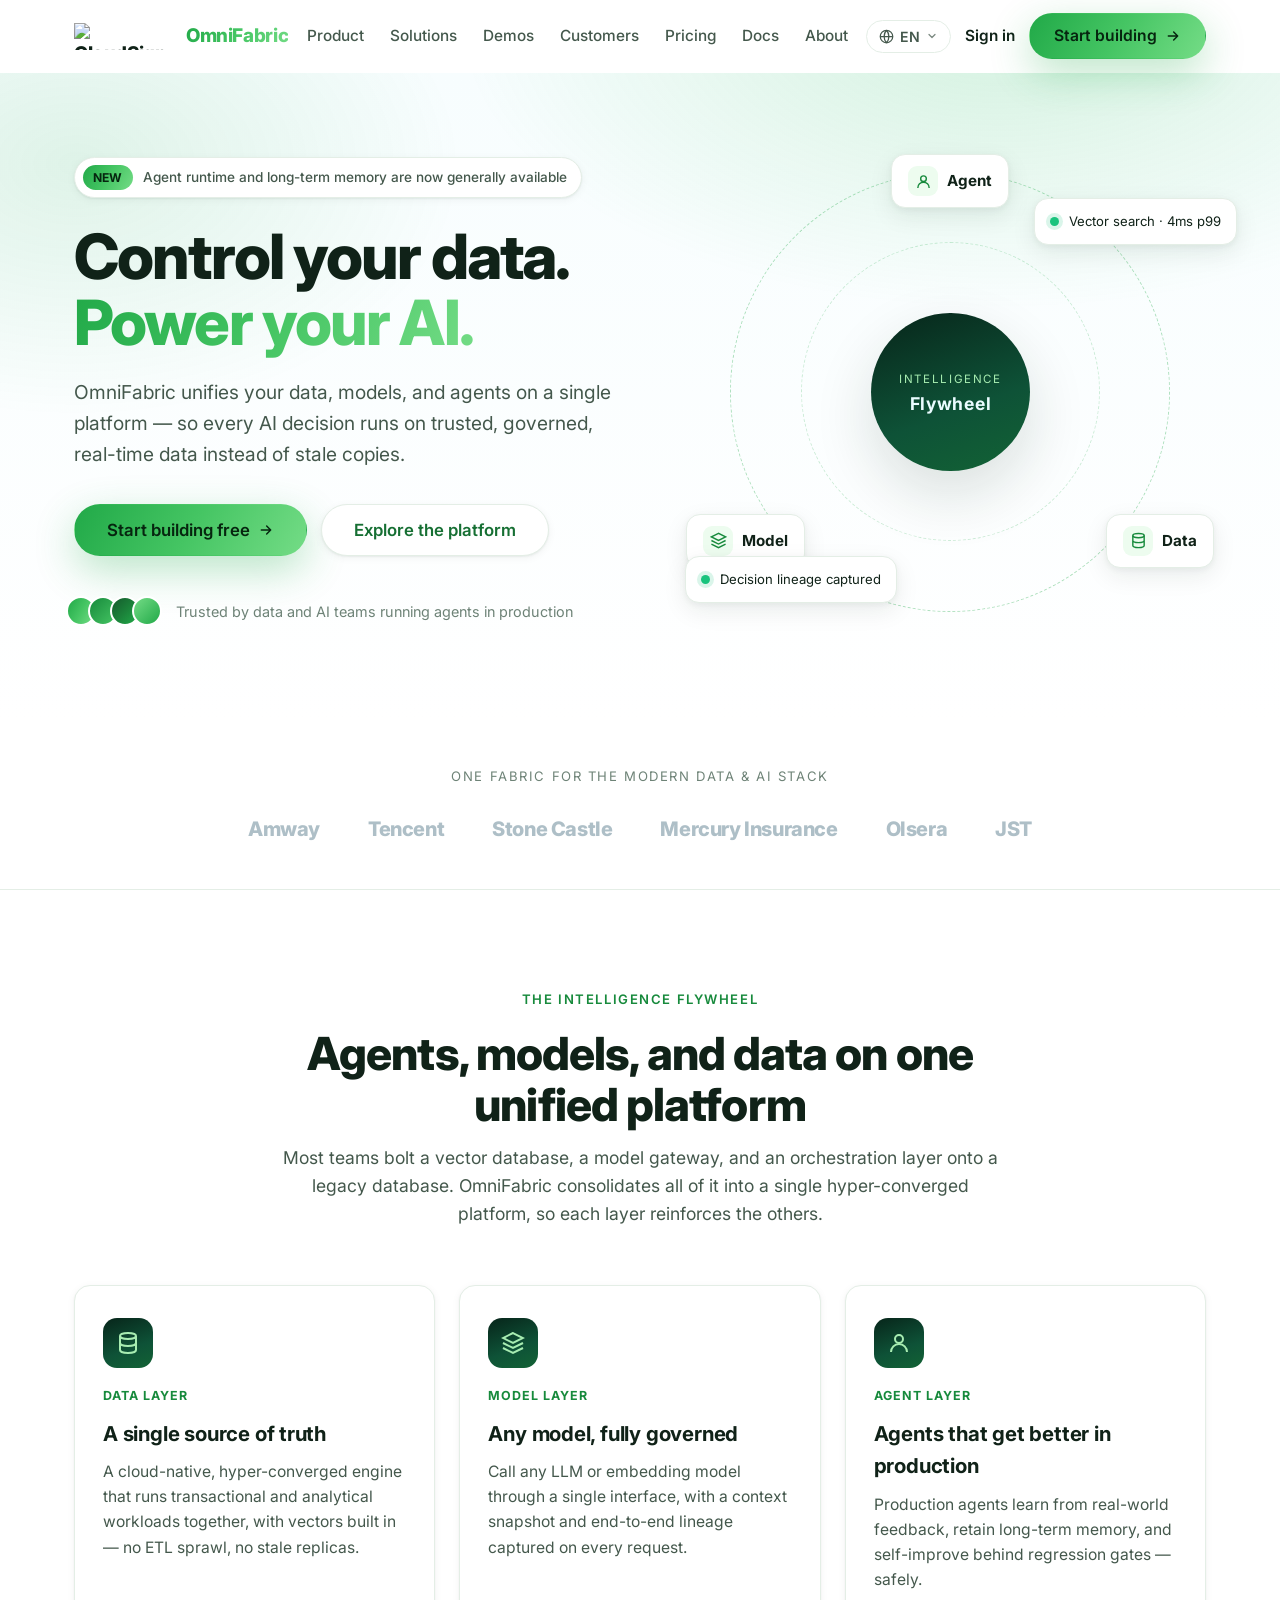
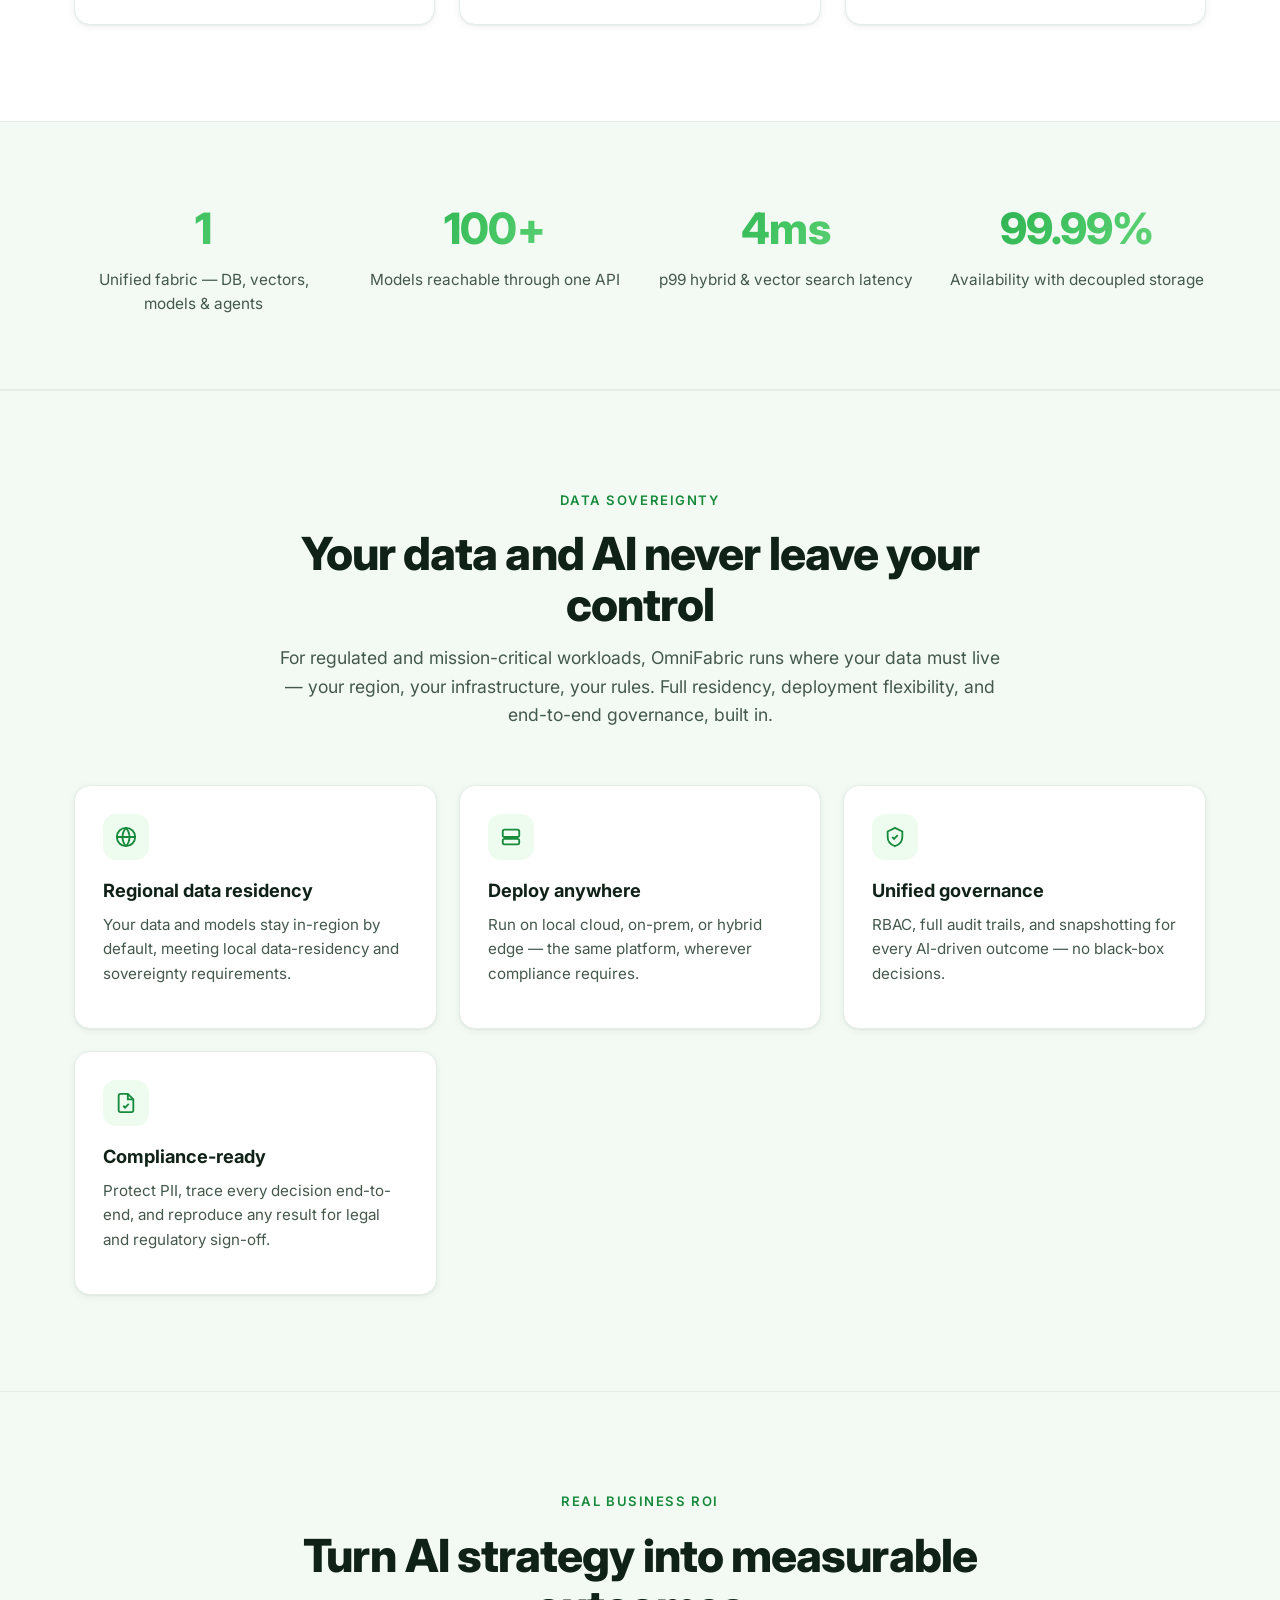
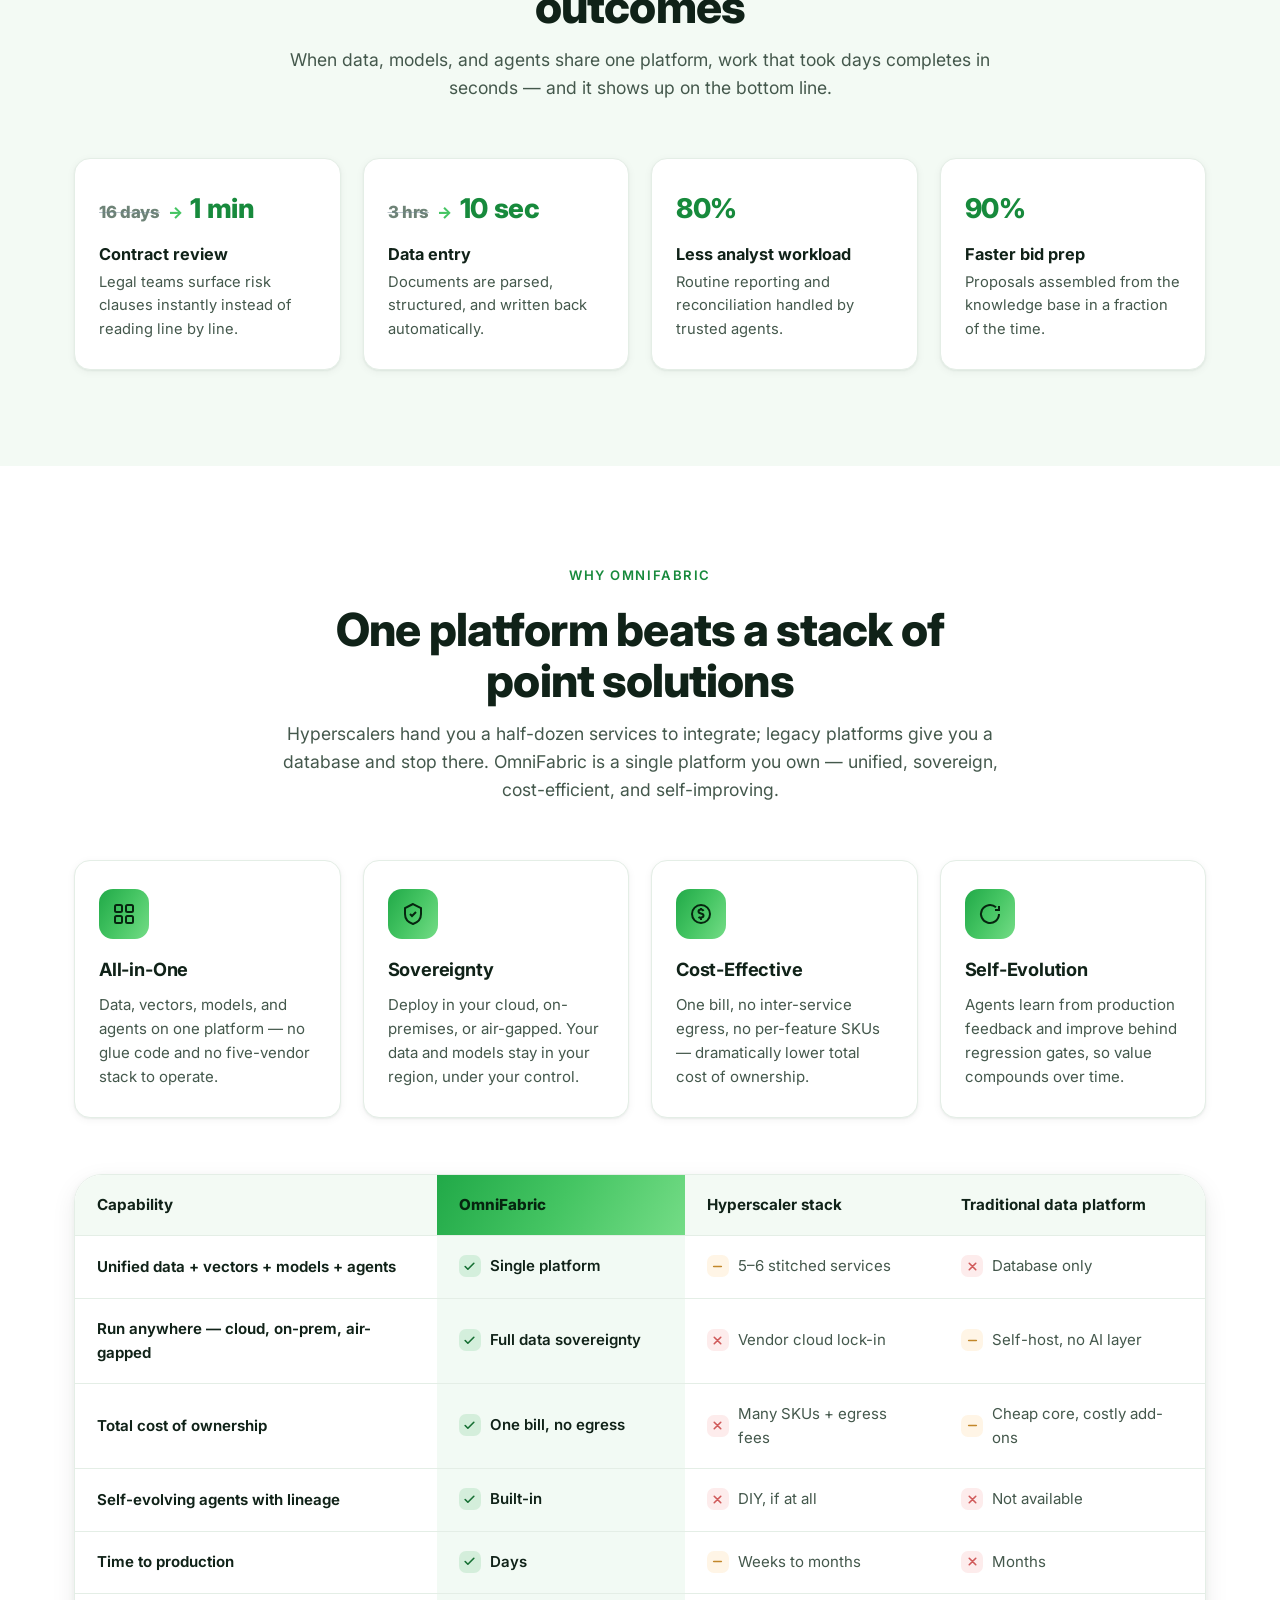
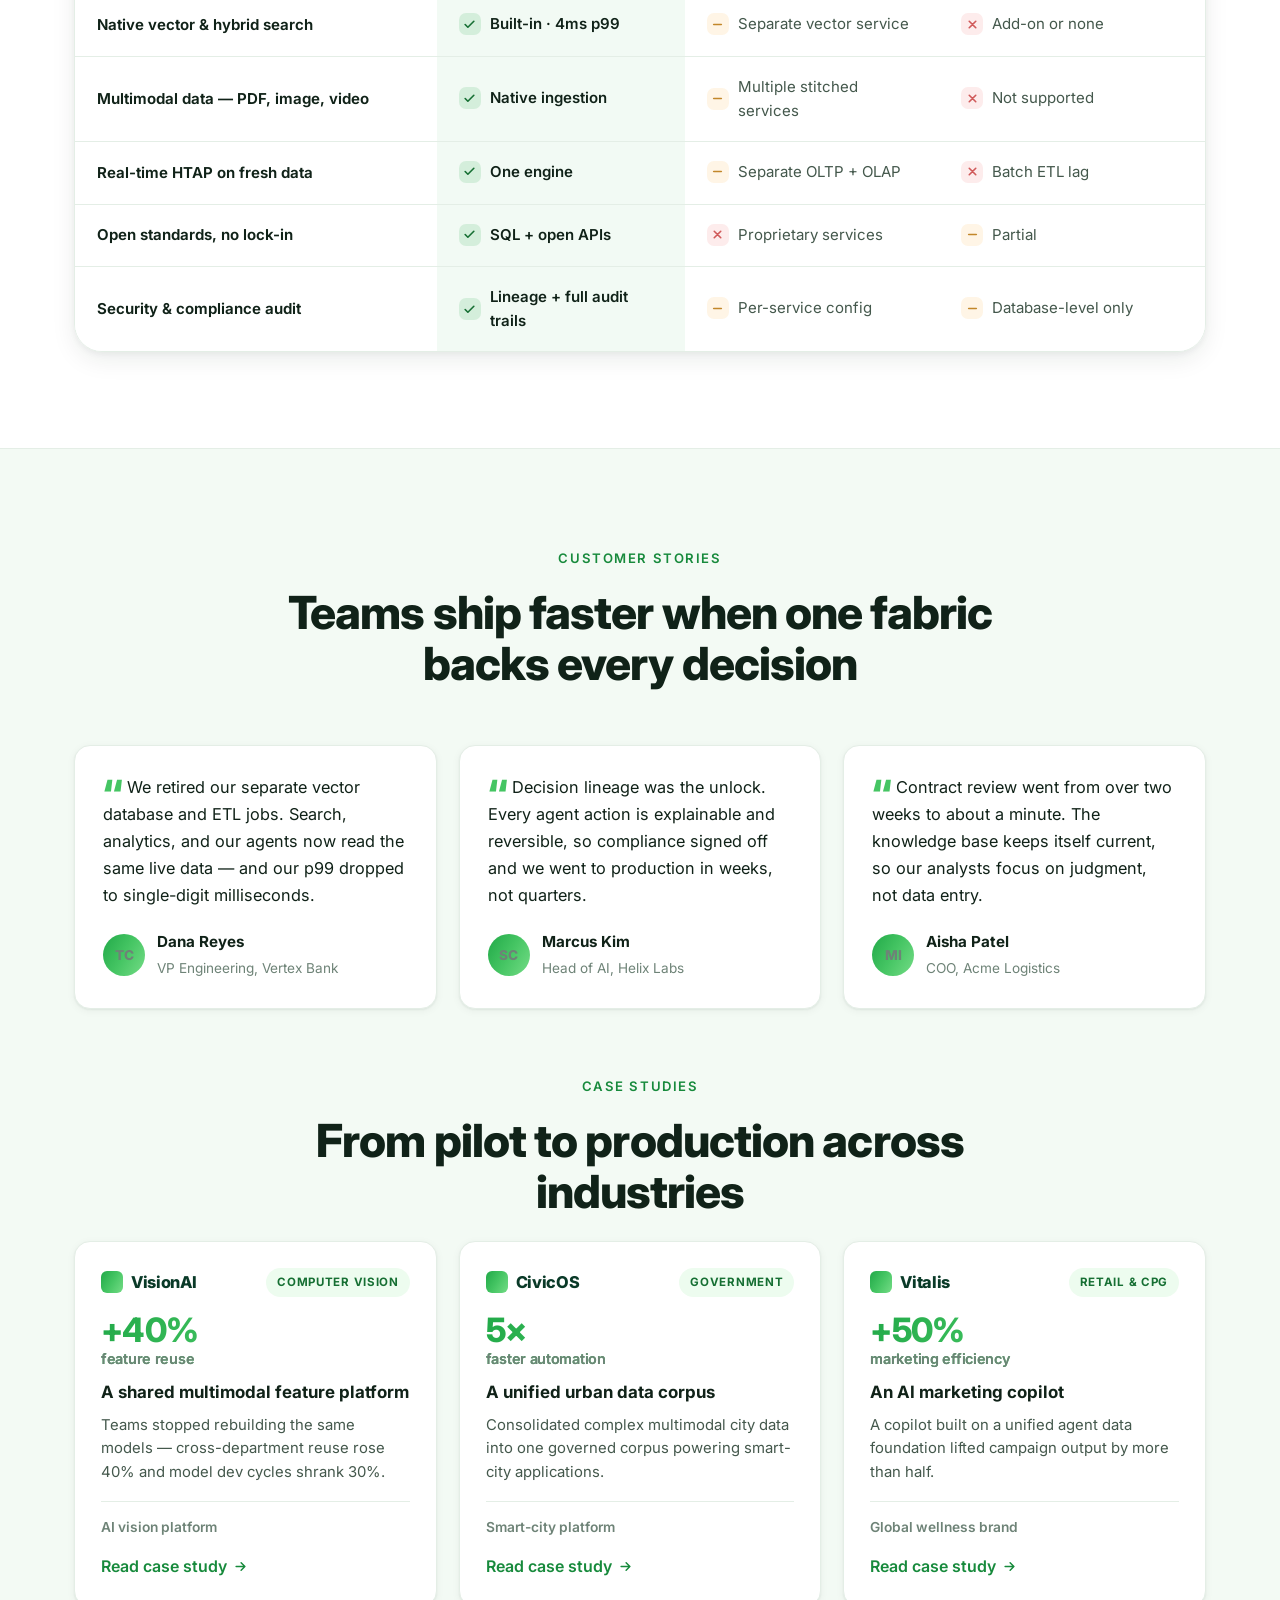
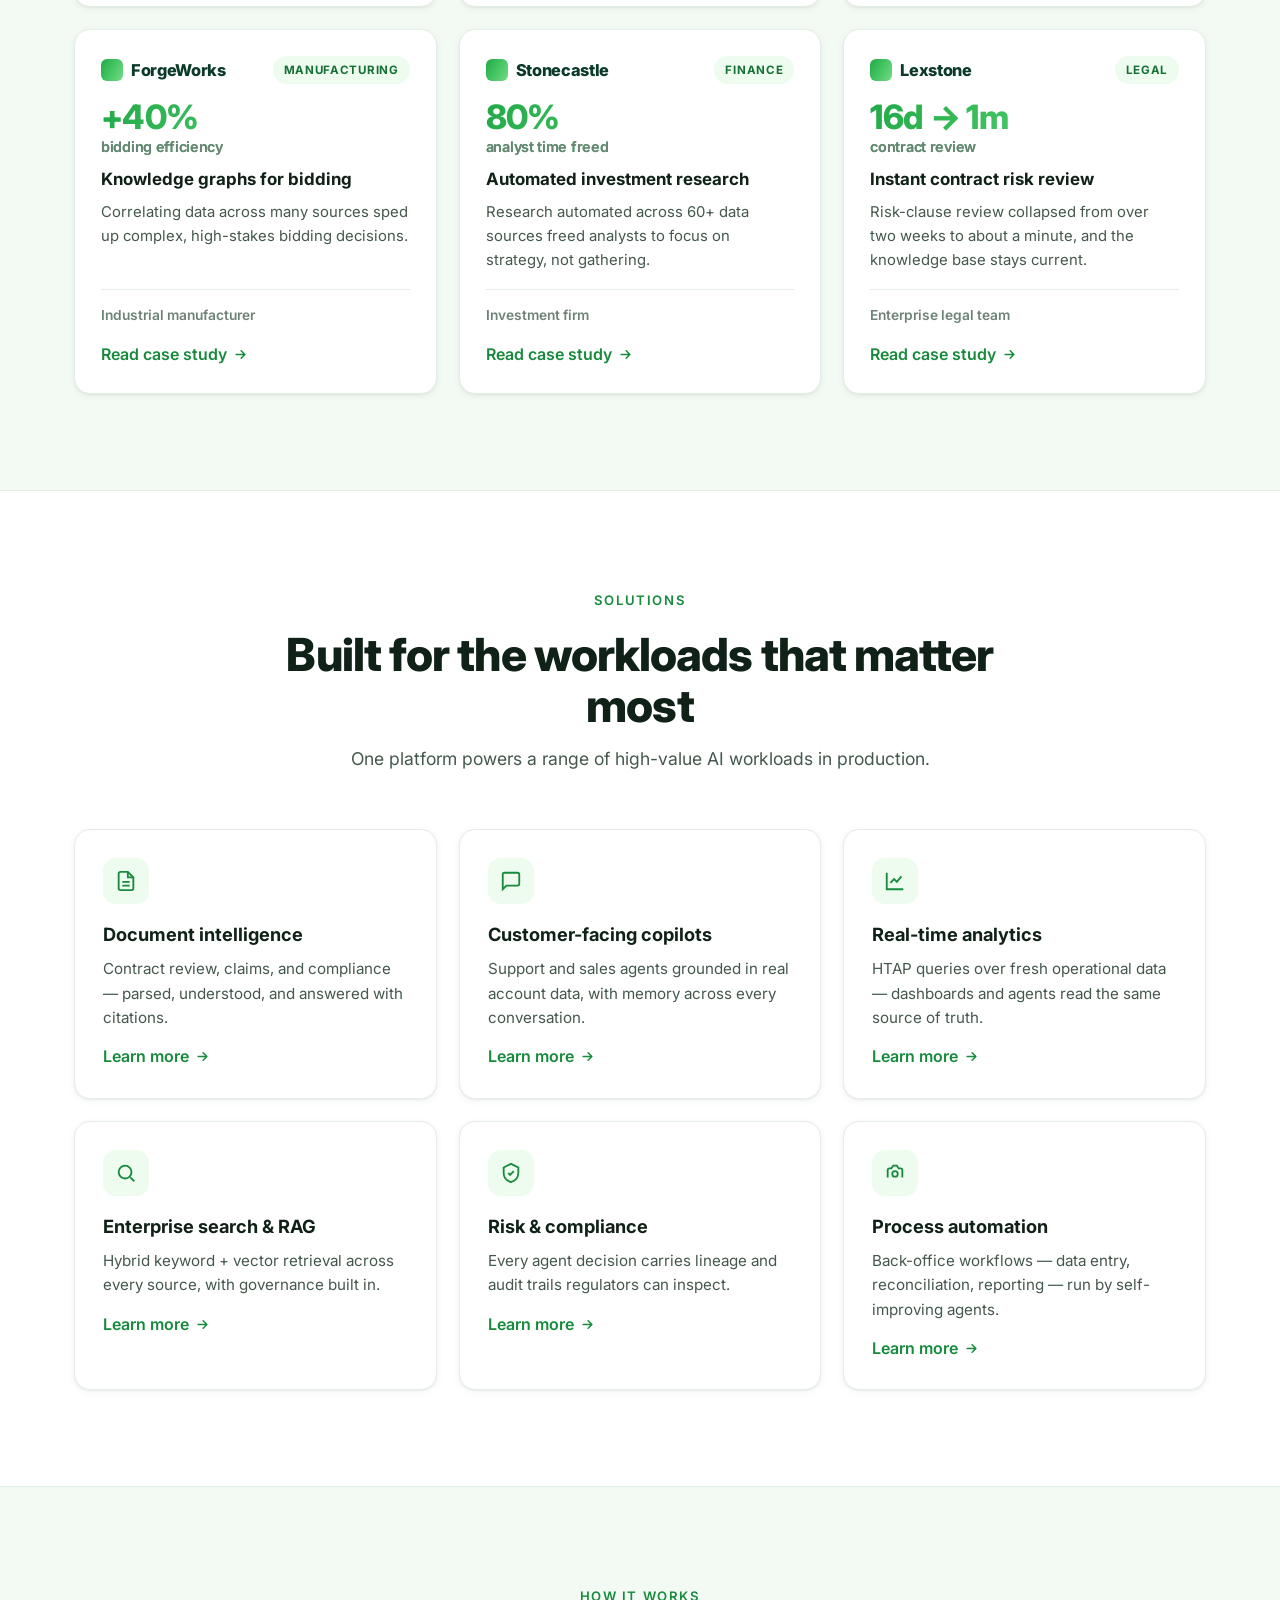
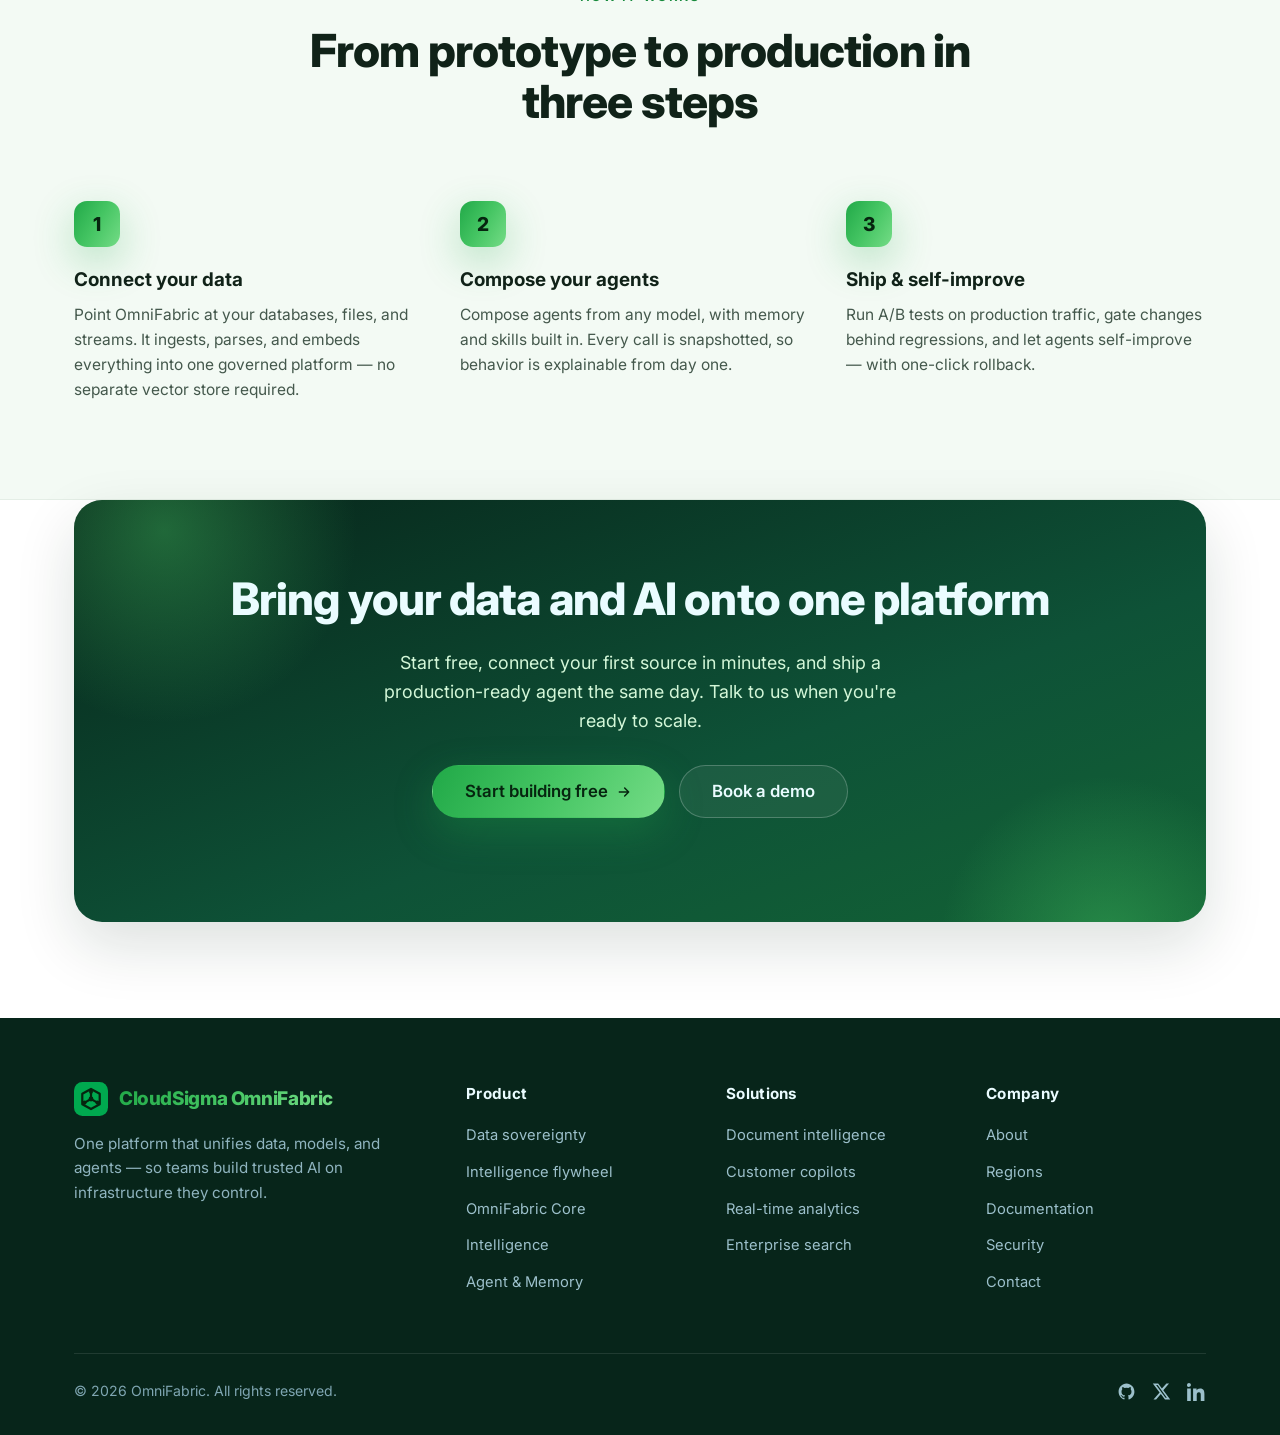
==== index.html @ 0e399c41 "fix: route homepage CTAs through CloudSigma register" ====
<!DOCTYPE html>
<html lang="en">
<head>
  <meta charset="UTF-8" />
  <meta name="viewport" content="width=device-width, initial-scale=1.0" />
  <title>CloudSigma OmniFabric — The Unified Intelligence Fabric for Data &amp; AI</title>
  <meta name="description" content="OmniFabric weaves data, models, and agents into one self-reinforcing intelligence fabric. A hyper-converged, cloud-native data platform with built-in vector search, multimodal processing, and production-grade AI agents." />
  <meta property="og:title" content="OmniFabric — Control Your Data, Power Your AI" />
  <meta property="og:description" content="One unified fabric for data, models, and agents. Turn AI strategy into real business ROI." />
  <meta property="og:type" content="website" />
  <link rel="preconnect" href="https://fonts.googleapis.com" />
  <link rel="preconnect" href="https://fonts.gstatic.com" crossorigin />
  <link href="https://fonts.googleapis.com/css2?family=Inter:wght@400;500;600;700;800&display=swap" rel="stylesheet" />
  <link rel="stylesheet" href="assets/css/styles.css?v=10" />
  <link rel="icon" href="data:image/svg+xml,%3Csvg xmlns='http://www.w3.org/2000/svg' viewBox='0 0 32 32'%3E%3Cdefs%3E%3ClinearGradient id='g' x1='0' y1='0' x2='1' y2='1'%3E%3Cstop offset='0' stop-color='%2300a94f'/%3E%3Cstop offset='1' stop-color='%232fb265'/%3E%3C/linearGradient%3E%3C/defs%3E%3Crect width='32' height='32' rx='8' fill='url(%23g)'/%3E%3Cpath d='M16 6.5L24.2 11L24.2 21L16 25.5L7.8 21L7.8 11Z' fill='none' stroke='%2306250f' stroke-width='2.1' stroke-linejoin='round'/%3E%3Cpath d='M16 16L16 9.2M16 16L10 19.4M16 16L22 19.4' fill='none' stroke='%2306250f' stroke-width='2.1' stroke-linecap='round'/%3E%3Ccircle cx='16' cy='16' r='2.3' fill='%2306250f'/%3E%3Ccircle cx='16' cy='9.2' r='1.9' fill='%2306250f'/%3E%3Ccircle cx='10' cy='19.4' r='1.9' fill='%2306250f'/%3E%3Ccircle cx='22' cy='19.4' r='1.9' fill='%2306250f'/%3E%3C/svg%3E" />
</head>
<body>

  <!-- ============ HEADER ============ -->
  <header class="header" id="header">
    <div class="container">
      <nav class="nav" id="nav">
        <a class="brand" href="index.html" aria-label="CloudSigma OmniFabric home">
          <img class="cs-logo" src="assets/img/cloudsigma-logo.svg?v=10" alt="CloudSigma" width="90" height="27" />
          <span class="brand-div" aria-hidden="true"></span>
          <span class="wordmark">OmniFabric</span>
        </a>

                <ul class="nav-links">
          <li><a href="product.html" data-i18n="nav.product">Product</a></li>
          <li><a href="solutions.html" data-i18n="nav.solutions">Solutions</a></li>
          <li><a href="demo.html" data-i18n="nav.demo">Demos</a></li>
          <li><a href="customers.html" data-i18n="nav.customers">Case Studies</a></li>
          <li><a href="pricing.html" data-i18n="nav.pricing">Pricing</a></li>
          <li><a href="docs.html" data-i18n="nav.docs">Docs</a></li>
          <li><a href="about.html" data-i18n="nav.about">About</a></li>
        </ul>

        <div class="nav-actions">
          <div class="lang-select">
            <button class="lang-btn" data-lang-btn aria-haspopup="true" aria-expanded="false" aria-label="Language">
              <svg class="globe" viewBox="0 0 24 24" fill="none" stroke="currentColor" stroke-width="2"><circle cx="12" cy="12" r="10"/><path d="M2 12h20M12 2a15 15 0 0 1 0 20M12 2a15 15 0 0 0 0 20"/></svg>
              <span data-lang-current>EN</span>
              <svg class="chev" viewBox="0 0 24 24" fill="none" stroke="currentColor" stroke-width="2.5" stroke-linecap="round" stroke-linejoin="round"><path d="M6 9l6 6 6-6"/></svg>
            </button>
            <ul class="lang-menu" data-lang-menu>
              <li><button data-set-lang="en">English</button></li>
              <li><button data-set-lang="zh">中文</button></li>
              <li><button data-set-lang="fr">Français</button></li>
              <li><button data-set-lang="es">Español</button></li>
              <li><button data-set-lang="ar">العربية</button></li>
              <li><button data-set-lang="id">Bahasa Indonesia</button></li>
            </ul>
          </div>
          <a href="#" class="signin" data-auth-action="login" data-i18n="nav.signin">Sign in</a>
          <a href="#" class="btn btn-primary" data-auth-action="register"><span data-i18n="nav.cta">Start building</span>
            <svg viewBox="0 0 24 24" fill="none" stroke="currentColor" stroke-width="2.2" stroke-linecap="round" stroke-linejoin="round"><path d="M5 12h14M13 6l6 6-6 6"/></svg>
          </a>
          <button class="nav-toggle" id="navToggle" aria-label="Toggle menu">
            <svg viewBox="0 0 24 24" fill="none" stroke="currentColor" stroke-width="2.2" stroke-linecap="round"><path d="M4 7h16M4 12h16M4 17h16"/></svg>
          </button>
        </div>
      </nav>
    </div>
  </header>

  <main id="top">

    <!-- ============ HERO ============ -->
    <section class="hero">
      <div class="container hero-grid">
        <div class="hero-copy">
          <span class="hero-badge"><span class="pill" data-i18n="hero.badge.pill">NEW</span> <span data-i18n="hero.badge.text">Memory &amp; Agent runtime now in general availability</span></span>
          <h1 data-i18n="hero.title">Control your data.<br><span class="grad">Power your AI.</span></h1>
          <p class="lead" data-i18n="hero.lead">OmniFabric weaves data, models, and agents into one self-reinforcing
            intelligence fabric — so every AI decision is grounded in trusted, governed,
            real-time data.</p>
          <div class="hero-cta">
            <a href="#" class="btn btn-primary btn-lg" data-auth-action="register"><span data-i18n="hero.cta1">Start building free</span>
              <svg viewBox="0 0 24 24" fill="none" stroke="currentColor" stroke-width="2.2" stroke-linecap="round" stroke-linejoin="round"><path d="M5 12h14M13 6l6 6-6 6"/></svg>
            </a>
            <a href="product.html#architecture" class="btn btn-outline btn-lg" data-i18n="hero.cta2">Explore the platform</a>
          </div>
          <div class="hero-trust">
            <div class="dots"><span></span><span></span><span></span><span></span></div>
            <span data-i18n="hero.trust">Trusted by data &amp; AI teams shipping production agents</span>
          </div>
        </div>

        <div class="hero-visual">
          <div class="flywheel">
            <div class="ring"></div>
            <div class="ring inner"></div>
            <div class="core"><div><span data-i18n="fw.sub">Intelligence</span><br><b data-i18n="fw.title">Flywheel</b></div></div>
            <div class="node n1"><i><svg viewBox="0 0 24 24" fill="none" stroke="currentColor" stroke-width="2"><circle cx="12" cy="8" r="4"/><path d="M4 21a8 8 0 0 1 16 0"/></svg></i><span data-i18n="node.agent">Agent</span></div>
            <div class="node n2"><i><svg viewBox="0 0 24 24" fill="none" stroke="currentColor" stroke-width="2"><path d="M12 2 2 7l10 5 10-5-10-5Z"/><path d="M2 17l10 5 10-5M2 12l10 5 10-5"/></svg></i><span data-i18n="node.model">Model</span></div>
            <div class="node n3"><i><svg viewBox="0 0 24 24" fill="none" stroke="currentColor" stroke-width="2"><ellipse cx="12" cy="5" rx="8" ry="3"/><path d="M4 5v14c0 1.7 3.6 3 8 3s8-1.3 8-3V5M4 12c0 1.7 3.6 3 8 3s8-1.3 8-3"/></svg></i><span data-i18n="node.data">Data</span></div>
          </div>
          <div class="float-card fc1"><span class="dot"></span> <span data-i18n="hero.float1">Vector search · 4ms p99</span></div>
          <div class="float-card fc2"><span class="dot"></span> <span data-i18n="hero.float2">Decision lineage captured</span></div>
        </div>
      </div>
    </section>

    <!-- ============ LOGOS ============ -->
    <section class="logos">
      <div class="container">
        <p data-i18n="logos.title">One fabric for the modern data &amp; AI stack</p>
        <div class="logos-row">
          <span class="lg">Amway</span>
          <span class="lg">Tencent</span>
          <span class="lg">Stone&nbsp;Castle</span>
          <span class="lg">Mercury&nbsp;Insurance</span>
          <span class="lg">Olsera</span>
          <span class="lg">JST</span>
        </div>
      </div>
    </section>

    <!-- ============ PILLARS / FLYWHEEL ============ -->
    <section class="section" id="platform">
      <div class="container">
        <div class="section-head center reveal">
          <span class="eyebrow" data-i18n="pillars.eyebrow">The intelligence flywheel</span>
          <h2 data-i18n="pillars.title">Agent · Model · Data — unified in one fabric</h2>
          <p data-i18n="pillars.desc">Traditional stacks bolt a vector store, a model gateway, and an orchestration
            layer onto a legacy database. OmniFabric collapses them into a single
            hyper-converged platform where each layer makes the others smarter.</p>
        </div>
        <div class="pillars-grid">
          <article class="pillar reveal">
            <div class="ic"><svg viewBox="0 0 24 24" fill="none" stroke="currentColor" stroke-width="2"><ellipse cx="12" cy="5" rx="8" ry="3"/><path d="M4 5v14c0 1.7 3.6 3 8 3s8-1.3 8-3V5M4 12c0 1.7 3.6 3 8 3s8-1.3 8-3"/></svg></div>
            <span class="tag" data-i18n="pillar1.tag">Data Layer</span>
            <h3 data-i18n="pillar1.title">One source of truth</h3>
            <p data-i18n="pillar1.desc">A cloud-native, hyper-converged engine unifies transactional and analytical
              workloads with native vectors — no ETL sprawl, no stale copies.</p>
          </article>
          <article class="pillar reveal">
            <div class="ic"><svg viewBox="0 0 24 24" fill="none" stroke="currentColor" stroke-width="2"><path d="M12 2 2 7l10 5 10-5-10-5Z"/><path d="M2 17l10 5 10-5M2 12l10 5 10-5"/></svg></div>
            <span class="tag" data-i18n="pillar2.tag">Model Layer</span>
            <h3 data-i18n="pillar2.title">Any model, governed</h3>
            <p data-i18n="pillar2.desc">Route to any LLM or embedding model through one surface, with every call
              wrapped in a context snapshot and full audit lineage.</p>
          </article>
          <article class="pillar reveal">
            <div class="ic"><svg viewBox="0 0 24 24" fill="none" stroke="currentColor" stroke-width="2"><circle cx="12" cy="8" r="4"/><path d="M4 21a8 8 0 0 1 16 0"/></svg></div>
            <span class="tag" data-i18n="pillar3.tag">Agent Layer</span>
            <h3 data-i18n="pillar3.title">Agents that improve</h3>
            <p data-i18n="pillar3.desc">Production agents learn from implicit feedback, retain long-term memory,
              and self-evolve behind regression gates — safely, in production.</p>
          </article>
        </div>
      </div>
    </section>

    <!-- ============ STATS ============ -->
    <section class="stats section--tight">
      <div class="container">
        <div class="stats-grid">
          <div class="stat reveal"><div class="num">1</div><div class="lbl" data-i18n="stat1.lbl">Unified fabric — DB, vectors, models &amp; agents</div></div>
          <div class="stat reveal"><div class="num">100+</div><div class="lbl" data-i18n="stat2.lbl">Models reachable through one API</div></div>
          <div class="stat reveal"><div class="num">4ms</div><div class="lbl" data-i18n="stat3.lbl">p99 hybrid &amp; vector search latency</div></div>
          <div class="stat reveal"><div class="num">99.99%</div><div class="lbl" data-i18n="stat4.lbl">Availability with decoupled storage</div></div>
        </div>
      </div>
    </section>

    <!-- ============ DATA SOVEREIGNTY ============ -->
    <section class="section" id="sovereignty" style="background:var(--surface-2);border-top:1px solid var(--line);border-bottom:1px solid var(--line);">
      <div class="container">
        <div class="section-head center reveal">
          <span class="eyebrow" data-i18n="sov.h.eb">Data sovereignty</span>
          <h2 data-i18n="sov.h.h">Your data and AI never leave your control</h2>
          <p data-i18n="sov.h.p">For regulated and mission-critical workloads, OmniFabric runs where your data must live — your region, your infrastructure, your rules. Full residency, deployment flexibility, and end-to-end governance, built in.</p>
        </div>
        <div class="sol-grid">
          <article class="sol reveal">
            <div class="ic"><svg viewBox="0 0 24 24" fill="none" stroke="currentColor" stroke-width="2"><circle cx="12" cy="12" r="10"/><path d="M2 12h20M12 2a15 15 0 0 1 0 20M12 2a15 15 0 0 0 0 20"/></svg></div>
            <h4 data-i18n="sov.h.c1t">Regional data residency</h4>
            <p data-i18n="sov.h.c1d">Your data and models stay in-region by default, meeting local data-residency and sovereignty requirements.</p>
          </article>
          <article class="sol reveal">
            <div class="ic"><svg viewBox="0 0 24 24" fill="none" stroke="currentColor" stroke-width="2"><rect x="3" y="4" width="18" height="8" rx="2"/><rect x="3" y="14" width="18" height="6" rx="2"/><path d="M7 8h.01M7 17h.01"/></svg></div>
            <h4 data-i18n="sov.h.c2t">Deploy anywhere</h4>
            <p data-i18n="sov.h.c2d">Run on local cloud, on-prem, or hybrid edge — the same platform, wherever compliance requires.</p>
          </article>
          <article class="sol reveal">
            <div class="ic"><svg viewBox="0 0 24 24" fill="none" stroke="currentColor" stroke-width="2"><path d="M12 2 4 6v6c0 5 3.4 8.5 8 10 4.6-1.5 8-5 8-10V6z"/><path d="m9 12 2 2 4-4"/></svg></div>
            <h4 data-i18n="sov.h.c3t">Unified governance</h4>
            <p data-i18n="sov.h.c3d">RBAC, full audit trails, and snapshotting for every AI-driven outcome — no black-box decisions.</p>
          </article>
          <article class="sol reveal">
            <div class="ic"><svg viewBox="0 0 24 24" fill="none" stroke="currentColor" stroke-width="2"><path d="M14 2H6a2 2 0 0 0-2 2v16a2 2 0 0 0 2 2h12a2 2 0 0 0 2-2V8z"/><path d="M14 2v6h6M9 15l2 2 4-4"/></svg></div>
            <h4 data-i18n="sov.h.c4t">Compliance-ready</h4>
            <p data-i18n="sov.h.c4d">Protect PII, trace every decision end-to-end, and reproduce any result for legal and regulatory sign-off.</p>
          </article>
        </div>
      </div>
    </section>

    <!-- ============ OUTCOMES ============ -->
    <section class="section outcomes" id="outcomes">
      <div class="container">
        <div class="section-head center reveal">
          <span class="eyebrow" data-i18n="out.eyebrow">Real business ROI</span>
          <h2 data-i18n="out.title">Turn AI strategy into measurable outcomes</h2>
          <p data-i18n="out.desc">When data, models, and agents share one fabric, work that took days collapses
            into seconds — and the numbers show up on the bottom line.</p>
        </div>
        <div class="outcomes-grid">
          <div class="outcome reveal">
            <div class="change"><span class="from">16 days</span><span class="arr">→</span><span class="to">1 min</span></div>
            <h4 data-i18n="out1.title">Contract review</h4>
            <p data-i18n="out1.desc">Legal teams surface risk clauses instantly instead of reading line by line.</p>
          </div>
          <div class="outcome reveal">
            <div class="change"><span class="from">3 hrs</span><span class="arr">→</span><span class="to">10 sec</span></div>
            <h4 data-i18n="out2.title">Data entry</h4>
            <p data-i18n="out2.desc">Documents are parsed, structured, and written back automatically.</p>
          </div>
          <div class="outcome reveal">
            <div class="change"><span class="to">80%</span></div>
            <h4 data-i18n="out3.title">Less analyst workload</h4>
            <p data-i18n="out3.desc">Routine reporting and reconciliation handled by trusted agents.</p>
          </div>
          <div class="outcome reveal">
            <div class="change"><span class="to">90%</span></div>
            <h4 data-i18n="out4.title">Faster bid prep</h4>
            <p data-i18n="out4.desc">Proposals assembled from the knowledge base in a fraction of the time.</p>
          </div>
        </div>
      </div>
    </section>

    <!-- ============ COMPETITIVE ADVANTAGE ============ -->
    <section class="section" id="why">
      <div class="container">
        <div class="section-head center reveal">
          <span class="eyebrow" data-i18n="why.eyebrow">Why OmniFabric</span>
          <h2 data-i18n="why.title">One fabric beats a stack of point solutions</h2>
          <p data-i18n="why.desc">Hyperscalers sell you five services to wire together; legacy platforms give you
            a database and stop there. OmniFabric is one platform you own — unified, sovereign,
            affordable, and self-improving.</p>
        </div>

        <div class="adv-grid">
          <article class="adv reveal">
            <div class="ic"><svg viewBox="0 0 24 24" fill="none" stroke="currentColor" stroke-width="2"><rect x="3" y="3" width="7" height="7" rx="1.5"/><rect x="14" y="3" width="7" height="7" rx="1.5"/><rect x="3" y="14" width="7" height="7" rx="1.5"/><rect x="14" y="14" width="7" height="7" rx="1.5"/></svg></div>
            <h3 data-i18n="adv1.title">All-in-One</h3>
            <p data-i18n="adv1.desc">Data, vectors, models, and agents in a single platform — no glue code, no five-vendor stack to operate.</p>
          </article>
          <article class="adv reveal">
            <div class="ic"><svg viewBox="0 0 24 24" fill="none" stroke="currentColor" stroke-width="2"><path d="M12 2 4 6v6c0 5 3.4 8.5 8 10 4.6-1.5 8-5 8-10V6z"/><path d="m9 12 2 2 4-4"/></svg></div>
            <h3 data-i18n="adv2.title">Sovereignty</h3>
            <p data-i18n="adv2.desc">Run in your cloud, on-prem, or air-gapped. Your data and models stay under your control, in your region.</p>
          </article>
          <article class="adv reveal">
            <div class="ic"><svg viewBox="0 0 24 24" fill="none" stroke="currentColor" stroke-width="2"><circle cx="12" cy="12" r="9"/><path d="M14.5 9a2.5 2.5 0 0 0-2.5-1.5c-1.4 0-2.5.8-2.5 2s1.1 1.7 2.5 2 2.5.9 2.5 2-1.1 2-2.5 2A2.5 2.5 0 0 1 9.5 15M12 6v1.5M12 16.5V18"/></svg></div>
            <h3 data-i18n="adv3.title">Cost-Effective</h3>
            <p data-i18n="adv3.desc">One bill, no inter-service egress, no per-feature SKUs — cut total cost of ownership dramatically.</p>
          </article>
          <article class="adv reveal">
            <div class="ic"><svg viewBox="0 0 24 24" fill="none" stroke="currentColor" stroke-width="2"><path d="M21 12a9 9 0 1 1-3-6.7"/><path d="M21 4v4h-4"/></svg></div>
            <h3 data-i18n="adv4.title">Self-Evolution</h3>
            <p data-i18n="adv4.desc">Agents learn from production feedback and improve behind regression gates — value compounds over time.</p>
          </article>
        </div>

        <div class="compare-wrap reveal">
          <table class="compare">
            <thead>
              <tr>
                <th data-i18n="cmp.head.cap">Capability</th>
                <th class="own" data-i18n="cmp.head.own">OmniFabric</th>
                <th data-i18n="cmp.head.cloud">Hyperscaler stack</th>
                <th data-i18n="cmp.head.legacy">Traditional data platform</th>
              </tr>
            </thead>
            <tbody>
              <tr>
                <td data-i18n="cmp.r1.cap">Unified data + vectors + models + agents</td>
                <td class="own-col"><span class="cmp-ic"><span class="yes"><svg viewBox="0 0 24 24" fill="none" stroke="currentColor" stroke-width="3" stroke-linecap="round" stroke-linejoin="round"><path d="M20 6 9 17l-5-5"/></svg></span><span data-i18n="cmp.r1.own">Single platform</span></span></td>
                <td><span class="cmp-ic"><span class="mid"><svg viewBox="0 0 24 24" fill="none" stroke="currentColor" stroke-width="3" stroke-linecap="round"><path d="M5 12h14"/></svg></span><span data-i18n="cmp.r1.cloud">5–6 stitched services</span></span></td>
                <td><span class="cmp-ic"><span class="no"><svg viewBox="0 0 24 24" fill="none" stroke="currentColor" stroke-width="3" stroke-linecap="round"><path d="M6 6l12 12M18 6 6 18"/></svg></span><span data-i18n="cmp.r1.legacy">Database only</span></span></td>
              </tr>
              <tr>
                <td data-i18n="cmp.r2.cap">Run anywhere — cloud, on-prem, air-gapped</td>
                <td class="own-col"><span class="cmp-ic"><span class="yes"><svg viewBox="0 0 24 24" fill="none" stroke="currentColor" stroke-width="3" stroke-linecap="round" stroke-linejoin="round"><path d="M20 6 9 17l-5-5"/></svg></span><span data-i18n="cmp.r2.own">Full data sovereignty</span></span></td>
                <td><span class="cmp-ic"><span class="no"><svg viewBox="0 0 24 24" fill="none" stroke="currentColor" stroke-width="3" stroke-linecap="round"><path d="M6 6l12 12M18 6 6 18"/></svg></span><span data-i18n="cmp.r2.cloud">Vendor cloud lock-in</span></span></td>
                <td><span class="cmp-ic"><span class="mid"><svg viewBox="0 0 24 24" fill="none" stroke="currentColor" stroke-width="3" stroke-linecap="round"><path d="M5 12h14"/></svg></span><span data-i18n="cmp.r2.legacy">Self-host, no AI layer</span></span></td>
              </tr>
              <tr>
                <td data-i18n="cmp.r3.cap">Total cost of ownership</td>
                <td class="own-col"><span class="cmp-ic"><span class="yes"><svg viewBox="0 0 24 24" fill="none" stroke="currentColor" stroke-width="3" stroke-linecap="round" stroke-linejoin="round"><path d="M20 6 9 17l-5-5"/></svg></span><span data-i18n="cmp.r3.own">One bill, no egress</span></span></td>
                <td><span class="cmp-ic"><span class="no"><svg viewBox="0 0 24 24" fill="none" stroke="currentColor" stroke-width="3" stroke-linecap="round"><path d="M6 6l12 12M18 6 6 18"/></svg></span><span data-i18n="cmp.r3.cloud">Many SKUs + egress fees</span></span></td>
                <td><span class="cmp-ic"><span class="mid"><svg viewBox="0 0 24 24" fill="none" stroke="currentColor" stroke-width="3" stroke-linecap="round"><path d="M5 12h14"/></svg></span><span data-i18n="cmp.r3.legacy">Cheap core, costly add-ons</span></span></td>
              </tr>
              <tr>
                <td data-i18n="cmp.r4.cap">Self-evolving agents with lineage</td>
                <td class="own-col"><span class="cmp-ic"><span class="yes"><svg viewBox="0 0 24 24" fill="none" stroke="currentColor" stroke-width="3" stroke-linecap="round" stroke-linejoin="round"><path d="M20 6 9 17l-5-5"/></svg></span><span data-i18n="cmp.r4.own">Built-in</span></span></td>
                <td><span class="cmp-ic"><span class="no"><svg viewBox="0 0 24 24" fill="none" stroke="currentColor" stroke-width="3" stroke-linecap="round"><path d="M6 6l12 12M18 6 6 18"/></svg></span><span data-i18n="cmp.r4.cloud">DIY, if at all</span></span></td>
                <td><span class="cmp-ic"><span class="no"><svg viewBox="0 0 24 24" fill="none" stroke="currentColor" stroke-width="3" stroke-linecap="round"><path d="M6 6l12 12M18 6 6 18"/></svg></span><span data-i18n="cmp.r4.legacy">Not available</span></span></td>
              </tr>
              <tr>
                <td data-i18n="cmp.r5.cap">Time to production</td>
                <td class="own-col"><span class="cmp-ic"><span class="yes"><svg viewBox="0 0 24 24" fill="none" stroke="currentColor" stroke-width="3" stroke-linecap="round" stroke-linejoin="round"><path d="M20 6 9 17l-5-5"/></svg></span><span data-i18n="cmp.r5.own">Days</span></span></td>
                <td><span class="cmp-ic"><span class="mid"><svg viewBox="0 0 24 24" fill="none" stroke="currentColor" stroke-width="3" stroke-linecap="round"><path d="M5 12h14"/></svg></span><span data-i18n="cmp.r5.cloud">Weeks to months</span></span></td>
                <td><span class="cmp-ic"><span class="no"><svg viewBox="0 0 24 24" fill="none" stroke="currentColor" stroke-width="3" stroke-linecap="round"><path d="M6 6l12 12M18 6 6 18"/></svg></span><span data-i18n="cmp.r5.legacy">Months</span></span></td>
              </tr>
              <tr>
                <td data-i18n="cmp.r6.cap">Native vector &amp; hybrid search</td>
                <td class="own-col"><span class="cmp-ic"><span class="yes"><svg viewBox="0 0 24 24" fill="none" stroke="currentColor" stroke-width="3" stroke-linecap="round" stroke-linejoin="round"><path d="M20 6 9 17l-5-5"/></svg></span><span data-i18n="cmp.r6.own">Built-in · 4ms p99</span></span></td>
                <td><span class="cmp-ic"><span class="mid"><svg viewBox="0 0 24 24" fill="none" stroke="currentColor" stroke-width="3" stroke-linecap="round"><path d="M5 12h14"/></svg></span><span data-i18n="cmp.r6.cloud">Separate vector service</span></span></td>
                <td><span class="cmp-ic"><span class="no"><svg viewBox="0 0 24 24" fill="none" stroke="currentColor" stroke-width="3" stroke-linecap="round"><path d="M6 6l12 12M18 6 6 18"/></svg></span><span data-i18n="cmp.r6.legacy">Add-on or none</span></span></td>
              </tr>
              <tr>
                <td data-i18n="cmp.r7.cap">Multimodal data — PDF, image, video</td>
                <td class="own-col"><span class="cmp-ic"><span class="yes"><svg viewBox="0 0 24 24" fill="none" stroke="currentColor" stroke-width="3" stroke-linecap="round" stroke-linejoin="round"><path d="M20 6 9 17l-5-5"/></svg></span><span data-i18n="cmp.r7.own">Native ingestion</span></span></td>
                <td><span class="cmp-ic"><span class="mid"><svg viewBox="0 0 24 24" fill="none" stroke="currentColor" stroke-width="3" stroke-linecap="round"><path d="M5 12h14"/></svg></span><span data-i18n="cmp.r7.cloud">Multiple stitched services</span></span></td>
                <td><span class="cmp-ic"><span class="no"><svg viewBox="0 0 24 24" fill="none" stroke="currentColor" stroke-width="3" stroke-linecap="round"><path d="M6 6l12 12M18 6 6 18"/></svg></span><span data-i18n="cmp.r7.legacy">Not supported</span></span></td>
              </tr>
              <tr>
                <td data-i18n="cmp.r8.cap">Real-time HTAP on fresh data</td>
                <td class="own-col"><span class="cmp-ic"><span class="yes"><svg viewBox="0 0 24 24" fill="none" stroke="currentColor" stroke-width="3" stroke-linecap="round" stroke-linejoin="round"><path d="M20 6 9 17l-5-5"/></svg></span><span data-i18n="cmp.r8.own">One engine</span></span></td>
                <td><span class="cmp-ic"><span class="mid"><svg viewBox="0 0 24 24" fill="none" stroke="currentColor" stroke-width="3" stroke-linecap="round"><path d="M5 12h14"/></svg></span><span data-i18n="cmp.r8.cloud">Separate OLTP + OLAP</span></span></td>
                <td><span class="cmp-ic"><span class="no"><svg viewBox="0 0 24 24" fill="none" stroke="currentColor" stroke-width="3" stroke-linecap="round"><path d="M6 6l12 12M18 6 6 18"/></svg></span><span data-i18n="cmp.r8.legacy">Batch ETL lag</span></span></td>
              </tr>
              <tr>
                <td data-i18n="cmp.r9.cap">Open standards, no lock-in</td>
                <td class="own-col"><span class="cmp-ic"><span class="yes"><svg viewBox="0 0 24 24" fill="none" stroke="currentColor" stroke-width="3" stroke-linecap="round" stroke-linejoin="round"><path d="M20 6 9 17l-5-5"/></svg></span><span data-i18n="cmp.r9.own">SQL + open APIs</span></span></td>
                <td><span class="cmp-ic"><span class="no"><svg viewBox="0 0 24 24" fill="none" stroke="currentColor" stroke-width="3" stroke-linecap="round"><path d="M6 6l12 12M18 6 6 18"/></svg></span><span data-i18n="cmp.r9.cloud">Proprietary services</span></span></td>
                <td><span class="cmp-ic"><span class="mid"><svg viewBox="0 0 24 24" fill="none" stroke="currentColor" stroke-width="3" stroke-linecap="round"><path d="M5 12h14"/></svg></span><span data-i18n="cmp.r9.legacy">Partial</span></span></td>
              </tr>
              <tr>
                <td data-i18n="cmp.r10.cap">Security &amp; compliance audit</td>
                <td class="own-col"><span class="cmp-ic"><span class="yes"><svg viewBox="0 0 24 24" fill="none" stroke="currentColor" stroke-width="3" stroke-linecap="round" stroke-linejoin="round"><path d="M20 6 9 17l-5-5"/></svg></span><span data-i18n="cmp.r10.own">Lineage + full audit trails</span></span></td>
                <td><span class="cmp-ic"><span class="mid"><svg viewBox="0 0 24 24" fill="none" stroke="currentColor" stroke-width="3" stroke-linecap="round"><path d="M5 12h14"/></svg></span><span data-i18n="cmp.r10.cloud">Per-service config</span></span></td>
                <td><span class="cmp-ic"><span class="mid"><svg viewBox="0 0 24 24" fill="none" stroke="currentColor" stroke-width="3" stroke-linecap="round"><path d="M5 12h14"/></svg></span><span data-i18n="cmp.r10.legacy">Database-level only</span></span></td>
              </tr>
            </tbody>
          </table>
        </div>
      </div>
    </section>

    <!-- ============ TESTIMONIALS ============ -->
    <section class="section" id="customers" style="background:var(--surface-2);border-top:1px solid var(--line);border-bottom:1px solid var(--line);">
      <div class="container">
        <div class="section-head center reveal">
          <span class="eyebrow" data-i18n="tst.eyebrow">Customer stories</span>
          <h2 data-i18n="tst.title">Teams ship faster when one fabric backs every decision</h2>
        </div>
        <div class="tst-grid">
          <figure class="tst reveal">
            <blockquote class="quote" data-i18n="tst1.q">We retired our separate vector database and ETL jobs. Search, analytics, and our agents now read the same live data — and our p99 dropped to single-digit milliseconds.</blockquote>
            <figcaption class="who"><span class="av">TC</span><div><b data-i18n="tst1.name">Tencent</b><span data-i18n="tst1.role">AI platform team</span></div></figcaption>
          </figure>
          <figure class="tst reveal">
            <blockquote class="quote" data-i18n="tst2.q">Decision lineage was the unlock. Every agent action is explainable and reversible, so compliance signed off and we went to production in weeks, not quarters.</blockquote>
            <figcaption class="who"><span class="av">SC</span><div><b data-i18n="tst2.name">Stone Castle</b><span data-i18n="tst2.role">Investment firm</span></div></figcaption>
          </figure>
          <figure class="tst reveal">
            <blockquote class="quote" data-i18n="tst3.q">Contract review went from over two weeks to about a minute. The knowledge base keeps itself current, so our analysts focus on judgment, not data entry.</blockquote>
            <figcaption class="who"><span class="av">MI</span><div><b data-i18n="tst3.name">Mercury Insurance</b><span data-i18n="tst3.role">Insurance carrier</span></div></figcaption>
          </figure>
        </div>

        <div class="section-head center reveal" style="margin:64px auto 0;">
          <span class="eyebrow" data-i18n="cases.eyebrow">Case studies</span>
          <h2 data-i18n="cases.title">From pilot to production across industries</h2>
        </div>
        <div class="case-grid">
          <article class="case reveal">
            <div class="case-top"><span class="clogo" data-i18n="case1.logo">Tencent</span><span class="tag" data-i18n="case1.tag">Technology</span></div>
            <div class="metric" data-i18n="case1.metric">+40%</div>
            <div class="metric" style="font-size:.9rem;-webkit-text-fill-color:var(--muted);color:var(--muted);font-weight:600;margin-bottom:12px;" data-i18n="case1.sub">feature reuse</div>
            <h4 data-i18n="case1.title">A unified multimodal data &amp; feature platform</h4>
            <p data-i18n="case1.desc">Teams stopped rebuilding the same models — cross-department feature reuse rose 40% and dev cycles shrank 30%.</p>
            <div class="who" data-i18n="case1.who">AI platform team</div>
            <a href="customers.html" class="link-arrow case-link"><span data-i18n="cases.more">Read case study</span> <svg viewBox="0 0 24 24" fill="none" stroke="currentColor" stroke-width="2.4" stroke-linecap="round" stroke-linejoin="round"><path d="M5 12h14M13 6l6 6-6 6"/></svg></a>
          </article>
          <article class="case reveal">
            <div class="case-top"><span class="clogo" data-i18n="case2.logo">Olsera</span><span class="tag" data-i18n="case2.tag">Retail SaaS</span></div>
            <div class="metric" data-i18n="case2.metric">10×</div>
            <div class="metric" style="font-size:.9rem;-webkit-text-fill-color:var(--muted);color:var(--muted);font-weight:600;margin-bottom:12px;" data-i18n="case2.sub">faster insights</div>
            <h4 data-i18n="case2.title">Real-time analytics for every merchant</h4>
            <p data-i18n="case2.desc">High-volume transaction data analyzed in real time — instant merchant insights and copilots.</p>
            <div class="who" data-i18n="case2.who">Retail POS platform</div>
            <a href="customers.html" class="link-arrow case-link"><span data-i18n="cases.more">Read case study</span> <svg viewBox="0 0 24 24" fill="none" stroke="currentColor" stroke-width="2.4" stroke-linecap="round" stroke-linejoin="round"><path d="M5 12h14M13 6l6 6-6 6"/></svg></a>
          </article>
          <article class="case reveal">
            <div class="case-top"><span class="clogo" data-i18n="case3.logo">Amway</span><span class="tag" data-i18n="case3.tag">Retail &amp; CPG</span></div>
            <div class="metric" data-i18n="case3.metric">+50%</div>
            <div class="metric" style="font-size:.9rem;-webkit-text-fill-color:var(--muted);color:var(--muted);font-weight:600;margin-bottom:12px;" data-i18n="case3.sub">marketing efficiency</div>
            <h4 data-i18n="case3.title">An AI Agent data foundation for marketing</h4>
            <p data-i18n="case3.desc">A Copilot built on a unified agent data foundation lifted marketing efficiency by more than half.</p>
            <div class="who" data-i18n="case3.who">Global nutrition &amp; wellness brand</div>
            <a href="customers.html" class="link-arrow case-link"><span data-i18n="cases.more">Read case study</span> <svg viewBox="0 0 24 24" fill="none" stroke="currentColor" stroke-width="2.4" stroke-linecap="round" stroke-linejoin="round"><path d="M5 12h14M13 6l6 6-6 6"/></svg></a>
          </article>
          <article class="case reveal">
            <div class="case-top"><span class="clogo" data-i18n="case4.logo">JST</span><span class="tag" data-i18n="case4.tag">E-commerce</span></div>
            <div class="metric" data-i18n="case4.metric">99%</div>
            <div class="metric" style="font-size:.9rem;-webkit-text-fill-color:var(--muted);color:var(--muted);font-weight:600;margin-bottom:12px;" data-i18n="case4.sub">auto data entry</div>
            <h4 data-i18n="case4.title">Automated order &amp; catalog data pipelines</h4>
            <p data-i18n="case4.desc">Unstructured order and product data parsed and written back automatically — near-zero manual entry.</p>
            <div class="who" data-i18n="case4.who">E-commerce ERP platform</div>
            <a href="customers.html" class="link-arrow case-link"><span data-i18n="cases.more">Read case study</span> <svg viewBox="0 0 24 24" fill="none" stroke="currentColor" stroke-width="2.4" stroke-linecap="round" stroke-linejoin="round"><path d="M5 12h14M13 6l6 6-6 6"/></svg></a>
          </article>
          <article class="case reveal">
            <div class="case-top"><span class="clogo" data-i18n="case5.logo">Stone Castle</span><span class="tag" data-i18n="case5.tag">Finance</span></div>
            <div class="metric" data-i18n="case5.metric">80%</div>
            <div class="metric" style="font-size:.9rem;-webkit-text-fill-color:var(--muted);color:var(--muted);font-weight:600;margin-bottom:12px;" data-i18n="case5.sub">analyst time freed</div>
            <h4 data-i18n="case5.title">Automated investment research at scale</h4>
            <p data-i18n="case5.desc">Research automated across 60+ data sources freed about 80% of analyst time for strategy.</p>
            <div class="who" data-i18n="case5.who">Investment firm</div>
            <a href="customers.html" class="link-arrow case-link"><span data-i18n="cases.more">Read case study</span> <svg viewBox="0 0 24 24" fill="none" stroke="currentColor" stroke-width="2.4" stroke-linecap="round" stroke-linejoin="round"><path d="M5 12h14M13 6l6 6-6 6"/></svg></a>
          </article>
          <article class="case reveal">
            <div class="case-top"><span class="clogo" data-i18n="case6.logo">Mercury Insurance</span><span class="tag" data-i18n="case6.tag">Insurance</span></div>
            <div class="metric" data-i18n="case6.metric">16d → 1m</div>
            <div class="metric" style="font-size:.9rem;-webkit-text-fill-color:var(--muted);color:var(--muted);font-weight:600;margin-bottom:12px;" data-i18n="case6.sub">claims review</div>
            <h4 data-i18n="case6.title">Instant claims &amp; policy risk review</h4>
            <p data-i18n="case6.desc">Risk-clause review collapsed from 16 days to about a minute, and the knowledge base stays current.</p>
            <div class="who" data-i18n="case6.who">Insurance carrier</div>
            <a href="customers.html" class="link-arrow case-link"><span data-i18n="cases.more">Read case study</span> <svg viewBox="0 0 24 24" fill="none" stroke="currentColor" stroke-width="2.4" stroke-linecap="round" stroke-linejoin="round"><path d="M5 12h14M13 6l6 6-6 6"/></svg></a>
          </article>
        </div>
      </div>
    </section>

    <!-- ============ SOLUTIONS ============ -->
    <section class="section" id="solutions">
      <div class="container">
        <div class="section-head center reveal">
          <span class="eyebrow" data-i18n="sol.eyebrow">Solutions</span>
          <h2 data-i18n="sol.title">Built for the workloads that matter most</h2>
          <p data-i18n="sol.desc">One fabric powers a range of high-value, production AI applications.</p>
        </div>
        <div class="sol-grid">
          <article class="sol reveal">
            <div class="ic"><svg viewBox="0 0 24 24" fill="none" stroke="currentColor" stroke-width="2"><path d="M14 2H6a2 2 0 0 0-2 2v16a2 2 0 0 0 2 2h12a2 2 0 0 0 2-2V8z"/><path d="M14 2v6h6M8 13h8M8 17h8"/></svg></div>
            <h4 data-i18n="sol1.title">Document intelligence</h4>
            <p data-i18n="sol1.desc">Contract review, claims, and compliance — parsed, understood, and answered with citations.</p>
            <a href="#get-started" class="link-arrow"><span data-i18n="sol.more">Learn more</span> <svg viewBox="0 0 24 24" fill="none" stroke="currentColor" stroke-width="2.4" stroke-linecap="round" stroke-linejoin="round"><path d="M5 12h14M13 6l6 6-6 6"/></svg></a>
          </article>
          <article class="sol reveal">
            <div class="ic"><svg viewBox="0 0 24 24" fill="none" stroke="currentColor" stroke-width="2"><path d="M21 15a2 2 0 0 1-2 2H7l-4 4V5a2 2 0 0 1 2-2h14a2 2 0 0 1 2 2z"/></svg></div>
            <h4 data-i18n="sol2.title">Customer-facing copilots</h4>
            <p data-i18n="sol2.desc">Support and sales agents grounded in real account data, with memory across every conversation.</p>
            <a href="#get-started" class="link-arrow"><span data-i18n="sol.more">Learn more</span> <svg viewBox="0 0 24 24" fill="none" stroke="currentColor" stroke-width="2.4" stroke-linecap="round" stroke-linejoin="round"><path d="M5 12h14M13 6l6 6-6 6"/></svg></a>
          </article>
          <article class="sol reveal">
            <div class="ic"><svg viewBox="0 0 24 24" fill="none" stroke="currentColor" stroke-width="2"><path d="M3 3v18h18"/><path d="M7 14l4-4 3 3 5-6"/></svg></div>
            <h4 data-i18n="sol3.title">Real-time analytics</h4>
            <p data-i18n="sol3.desc">HTAP queries over fresh operational data — dashboards and agents read the same source of truth.</p>
            <a href="#get-started" class="link-arrow"><span data-i18n="sol.more">Learn more</span> <svg viewBox="0 0 24 24" fill="none" stroke="currentColor" stroke-width="2.4" stroke-linecap="round" stroke-linejoin="round"><path d="M5 12h14M13 6l6 6-6 6"/></svg></a>
          </article>
          <article class="sol reveal">
            <div class="ic"><svg viewBox="0 0 24 24" fill="none" stroke="currentColor" stroke-width="2"><circle cx="11" cy="11" r="7"/><path d="m21 21-4.3-4.3"/></svg></div>
            <h4 data-i18n="sol4.title">Enterprise search &amp; RAG</h4>
            <p data-i18n="sol4.desc">Hybrid keyword + vector retrieval across every source, with governance built in.</p>
            <a href="#get-started" class="link-arrow"><span data-i18n="sol.more">Learn more</span> <svg viewBox="0 0 24 24" fill="none" stroke="currentColor" stroke-width="2.4" stroke-linecap="round" stroke-linejoin="round"><path d="M5 12h14M13 6l6 6-6 6"/></svg></a>
          </article>
          <article class="sol reveal">
            <div class="ic"><svg viewBox="0 0 24 24" fill="none" stroke="currentColor" stroke-width="2"><path d="M12 2 4 6v6c0 5 3.4 8.5 8 10 4.6-1.5 8-5 8-10V6z"/><path d="m9 12 2 2 4-4"/></svg></div>
            <h4 data-i18n="sol5.title">Risk &amp; compliance</h4>
            <p data-i18n="sol5.desc">Every agent decision carries lineage and audit trails regulators can inspect.</p>
            <a href="#get-started" class="link-arrow"><span data-i18n="sol.more">Learn more</span> <svg viewBox="0 0 24 24" fill="none" stroke="currentColor" stroke-width="2.4" stroke-linecap="round" stroke-linejoin="round"><path d="M5 12h14M13 6l6 6-6 6"/></svg></a>
          </article>
          <article class="sol reveal">
            <div class="ic"><svg viewBox="0 0 24 24" fill="none" stroke="currentColor" stroke-width="2"><path d="M4 17V9a2 2 0 0 1 2-2h2l2-3h4l2 3h2a2 2 0 0 1 2 2v8"/><circle cx="12" cy="13" r="3"/></svg></div>
            <h4 data-i18n="sol6.title">Process automation</h4>
            <p data-i18n="sol6.desc">Back-office workflows — data entry, reconciliation, reporting — run by self-improving agents.</p>
            <a href="#get-started" class="link-arrow"><span data-i18n="sol.more">Learn more</span> <svg viewBox="0 0 24 24" fill="none" stroke="currentColor" stroke-width="2.4" stroke-linecap="round" stroke-linejoin="round"><path d="M5 12h14M13 6l6 6-6 6"/></svg></a>
          </article>
        </div>
      </div>
    </section>

    <!-- ============ HOW IT WORKS ============ -->
    <section class="section" id="how" style="background:var(--surface-2);border-top:1px solid var(--line);border-bottom:1px solid var(--line);">
      <div class="container">
        <div class="section-head center reveal">
          <span class="eyebrow" data-i18n="how.eyebrow">How it works</span>
          <h2 data-i18n="how.title">From evaluation to production in three steps</h2>
        </div>
        <div class="steps">
          <div class="step reveal">
            <div class="n">1</div>
            <h4 data-i18n="step1.title">Connect your data</h4>
            <p data-i18n="step1.desc">Point OmniFabric at your databases, files, and streams. It ingests, parses, and
              embeds everything into one governed fabric — no separate vector store required.</p>
          </div>
          <div class="step reveal">
            <div class="n">2</div>
            <h4 data-i18n="step2.title">Compose your agents</h4>
            <p data-i18n="step2.desc">Wire any model into agents with built-in memory and skills. Every call is
              snapshotted, so behavior is explainable from day one.</p>
          </div>
          <div class="step reveal">
            <div class="n">3</div>
            <h4 data-i18n="step3.title">Ship &amp; self-improve</h4>
            <p data-i18n="step3.desc">Run safe A/B tests on live data, gate changes behind regressions, and let agents
              refine themselves — with rollback always one click away.</p>
          </div>
        </div>
      </div>
    </section>

    <!-- ============ CTA ============ -->
    <section class="cta-band" id="get-started">
      <div class="container">
        <div class="cta-inner reveal">
          <h2 data-i18n="cta.title">Weave your data and AI into one fabric</h2>
          <p data-i18n="cta.desc">Start free, connect your first source in minutes, and ship a trusted agent the
            same day. Talk to us when you're ready to scale.</p>
          <div class="hero-cta">
            <a href="#" class="btn btn-primary btn-lg" data-auth-action="register"><span data-i18n="cta.b1">Start building free</span>
              <svg viewBox="0 0 24 24" fill="none" stroke="currentColor" stroke-width="2.2" stroke-linecap="round" stroke-linejoin="round"><path d="M5 12h14M13 6l6 6-6 6"/></svg>
            </a>
            <a href="https://calendly.com/tan-dovan/30min" target="_blank" rel="noopener" class="btn btn-ghost btn-lg" data-i18n="cta.b2">Book a demo</a>
          </div>
        </div>
      </div>
    </section>

  </main>

  <!-- ============ FOOTER ============ -->
  <footer class="footer">
    <div class="container">
      <div class="footer-grid">
        <div class="footer-about">
          <a class="brand" href="#top">
            <svg class="logo-mark" viewBox="0 0 32 32" aria-hidden="true">
              <rect width="32" height="32" rx="8" fill="#00a94f"/>
              <path d="M16 6.5L24.2 11L24.2 21L16 25.5L7.8 21L7.8 11Z" fill="none" stroke="#06250f" stroke-width="2.1" stroke-linejoin="round" stroke-linecap="round"/><path d="M16 16L16 9.2M16 16L10 19.4M16 16L22 19.4" fill="none" stroke="#06250f" stroke-width="2.1" stroke-linecap="round"/><circle cx="16" cy="16" r="2.3" fill="#06250f"/><circle cx="16" cy="9.2" r="1.9" fill="#06250f"/><circle cx="10" cy="19.4" r="1.9" fill="#06250f"/><circle cx="22" cy="19.4" r="1.9" fill="#06250f"/>
            </svg>
            <span class="wordmark">CloudSigma OmniFabric</span>
          </a>
          <p data-i18n="footer.about">The unified intelligence fabric for data and AI. Control your data, trust your
            agents, and turn AI strategy into real business ROI.</p>
        </div>
        <div>
          <h5 data-i18n="nav.product">Product</h5>
          <ul>
            <li><a href="product.html#sovereignty" data-i18n="sov.h.eb">Data sovereignty</a></li>
            <li><a href="product.html#architecture" data-i18n="footer.pf1">Intelligence flywheel</a></li>
            <li><a href="product.html#capabilities" data-i18n="footer.pf2">OmniFabric Core</a></li>
            <li><a href="product.html#capabilities" data-i18n="footer.pf3">Intelligence</a></li>
            <li><a href="product.html#capabilities" data-i18n="footer.pf4">Agent &amp; Memory</a></li>
          </ul>
        </div>
        <div>
          <h5 data-i18n="footer.solutions">Solutions</h5>
          <ul>
            <li><a href="solutions.html" data-i18n="footer.sf1">Document intelligence</a></li>
            <li><a href="solutions.html" data-i18n="footer.sf2">Customer copilots</a></li>
            <li><a href="solutions.html" data-i18n="footer.sf3">Real-time analytics</a></li>
            <li><a href="solutions.html" data-i18n="footer.sf4">Enterprise search</a></li>
          </ul>
        </div>
        <div>
          <h5 data-i18n="footer.company">Company</h5>
          <ul>
            <li><a href="about.html" data-i18n="footer.cf1">About</a></li>
            <li><a href="product.html#regions" data-i18n="nav.regions">Regions</a></li>
            <li><a href="docs.html" data-i18n="footer.cf2">Documentation</a></li>
            <li><a href="#" data-i18n="footer.cf3">Security</a></li>
            <li><a href="https://calendly.com/tan-dovan/30min" target="_blank" rel="noopener" data-i18n="footer.cf4">Contact</a></li>
          </ul>
        </div>
      </div>
      <div class="footer-bottom">
        <span data-i18n="footer.copyright">© 2026 OmniFabric. All rights reserved.</span>
        <div class="social">
          <a href="#" aria-label="GitHub"><svg viewBox="0 0 24 24" fill="currentColor"><path d="M12 2C6.5 2 2 6.6 2 12.3c0 4.5 2.9 8.4 6.8 9.8.5.1.7-.2.7-.5v-1.7c-2.8.6-3.4-1.4-3.4-1.4-.5-1.2-1.1-1.5-1.1-1.5-.9-.6.1-.6.1-.6 1 .1 1.5 1 1.5 1 .9 1.6 2.4 1.1 3 .9.1-.7.4-1.1.6-1.4-2.2-.3-4.5-1.1-4.5-5 0-1.1.4-2 1-2.7-.1-.3-.4-1.3.1-2.7 0 0 .8-.3 2.7 1a9.3 9.3 0 0 1 5 0c1.9-1.3 2.7-1 2.7-1 .5 1.4.2 2.4.1 2.7.6.7 1 1.6 1 2.7 0 3.9-2.3 4.7-4.5 5 .4.3.7.9.7 1.9v2.8c0 .3.2.6.7.5 3.9-1.4 6.8-5.3 6.8-9.8C22 6.6 17.5 2 12 2Z"/></svg></a>
          <a href="#" aria-label="X"><svg viewBox="0 0 24 24" fill="currentColor"><path d="M18.2 2h3.3l-7.2 8.3L23 22h-6.6l-5.2-6.8L5.2 22H1.9l7.7-8.8L1 2h6.8l4.7 6.2L18.2 2Zm-1.2 18h1.8L7.1 3.9H5.2L17 20Z"/></svg></a>
          <a href="#" aria-label="LinkedIn"><svg viewBox="0 0 24 24" fill="currentColor"><path d="M4.98 3.5A2.5 2.5 0 1 1 0 3.5a2.5 2.5 0 0 1 4.98 0ZM.2 8.2h4.6V24H.2V8.2Zm7.5 0h4.4v2.2h.1c.6-1.1 2.1-2.3 4.3-2.3 4.6 0 5.5 3 5.5 6.9V24h-4.6v-7.1c0-1.7 0-3.9-2.4-3.9s-2.7 1.8-2.7 3.7V24H7.7V8.2Z"/></svg></a>
        </div>
      </div>
    </div>
  </footer>

  <script src="assets/js/i18n.js?v=10"></script>
  <script src="assets/js/auth.js"></script>
  <script src="assets/js/main.js?v=10"></script>
</body>
</html>
---- assets/css/styles.css ----
/* =========================================================
   OmniFabric — Marketing Site
   Palette inspired by CloudSigma / TaaS: clean, professional,
   green accents on light surfaces with deep-green contrast.
   ========================================================= */

:root {
  /* Brand — CloudSigma-style green family */
  --teal-50:  #edfcef;
  --teal-100: #d3f7d8;
  --teal-200: #a7ecb1;
  --teal-300: #74dc86;
  --teal-400: #45c563;
  --teal-500: #21a948;   /* primary accent */
  --teal-600: #178a3c;
  --teal-700: #166f33;
  --teal-800: #15592c;
  --teal-900: #144a27;

  /* Deep teal-navy for dark sections */
  --deep-900: #07251a;
  --deep-800: #0a3a28;
  --deep-700: #0e5237;

  /* Neutrals (subtly green-tinted to match the brand) */
  --ink:      #102218;
  --slate:    #44584c;
  --muted:    #6e8377;
  --line:     #e4eee6;
  --surface:  #ffffff;
  --surface-2:#f3faf4;
  --surface-3:#e9f5ec;

  /* Effects */
  --grad-teal: linear-gradient(120deg, #21a948 0%, #45c563 50%, #74dc86 100%);
  --grad-deep: linear-gradient(160deg, #07251a 0%, #0e5237 60%, #166f33 130%);
  --shadow-sm: 0 1px 2px rgba(16,42,28,.06), 0 2px 8px rgba(16,42,28,.05);
  --shadow-md: 0 8px 24px rgba(16,42,28,.08), 0 2px 6px rgba(16,42,28,.05);
  --shadow-lg: 0 24px 60px rgba(16,42,28,.14);
  --shadow-teal: 0 14px 40px rgba(33,169,72,.30);

  --radius: 16px;
  --radius-sm: 10px;
  --radius-lg: 28px;
  --maxw: 1180px;

  --font: "Inter", -apple-system, BlinkMacSystemFont, "Segoe UI", Roboto,
          "Helvetica Neue", Arial, "PingFang SC", "Microsoft YaHei", sans-serif;
}

/* ---------- Reset ---------- */
*,*::before,*::after { box-sizing: border-box; }
* { margin: 0; padding: 0; }
html { scroll-behavior: smooth; -webkit-text-size-adjust: 100%; }
body {
  font-family: var(--font);
  color: var(--ink);
  background: var(--surface);
  line-height: 1.6;
  -webkit-font-smoothing: antialiased;
  text-rendering: optimizeLegibility;
  overflow-x: hidden;
}
a { color: inherit; text-decoration: none; }
img, svg { display: block; max-width: 100%; }
ul { list-style: none; }
section { position: relative; }

/* ---------- Layout helpers ---------- */
.container { width: 100%; max-width: var(--maxw); margin: 0 auto; padding: 0 24px; }
.section { padding: 96px 0; }
.section--tight { padding: 72px 0; }
.eyebrow {
  display: inline-flex; align-items: center; gap: 8px;
  font-size: .82rem; font-weight: 600; letter-spacing: .12em;
  text-transform: uppercase; color: var(--teal-600);
}
.eyebrow::before {
  content: ""; width: 22px; height: 2px; border-radius: 2px;
  background: var(--grad-teal);
}
.section-head { max-width: 720px; margin-bottom: 56px; }
.section-head.center { margin-left: auto; margin-right: auto; text-align: center; }
.section-head h2 {
  font-size: clamp(1.9rem, 3.6vw, 2.85rem);
  line-height: 1.12; letter-spacing: -.02em; margin: 16px 0 14px;
  font-weight: 800;
}
.section-head p { font-size: 1.1rem; color: var(--slate); }
.center .eyebrow::before { display: none; }

/* ---------- Buttons ---------- */
.btn {
  display: inline-flex; align-items: center; justify-content: center; gap: 8px;
  font-weight: 600; font-size: .98rem; line-height: 1;
  padding: 14px 24px; border-radius: 999px; border: 1px solid transparent;
  cursor: pointer; transition: transform .18s ease, box-shadow .25s ease,
              background .25s ease, color .2s ease, border-color .2s ease;
  white-space: nowrap;
}
.btn svg { width: 16px; height: 16px; }
.btn-primary {
  background: var(--grad-teal); color: #06250f;
  box-shadow: var(--shadow-teal);
}
.btn-primary:hover { transform: translateY(-2px); box-shadow: 0 18px 48px rgba(33,169,72,.42); }
.btn-ghost {
  background: rgba(255,255,255,.06); color: #eafcff;
  border-color: rgba(255,255,255,.22);
}
.btn-ghost:hover { background: rgba(255,255,255,.14); transform: translateY(-2px); }
.btn-outline {
  background: #fff; color: var(--teal-700); border-color: var(--line);
  box-shadow: var(--shadow-sm);
}
.btn-outline:hover { border-color: var(--teal-300); color: var(--teal-600); transform: translateY(-2px); }
.btn-lg { padding: 17px 32px; font-size: 1.05rem; }
.link-arrow {
  display: inline-flex; align-items: center; gap: 6px;
  color: var(--teal-600); font-weight: 600;
}
.link-arrow svg { width: 15px; height: 15px; transition: transform .2s ease; }
.link-arrow:hover svg { transform: translateX(4px); }

/* ---------- Header / Nav ---------- */
.header {
  position: sticky; top: 0; z-index: 100;
  background: rgba(255,255,255,.78);
  backdrop-filter: saturate(160%) blur(14px);
  border-bottom: 1px solid transparent;
  transition: border-color .3s ease, box-shadow .3s ease, background .3s ease;
}
.header.scrolled { border-color: var(--line); box-shadow: var(--shadow-sm); }
.nav { display: flex; align-items: center; justify-content: space-between; height: 72px; }
.brand { display: flex; align-items: center; gap: 11px; font-weight: 800; font-size: 1.18rem; letter-spacing: -.02em; }
.brand .logo-mark { width: 34px; height: 34px; }
.brand .wordmark { background: var(--grad-teal); -webkit-background-clip: text; background-clip: text; color: transparent; }
.nav-links { display: flex; align-items: center; gap: 26px; }
.nav-links a { font-size: .96rem; font-weight: 500; color: var(--slate); transition: color .2s ease; }
.nav-links a:hover { color: var(--teal-600); }
.nav-actions { display: flex; align-items: center; gap: 14px; }
.nav-actions .signin { font-weight: 600; font-size: .96rem; color: var(--ink); }
.nav-actions .signin:hover { color: var(--teal-600); }
/* language dropdown */
.lang-select { position: relative; }
.lang-btn {
  display: inline-flex; align-items: center; gap: 6px; cursor: pointer;
  font-family: inherit; font-weight: 600; font-size: .88rem; color: var(--slate);
  background: #fff; border: 1px solid var(--line); border-radius: 999px;
  padding: 7px 12px; transition: color .2s ease, border-color .2s ease, transform .15s ease;
}
.lang-btn:hover { color: var(--teal-600); border-color: var(--teal-300); transform: translateY(-1px); }
.lang-btn .globe { width: 15px; height: 15px; flex: none; }
.lang-btn .chev { width: 12px; height: 12px; flex: none; transition: transform .2s ease; opacity: .7; }
.lang-btn[aria-expanded="true"] .chev { transform: rotate(180deg); }
.lang-menu {
  position: absolute; top: calc(100% + 8px); right: 0; min-width: 150px; z-index: 120;
  background: #fff; border: 1px solid var(--line); border-radius: 12px; box-shadow: var(--shadow-md);
  padding: 6px; list-style: none; margin: 0;
  opacity: 0; visibility: hidden; transform: translateY(-6px);
  transition: opacity .18s ease, transform .18s ease, visibility .18s ease;
}
html[dir="rtl"] .lang-menu { right: auto; left: 0; }
.lang-menu.open { opacity: 1; visibility: visible; transform: none; }
.lang-menu li { margin: 0; }
.lang-menu button {
  width: 100%; text-align: left; font-family: inherit; font-size: .92rem; font-weight: 500;
  color: var(--slate); background: none; border: none; cursor: pointer;
  padding: 9px 12px; border-radius: 8px; display: flex; align-items: center; justify-content: space-between; gap: 10px;
}
html[dir="rtl"] .lang-menu button { text-align: right; }
.lang-menu button:hover { background: var(--surface-2); color: var(--teal-600); }
.lang-menu button[aria-current="true"] { color: var(--teal-600); font-weight: 700; }
.lang-menu button[aria-current="true"]::after { content: "✓"; color: var(--teal-500); }
.nav-toggle { display: none; background: none; border: none; cursor: pointer; padding: 8px; color: var(--ink); }
.nav-toggle svg { width: 26px; height: 26px; }

/* ---------- Hero ---------- */
.hero {
  position: relative; padding: 84px 0 96px;
  background:
    radial-gradient(900px 480px at 78% -8%, rgba(69,197,99,.20), transparent 60%),
    radial-gradient(700px 460px at 6% 14%, rgba(33,169,72,.12), transparent 55%),
    linear-gradient(180deg, #f7fdfe 0%, #ffffff 100%);
  overflow: hidden;
}
.hero-grid { display: grid; grid-template-columns: 1.05fr .95fr; gap: 56px; align-items: center; }
.hero-badge {
  display: inline-flex; align-items: center; gap: 10px;
  padding: 7px 14px 7px 8px; border-radius: 999px;
  background: #fff; border: 1px solid var(--line); box-shadow: var(--shadow-sm);
  font-size: .85rem; font-weight: 500; color: var(--slate); margin-bottom: 26px;
}
.hero-badge .pill {
  background: var(--grad-teal); color: #06250f; font-weight: 700;
  padding: 3px 10px; border-radius: 999px; font-size: .76rem; letter-spacing: .02em;
}
.hero h1 {
  font-size: clamp(2.5rem, 5vw, 3.9rem); line-height: 1.05;
  letter-spacing: -.03em; font-weight: 800; margin-bottom: 22px;
}
.hero h1 .grad { background: var(--grad-teal); -webkit-background-clip: text; background-clip: text; color: transparent; }
.hero p.lead { font-size: 1.2rem; color: var(--slate); max-width: 540px; margin-bottom: 34px; }
.hero-cta { display: flex; gap: 14px; flex-wrap: wrap; margin-bottom: 40px; }
.hero-trust { display: flex; align-items: center; gap: 14px; font-size: .9rem; color: var(--muted); }
.hero-trust .dots { display: flex; }
.hero-trust .dots span {
  width: 30px; height: 30px; border-radius: 50%; margin-left: -8px;
  border: 2px solid #fff; background: var(--grad-teal);
}
.hero-trust .dots span:nth-child(2){ background: linear-gradient(135deg,#178a3c,#45c563);}
.hero-trust .dots span:nth-child(3){ background: linear-gradient(135deg,#15592c,#21a948);}
.hero-trust .dots span:nth-child(4){ background: linear-gradient(135deg,#74dc86,#21a948);}

/* Hero visual — flywheel card */
.hero-visual { position: relative; }
.flywheel {
  position: relative; aspect-ratio: 1/1; max-width: 440px; margin: 0 auto;
}
.flywheel .ring {
  position: absolute; inset: 0; border-radius: 50%;
  border: 1.5px dashed rgba(33,169,72,.35);
  animation: spin 36s linear infinite;
}
.flywheel .ring.inner { inset: 16%; border-color: rgba(33,169,72,.22); animation-duration: 26s; animation-direction: reverse; }
@keyframes spin { to { transform: rotate(360deg); } }
.flywheel .core {
  position: absolute; inset: 32%; border-radius: 50%;
  background: var(--grad-deep); box-shadow: var(--shadow-lg);
  display: grid; place-content: center; text-align: center; color: #eafcff;
}
.flywheel .core b { font-size: 1.1rem; letter-spacing: .04em; }
.flywheel .core span { font-size: .72rem; color: var(--teal-200); letter-spacing: .14em; text-transform: uppercase; }
.node {
  position: absolute; display: flex; align-items: center; gap: 9px;
  background: #fff; border: 1px solid var(--line); box-shadow: var(--shadow-md);
  padding: 11px 16px; border-radius: 14px; font-weight: 700; font-size: .95rem;
}
.node i { width: 30px; height: 30px; border-radius: 9px; display: grid; place-content: center; background: var(--teal-50); color: var(--teal-600); }
.node i svg { width: 17px; height: 17px; }
.node.n1 { top: -4%; left: 50%; transform: translateX(-50%); }
.node.n2 { bottom: 10%; left: -10%; }
.node.n3 { bottom: 10%; right: -10%; }
.float-card {
  position: absolute; background: #fff; border: 1px solid var(--line);
  border-radius: 14px; box-shadow: var(--shadow-md); padding: 12px 15px;
  font-size: .82rem; display: flex; align-items: center; gap: 10px;
}
.float-card .dot { width: 9px; height: 9px; border-radius: 50%; background: #19c37d; box-shadow: 0 0 0 4px rgba(25,195,125,.16); }
.float-card.fc1 { top: 6%; right: -6%; animation: floaty 5s ease-in-out infinite; }
.float-card.fc2 { bottom: 2%; left: -2%; animation: floaty 6s ease-in-out infinite .6s; }
@keyframes floaty { 0%,100%{ transform: translateY(0);} 50%{ transform: translateY(-12px);} }

/* ---------- Logos / trust strip ---------- */
.logos { padding: 44px 0; border-bottom: 1px solid var(--line); }
.logos p { text-align: center; font-size: .82rem; letter-spacing: .12em; text-transform: uppercase; color: var(--muted); margin-bottom: 26px; }
.logos-row { display: flex; flex-wrap: wrap; align-items: center; justify-content: center; gap: 48px; }
.logos-row .lg { font-weight: 800; font-size: 1.25rem; color: #aebfc7; letter-spacing: -.02em; transition: color .2s ease; }
.logos-row .lg:hover { color: var(--teal-600); }

/* ---------- Stats band ---------- */
.stats { background: var(--surface-2); border-top: 1px solid var(--line); border-bottom: 1px solid var(--line); }
.stats-grid { display: grid; grid-template-columns: repeat(4,1fr); gap: 32px; }
.stat { text-align: center; }
.stat .num { font-size: clamp(2rem, 3.4vw, 2.7rem); font-weight: 800; letter-spacing: -.02em;
  background: var(--grad-teal); -webkit-background-clip: text; background-clip: text; color: transparent; }
.stat .lbl { color: var(--slate); font-size: .96rem; margin-top: 4px; }

/* ---------- Flywheel / pillars (Agent · Model · Data) ---------- */
.pillars-grid { display: grid; grid-template-columns: repeat(3,1fr); gap: 24px; }
.pillar {
  position: relative; padding: 32px 28px; border-radius: var(--radius);
  background: #fff; border: 1px solid var(--line); box-shadow: var(--shadow-sm);
  transition: transform .25s ease, box-shadow .25s ease, border-color .25s ease;
  overflow: hidden;
}
.pillar::before {
  content: ""; position: absolute; inset: 0 0 auto 0; height: 4px; background: var(--grad-teal);
  transform: scaleX(0); transform-origin: left; transition: transform .3s ease;
}
.pillar:hover { transform: translateY(-6px); box-shadow: var(--shadow-md); border-color: var(--teal-200); }
.pillar:hover::before { transform: scaleX(1); }
.pillar .ic { width: 50px; height: 50px; border-radius: 14px; display: grid; place-content: center;
  background: var(--grad-deep); color: var(--teal-200); margin-bottom: 18px; }
.pillar .ic svg { width: 24px; height: 24px; }
.pillar h3 { font-size: 1.28rem; letter-spacing: -.01em; margin-bottom: 9px; }
.pillar .tag { font-size: .78rem; font-weight: 700; letter-spacing: .08em; text-transform: uppercase; color: var(--teal-600); display: block; margin-bottom: 12px; }
.pillar p { color: var(--slate); font-size: .98rem; }

/* ---------- Capabilities (feature blocks) ---------- */
.feature-block { display: grid; grid-template-columns: 1fr 1fr; gap: 60px; align-items: center; }
.feature-block + .feature-block { margin-top: 96px; }
.feature-block.reverse .fb-media { order: -1; }
.fb-text .eyebrow { margin-bottom: 16px; }
.fb-text h3 { font-size: clamp(1.6rem, 2.8vw, 2.15rem); letter-spacing: -.02em; line-height: 1.15; margin-bottom: 16px; font-weight: 800; }
.fb-text > p { color: var(--slate); font-size: 1.08rem; margin-bottom: 24px; }
.fb-list { display: grid; gap: 14px; margin-bottom: 28px; }
.fb-list li { display: flex; gap: 12px; align-items: flex-start; }
.fb-list .ck { flex: none; width: 22px; height: 22px; margin-top: 1px; border-radius: 7px;
  background: var(--teal-50); color: var(--teal-600); display: grid; place-content: center; }
.fb-list .ck svg { width: 13px; height: 13px; }
.fb-list b { font-weight: 650; }
.fb-list span { color: var(--slate); }

/* media panel */
.fb-media { position: relative; }
.panel {
  border-radius: var(--radius-lg); background: var(--grad-deep);
  box-shadow: var(--shadow-lg); padding: 26px; color: #d6f4fa; overflow: hidden;
  position: relative;
}
.panel::after {
  content: ""; position: absolute; width: 340px; height: 340px; border-radius: 50%;
  background: radial-gradient(circle, rgba(69,197,99,.35), transparent 65%);
  top: -120px; right: -100px;
}
.panel .panel-bar { display: flex; gap: 7px; margin-bottom: 18px; position: relative; z-index: 1; }
.panel .panel-bar i { width: 11px; height: 11px; border-radius: 50%; background: rgba(255,255,255,.25); }
.code { position: relative; z-index: 1; font-family: ui-monospace, "SF Mono", Menlo, Consolas, monospace; font-size: .84rem; line-height: 1.85; }
.code .k { color: #74dc86; }
.code .s { color: #9ff0c4; }
.code .c { color: #6fa3b0; }
.code .p { color: #cfe9f0; }
.code .m { color: #ffd479; }

/* mini metric grid inside panel */
.panel-metrics { display: grid; grid-template-columns: 1fr 1fr; gap: 14px; position: relative; z-index: 1; }
.panel-metrics .pm { background: rgba(255,255,255,.07); border: 1px solid rgba(255,255,255,.12); border-radius: 14px; padding: 16px; }
.panel-metrics .pm .v { font-size: 1.5rem; font-weight: 800; color: #eafcff; }
.panel-metrics .pm .l { font-size: .82rem; color: var(--teal-200); }

/* data flow visual */
.flow { position: relative; z-index: 1; display: grid; gap: 12px; }
.flow .frow { display: flex; align-items: center; gap: 12px; background: rgba(255,255,255,.06);
  border: 1px solid rgba(255,255,255,.12); border-radius: 12px; padding: 12px 14px; }
.flow .frow .fi { width: 34px; height: 34px; flex: none; border-radius: 9px; background: rgba(69,197,99,.18); color: #74dc86; display: grid; place-content: center; }
.flow .frow .fi svg { width: 18px; height: 18px; }
.flow .frow b { color: #eafcff; font-size: .95rem; display: block; }
.flow .frow small { color: var(--teal-200); font-size: .8rem; }
.flow .farrow { text-align: center; color: rgba(255,255,255,.4); font-size: 1rem; line-height: .4; }

/* ---------- Outcomes ---------- */
.outcomes { background: var(--surface-2); }
.outcomes-grid { display: grid; grid-template-columns: repeat(4,1fr); gap: 22px; }
.outcome {
  background: #fff; border: 1px solid var(--line); border-radius: var(--radius);
  padding: 28px 24px; box-shadow: var(--shadow-sm); transition: transform .25s ease, box-shadow .25s ease;
}
.outcome:hover { transform: translateY(-5px); box-shadow: var(--shadow-md); }
.outcome .change { display: flex; align-items: baseline; gap: 8px; font-weight: 800; letter-spacing: -.02em; margin-bottom: 10px; }
.outcome .change .from { color: var(--muted); font-size: 1.05rem; text-decoration: line-through; text-decoration-color: rgba(107,130,144,.45); }
.outcome .change .arr { color: var(--teal-400); }
.outcome .change .to { color: var(--teal-600); font-size: 1.7rem; }
.outcome h4 { font-size: 1.02rem; margin-bottom: 4px; }
.outcome p { color: var(--slate); font-size: .92rem; }

/* ---------- Solutions ---------- */
.sol-grid { display: grid; grid-template-columns: repeat(3,1fr); gap: 22px; }
.sol {
  position: relative; padding: 28px; border-radius: var(--radius);
  border: 1px solid var(--line); background: #fff; box-shadow: var(--shadow-sm);
  transition: transform .25s ease, box-shadow .25s ease, border-color .25s ease;
}
.sol:hover { transform: translateY(-5px); box-shadow: var(--shadow-md); border-color: var(--teal-200); }
.sol .ic { width: 46px; height: 46px; border-radius: 13px; background: var(--teal-50); color: var(--teal-600); display: grid; place-content: center; margin-bottom: 16px; }
.sol .ic svg { width: 22px; height: 22px; }
.sol h4 { font-size: 1.14rem; margin-bottom: 8px; }
.sol p { color: var(--slate); font-size: .95rem; margin-bottom: 14px; }

/* ---------- How it works ---------- */
.steps { display: grid; grid-template-columns: repeat(3,1fr); gap: 26px; counter-reset: step; }
.step { position: relative; padding-top: 18px; }
.step .n {
  width: 46px; height: 46px; border-radius: 13px; display: grid; place-content: center;
  background: var(--grad-teal); color: #06250f; font-weight: 800; font-size: 1.2rem; margin-bottom: 18px;
  box-shadow: var(--shadow-teal);
}
.step h4 { font-size: 1.18rem; margin-bottom: 8px; }
.step p { color: var(--slate); font-size: .97rem; }

/* ---------- CTA ---------- */
.cta-band { padding: 0 0 96px; }
.cta-inner {
  position: relative; overflow: hidden; border-radius: var(--radius-lg);
  background: var(--grad-deep); padding: 64px 56px; text-align: center; color: #eafcff;
  box-shadow: var(--shadow-lg);
}
.cta-inner::before, .cta-inner::after {
  content: ""; position: absolute; border-radius: 50%;
  background: radial-gradient(circle, rgba(69,197,99,.4), transparent 65%);
}
.cta-inner::before { width: 420px; height: 420px; top: -180px; left: -120px; }
.cta-inner::after { width: 360px; height: 360px; bottom: -200px; right: -80px; }
.cta-inner > * { position: relative; z-index: 1; }
.cta-inner h2 { font-size: clamp(1.9rem, 3.6vw, 2.8rem); letter-spacing: -.02em; margin-bottom: 14px; font-weight: 800; }
.cta-inner p { font-size: 1.12rem; color: var(--teal-100); max-width: 560px; margin: 0 auto 30px; }
.cta-inner .hero-cta { justify-content: center; }

/* ---------- Footer ---------- */
.footer { background: var(--deep-900); color: #b6d3db; padding: 64px 0 32px; }
.footer-grid { display: grid; grid-template-columns: 1.6fr 1fr 1fr 1fr; gap: 40px; }
.footer .brand { color: #eafcff; margin-bottom: 16px; }
.footer .brand .wordmark { background: var(--grad-teal); -webkit-background-clip: text; background-clip: text; color: transparent; }
.footer-about p { font-size: .95rem; color: #8fb4bf; max-width: 320px; }
.footer h5 { color: #eafcff; font-size: .95rem; margin-bottom: 16px; letter-spacing: .02em; }
.footer ul li { margin-bottom: 11px; }
.footer ul a { font-size: .92rem; color: #9cc0cb; transition: color .2s ease; }
.footer ul a:hover { color: #74dc86; }
.footer-bottom { display: flex; justify-content: space-between; align-items: center; flex-wrap: wrap; gap: 14px;
  margin-top: 48px; padding-top: 26px; border-top: 1px solid rgba(255,255,255,.1); font-size: .88rem; color: #7fa6b2; }
.footer-bottom .social { display: flex; gap: 16px; }
.footer-bottom .social a { color: #9cc0cb; }
.footer-bottom .social a:hover { color: #74dc86; }
.footer-bottom .social svg { width: 19px; height: 19px; }

/* ---------- Testimonials ---------- */
.tst-grid { display: grid; grid-template-columns: repeat(3,1fr); gap: 22px; }
.tst {
  background: #fff; border: 1px solid var(--line); border-radius: var(--radius);
  padding: 28px; box-shadow: var(--shadow-sm); display: flex; flex-direction: column;
  transition: transform .25s ease, box-shadow .25s ease;
}
.tst:hover { transform: translateY(-5px); box-shadow: var(--shadow-md); }
.tst .quote { font-size: 1.02rem; color: var(--ink); line-height: 1.65; margin-bottom: 22px; flex: 1; }
.tst .quote::before { content: "“"; color: var(--teal-400); font-size: 2.6rem; line-height: 0; vertical-align: -0.4em; margin-right: 4px; font-weight: 800; }
.tst .who { display: flex; align-items: center; gap: 12px; }
.tst .av { width: 42px; height: 42px; border-radius: 50%; flex: none; background: var(--grad-teal); display: grid; place-content: center; color: #06250f; font-weight: 800; font-size: 1rem; }
.tst .who b { display: block; font-size: .95rem; }
.tst .who span { font-size: .85rem; color: var(--muted); }

/* ---------- Pricing ---------- */
.price-grid { display: grid; grid-template-columns: repeat(3,1fr); gap: 24px; align-items: stretch; }
.price {
  position: relative; display: flex; flex-direction: column;
  background: #fff; border: 1px solid var(--line); border-radius: var(--radius-lg);
  padding: 34px 30px; box-shadow: var(--shadow-sm);
  transition: transform .25s ease, box-shadow .25s ease, border-color .25s ease;
}
.price:hover { transform: translateY(-6px); box-shadow: var(--shadow-md); }
.price.featured { border-color: transparent; box-shadow: var(--shadow-lg); background: var(--grad-deep); color: #eafcff; }
.price.featured .price-name, .price.featured .price-amt { color: #eafcff; }
.price.featured .price-desc { color: var(--teal-100); }
.price.featured .price-amt small { color: var(--teal-200); }
.price.featured .price-list li { color: #d6f4fa; }
.price.featured .price-list .ck { background: rgba(69,197,99,.18); color: #74dc86; }
.price .badge {
  position: absolute; top: 18px; right: 18px; background: var(--grad-teal); color: #06250f;
  font-size: .72rem; font-weight: 800; letter-spacing: .06em; text-transform: uppercase;
  padding: 5px 12px; border-radius: 999px;
}
.price-name { font-size: 1.2rem; font-weight: 800; letter-spacing: -.01em; margin-bottom: 6px; }
.price-desc { color: var(--slate); font-size: .92rem; margin-bottom: 22px; min-height: 40px; }
.price-amt { font-size: 2.6rem; font-weight: 800; letter-spacing: -.02em; line-height: 1; margin-bottom: 4px; }
.price-amt small { font-size: .95rem; font-weight: 500; color: var(--muted); letter-spacing: 0; }
.price-amt .from { font-size: .9rem; font-weight: 500; color: var(--muted); display: block; margin-bottom: 6px; }
.price .btn { width: 100%; margin: 24px 0 26px; }
.price-list { display: grid; gap: 13px; }
.price-list li { display: flex; gap: 11px; align-items: flex-start; font-size: .94rem; color: var(--slate); }
.price-list .ck { flex: none; width: 20px; height: 20px; margin-top: 1px; border-radius: 6px; background: var(--teal-50); color: var(--teal-600); display: grid; place-content: center; }
.price-list .ck svg { width: 12px; height: 12px; }
.price-note { text-align: center; color: var(--muted); font-size: .92rem; margin-top: 30px; }

/* ---------- FAQ ---------- */
.faq { max-width: 760px; margin: 0 auto; }
.faq-item { border-bottom: 1px solid var(--line); }
.faq-q {
  width: 100%; background: none; border: none; cursor: pointer; text-align: left;
  display: flex; align-items: center; justify-content: space-between; gap: 16px;
  padding: 22px 4px; font-size: 1.08rem; font-weight: 650; color: var(--ink);
  font-family: inherit;
}
.faq-q .pm { flex: none; width: 26px; height: 26px; border-radius: 8px; background: var(--teal-50); color: var(--teal-600); display: grid; place-content: center; transition: transform .25s ease, background .2s ease; }
.faq-q .pm svg { width: 15px; height: 15px; }
.faq-item.open .faq-q .pm { transform: rotate(45deg); background: var(--teal-500); color: #fff; }
.faq-a { max-height: 0; overflow: hidden; transition: max-height .3s ease; }
.faq-a p { padding: 0 4px 22px; color: var(--slate); font-size: 1rem; }

/* sub-page hero (compact) */
.subhero {
  padding: 64px 0 56px; text-align: center;
  background:
    radial-gradient(700px 380px at 50% -10%, rgba(69,197,99,.18), transparent 60%),
    linear-gradient(180deg, #f7fdfe 0%, #ffffff 100%);
}
.subhero h1 { font-size: clamp(2.1rem, 4.4vw, 3.2rem); letter-spacing: -.03em; font-weight: 800; margin: 16px 0 14px; }
.subhero p { font-size: 1.15rem; color: var(--slate); max-width: 600px; margin: 0 auto; }

@media (max-width: 960px) {
  .tst-grid, .price-grid { grid-template-columns: 1fr; }
  .price.featured { order: -1; }
}

/* ---------- Competitive advantage ---------- */
.adv-grid { display: grid; grid-template-columns: repeat(4,1fr); gap: 22px; margin-bottom: 56px; }
.adv {
  position: relative; padding: 28px 24px; border-radius: var(--radius);
  background: #fff; border: 1px solid var(--line); box-shadow: var(--shadow-sm);
  transition: transform .25s ease, box-shadow .25s ease, border-color .25s ease;
}
.adv:hover { transform: translateY(-6px); box-shadow: var(--shadow-md); border-color: var(--teal-200); }
.adv .ic { width: 50px; height: 50px; border-radius: 14px; display: grid; place-content: center;
  background: var(--grad-teal); color: #06250f; margin-bottom: 16px; }
.adv .ic svg { width: 24px; height: 24px; }
.adv h3 { font-size: 1.14rem; letter-spacing: -.01em; margin-bottom: 8px; }
.adv p { color: var(--slate); font-size: .94rem; }

/* comparison table */
.compare-wrap { overflow-x: auto; border-radius: var(--radius-lg); box-shadow: var(--shadow-md); border: 1px solid var(--line); }
.compare { width: 100%; border-collapse: collapse; min-width: 720px; background: #fff; }
.compare th, .compare td { padding: 18px 22px; text-align: left; border-bottom: 1px solid var(--line); vertical-align: middle; }
.compare thead th { font-size: .95rem; font-weight: 700; color: var(--ink); background: var(--surface-2); }
.compare thead th.own {
  color: #06250f; background: var(--grad-teal); border-top-right-radius: 0;
  position: relative; font-weight: 800;
}
.compare thead th:first-child { width: 32%; }
.compare tbody td { font-size: .94rem; color: var(--slate); }
.compare tbody td:first-child { font-weight: 650; color: var(--ink); }
.compare .own-col { background: rgba(33,169,72,.06); font-weight: 600; color: var(--ink); }
.compare tbody tr:last-child td { border-bottom: none; }
.cmp-ic { display: inline-flex; align-items: center; gap: 9px; }
.cmp-ic .yes, .cmp-ic .no, .cmp-ic .mid { width: 22px; height: 22px; flex: none; border-radius: 7px; display: grid; place-content: center; }
.cmp-ic .yes { background: rgba(33,169,72,.14); color: var(--teal-700); }
.cmp-ic .no  { background: #fdecec; color: #d05a5a; }
.cmp-ic .mid { background: #fff5e6; color: #c2872a; }
.cmp-ic svg { width: 13px; height: 13px; }

/* ---------- Case studies ---------- */
.case-grid { display: grid; grid-template-columns: repeat(3,1fr); gap: 22px; margin-top: 24px; }
.case {
  display: flex; flex-direction: column; padding: 26px;
  background: #fff; border: 1px solid var(--line); border-radius: var(--radius); box-shadow: var(--shadow-sm);
  transition: transform .25s ease, box-shadow .25s ease, border-color .25s ease;
}
.case:hover { transform: translateY(-5px); box-shadow: var(--shadow-md); border-color: var(--teal-200); }
.case .tag {
  align-self: flex-start; font-size: .72rem; font-weight: 700; letter-spacing: .06em; text-transform: uppercase;
  color: var(--teal-700); background: var(--teal-50); padding: 5px 11px; border-radius: 999px; margin-bottom: 16px;
}
.case .metric { font-size: 2.1rem; font-weight: 800; letter-spacing: -.02em; line-height: 1;
  background: var(--grad-teal); -webkit-background-clip: text; background-clip: text; color: transparent; margin-bottom: 6px; }
.case .metric small { font-size: .9rem; font-weight: 600; color: var(--muted); letter-spacing: 0; -webkit-text-fill-color: var(--muted); }
.case h4 { font-size: 1.06rem; margin-bottom: 8px; }
.case p { color: var(--slate); font-size: .93rem; flex: 1; }
.case .who { margin-top: 16px; padding-top: 14px; border-top: 1px solid var(--line); font-size: .86rem; color: var(--muted); font-weight: 600; }

@media (max-width: 960px) {
  .adv-grid { grid-template-columns: repeat(2,1fr); }
  .case-grid { grid-template-columns: 1fr; }
}
@media (max-width: 560px) {
  .adv-grid { grid-template-columns: 1fr; }
}

/* ---------- Docs / Resources ---------- */
.docs-search {
  max-width: 520px; margin: 26px auto 0; position: relative;
}
.docs-search svg { position: absolute; left: 18px; top: 50%; transform: translateY(-50%); width: 18px; height: 18px; color: var(--muted); }
.docs-search input {
  width: 100%; font-family: inherit; font-size: 1rem; color: var(--ink);
  padding: 15px 18px 15px 48px; border-radius: 999px; border: 1px solid var(--line);
  background: #fff; box-shadow: var(--shadow-sm); outline: none;
  transition: border-color .2s ease, box-shadow .2s ease;
}
.docs-search input:focus { border-color: var(--teal-300); box-shadow: 0 0 0 4px rgba(33,169,72,.12); }

.guide-grid { display: grid; grid-template-columns: repeat(2,1fr); gap: 22px; }
.guide {
  background: #fff; border: 1px solid var(--line); border-radius: var(--radius);
  padding: 28px; box-shadow: var(--shadow-sm);
  transition: transform .25s ease, box-shadow .25s ease, border-color .25s ease;
}
.guide:hover { transform: translateY(-4px); box-shadow: var(--shadow-md); border-color: var(--teal-200); }
.guide-head { display: flex; align-items: center; gap: 14px; margin-bottom: 8px; }
.guide-head .ic { width: 44px; height: 44px; flex: none; border-radius: 12px; background: var(--grad-deep); color: var(--teal-200); display: grid; place-content: center; }
.guide-head .ic svg { width: 22px; height: 22px; }
.guide-head h3 { font-size: 1.2rem; letter-spacing: -.01em; }
.guide > p { color: var(--slate); font-size: .96rem; margin-bottom: 16px; }
.guide-links { display: grid; gap: 2px; }
.guide-links a {
  display: flex; align-items: center; gap: 8px; padding: 9px 10px; border-radius: 9px;
  font-size: .94rem; color: var(--slate); font-weight: 500; transition: background .2s ease, color .2s ease;
}
.guide-links a::before { content: ""; width: 6px; height: 6px; border-radius: 50%; background: var(--teal-400); flex: none; }
.guide-links a:hover { background: var(--surface-2); color: var(--teal-600); }

.api-panel {
  position: relative; overflow: hidden; border-radius: var(--radius-lg);
  background: var(--grad-deep); color: #eafcff; padding: 48px 44px;
  display: grid; grid-template-columns: 1.1fr 1fr; gap: 40px; align-items: center;
  box-shadow: var(--shadow-lg);
}
.api-panel::after { content: ""; position: absolute; width: 360px; height: 360px; border-radius: 50%;
  background: radial-gradient(circle, rgba(69,197,99,.32), transparent 65%); top: -140px; right: -90px; }
.api-panel > * { position: relative; z-index: 1; }
.api-panel .eyebrow { color: var(--teal-200); }
.api-panel .eyebrow::before { background: var(--teal-300); }
.api-panel h2 { font-size: clamp(1.6rem,2.8vw,2.1rem); letter-spacing: -.02em; margin: 14px 0 12px; font-weight: 800; }
.api-panel p { color: var(--teal-100); margin-bottom: 24px; }
.api-btns { display: flex; flex-wrap: wrap; gap: 12px; }
.api-code {
  background: rgba(3,18,24,.5); border: 1px solid rgba(255,255,255,.12); border-radius: var(--radius);
  padding: 22px; font-family: ui-monospace, "SF Mono", Menlo, Consolas, monospace; font-size: .84rem; line-height: 1.85;
}

@media (max-width: 960px) {
  .guide-grid { grid-template-columns: 1fr; }
  .api-panel { grid-template-columns: 1fr; gap: 28px; padding: 36px 26px; }
}

/* ---------- Regions ---------- */
.region-banner {
  display: flex; align-items: center; gap: 10px; flex-wrap: wrap;
  max-width: 520px; margin: 26px auto 0; padding: 12px 18px;
  background: #fff; border: 1px solid var(--line); border-radius: 999px; box-shadow: var(--shadow-sm);
  font-size: .95rem; color: var(--slate);
}
.region-banner .pin { width: 18px; height: 18px; flex: none; color: var(--teal-600); }
.region-banner b { color: var(--ink); }
.region-banner[data-active="true"] { border-color: var(--teal-300); }

.region-stats { display: grid; grid-template-columns: repeat(3,1fr); gap: 22px; margin-bottom: 48px; }
.region-stats .stat .num { font-size: clamp(1.8rem,3vw,2.4rem); }

.region-grid { display: grid; grid-template-columns: repeat(4,1fr); gap: 18px; }
.region {
  display: flex; flex-direction: column; gap: 14px; padding: 22px;
  background: #fff; border: 1px solid var(--line); border-radius: var(--radius); box-shadow: var(--shadow-sm);
  transition: transform .25s ease, box-shadow .25s ease, border-color .25s ease;
}
.region:hover { transform: translateY(-4px); box-shadow: var(--shadow-md); }
.region.is-active { border-color: var(--teal-400); box-shadow: 0 0 0 3px rgba(33,169,72,.12), var(--shadow-md); }
.region.soon { opacity: .82; }
.region-top { display: flex; align-items: flex-start; gap: 12px; }
.region-top .flag { font-size: 1.7rem; line-height: 1; flex: none; }
.region-top .rt-name { flex: 1; min-width: 0; }
.region-top .rt-name b { display: block; font-size: 1.05rem; letter-spacing: -.01em; }
.region-top .rt-name span { font-size: .85rem; color: var(--muted); }
.region-status { font-size: .68rem; font-weight: 800; letter-spacing: .06em; text-transform: uppercase;
  padding: 4px 9px; border-radius: 999px; flex: none; white-space: nowrap; }
.region-status.ok { background: var(--teal-50); color: var(--teal-700); }
.region-status.soon { background: #fff5e6; color: #c2872a; }
.region-sub { font-size: .85rem; color: var(--slate); display: flex; align-items: center; gap: 7px; margin-top: -2px; }
.region-sub::before { content: ""; width: 7px; height: 7px; border-radius: 50%; background: var(--teal-400); flex: none; }
.region .btn { width: 100%; margin-top: auto; padding: 11px 16px; font-size: .92rem; }
.region.is-active .btn { background: var(--teal-50); color: var(--teal-700); border-color: var(--teal-300); cursor: default; box-shadow: none; }
.region-activate[disabled] { opacity: .55; cursor: not-allowed; }

/* provisioning modal */
.modal-overlay {
  position: fixed; inset: 0; z-index: 200; display: flex; align-items: center; justify-content: center;
  background: rgba(7,37,26,.55); backdrop-filter: blur(4px); padding: 24px;
  opacity: 0; visibility: hidden; transition: opacity .25s ease, visibility .25s ease;
}
.modal-overlay.open { opacity: 1; visibility: visible; }
.modal {
  width: 100%; max-width: 440px; background: #fff; border-radius: var(--radius-lg);
  box-shadow: var(--shadow-lg); padding: 30px; transform: translateY(12px) scale(.98);
  transition: transform .25s ease; position: relative;
}
.modal-overlay.open .modal { transform: none; }
.modal-region { display: flex; align-items: center; gap: 12px; margin-bottom: 20px; }
.modal-region .flag { font-size: 1.9rem; }
.modal-region b { font-size: 1.15rem; }
.modal-region span { display: block; font-size: .85rem; color: var(--muted); }
.modal h3 { font-size: 1.15rem; margin-bottom: 18px; letter-spacing: -.01em; }
.prov-steps { display: grid; gap: 12px; margin-bottom: 8px; }
.prov-step { display: flex; align-items: center; gap: 12px; font-size: .95rem; color: var(--muted); transition: color .3s ease; }
.prov-step .dot {
  width: 24px; height: 24px; flex: none; border-radius: 50%; display: grid; place-content: center;
  border: 2px solid var(--line); background: #fff; transition: all .3s ease;
}
.prov-step .dot .spin { width: 13px; height: 13px; border: 2px solid var(--teal-200); border-top-color: var(--teal-500);
  border-radius: 50%; animation: rot .7s linear infinite; }
.prov-step .dot .ok { width: 13px; height: 13px; color: #fff; display: none; }
@keyframes rot { to { transform: rotate(360deg); } }
.prov-step.active { color: var(--ink); font-weight: 600; }
.prov-step.done { color: var(--ink); }
.prov-step.done .dot { background: var(--teal-500); border-color: var(--teal-500); }
.prov-step.done .dot .spin { display: none; }
.prov-step.done .dot .ok { display: block; }
.prov-step .dot .spin, .prov-step.active .dot .spin { display: block; }
.prov-step:not(.active):not(.done) .dot .spin { display: none; }

.prov-done { text-align: center; display: none; }
.prov-done.show { display: block; }
.prov-done .check { width: 56px; height: 56px; margin: 0 auto 16px; border-radius: 50%;
  background: var(--grad-teal); display: grid; place-content: center; box-shadow: var(--shadow-teal); }
.prov-done .check svg { width: 28px; height: 28px; color: #06250f; }
.prov-done h3 { font-size: 1.3rem; margin-bottom: 8px; }
.prov-done p { color: var(--slate); font-size: .95rem; margin-bottom: 14px; }
.prov-endpoint { font-family: ui-monospace, "SF Mono", Menlo, Consolas, monospace; font-size: .9rem;
  background: var(--surface-2); border: 1px solid var(--line); border-radius: 10px; padding: 12px 14px;
  color: var(--teal-700); margin-bottom: 22px; word-break: break-all; }
.prov-actions { display: flex; gap: 10px; justify-content: center; }
.prov-body.hide { display: none; }
html[dir="rtl"] .prov-step, html[dir="rtl"] .modal-region { flex-direction: row-reverse; }

@media (max-width: 960px) {
  .region-grid { grid-template-columns: repeat(2,1fr); }
  .region-stats { grid-template-columns: 1fr; gap: 14px; }
}
@media (max-width: 560px) { .region-grid { grid-template-columns: 1fr; } }

/* ---------- About page ---------- */
.fb-sub { color: var(--teal-700); font-weight: 700; font-size: 1.08rem; margin-bottom: 16px; }
.fb-text h3 .biglogo { font-size: 1.9rem; }
.facts-card {
  background: #fff; border: 1px solid var(--line); border-radius: var(--radius-lg);
  box-shadow: var(--shadow-md); padding: 8px 10px; position: relative; overflow: hidden;
}
.facts-card::before { content: ""; position: absolute; inset: 0 auto 0 0; width: 4px; background: var(--grad-teal); }
.fact-row { display: flex; align-items: center; justify-content: space-between; gap: 16px; padding: 17px 18px; border-bottom: 1px solid var(--line); }
.fact-row:last-child { border-bottom: none; }
.fact-row .k { color: var(--muted); font-size: .9rem; font-weight: 600; }
.fact-row .v { color: var(--ink); font-weight: 700; font-size: 1rem; text-align: right; }
html[dir="rtl"] .fact-row .v { text-align: left; }
html[dir="rtl"] .facts-card::before { inset: 0 0 0 auto; width: 4px; }

/* ---------- Reveal animation ---------- */
.reveal { opacity: 0; transform: translateY(24px); transition: opacity .6s ease, transform .6s ease; }
.reveal.in { opacity: 1; transform: none; }

/* ---------- Responsive ---------- */
@media (max-width: 960px) {
  .section { padding: 72px 0; }
  .hero-grid { grid-template-columns: 1fr; gap: 48px; }
  .hero-visual { order: -1; }
  .flywheel { max-width: 360px; }
  .feature-block, .feature-block.reverse { grid-template-columns: 1fr; gap: 36px; }
  .feature-block.reverse .fb-media { order: 0; }
  .stats-grid { grid-template-columns: repeat(2,1fr); gap: 28px; }
  .outcomes-grid { grid-template-columns: repeat(2,1fr); }
  .pillars-grid, .sol-grid, .steps { grid-template-columns: 1fr; }
  .footer-grid { grid-template-columns: 1fr 1fr; gap: 32px; }
  .nav-links, .nav-actions .signin { display: none; }
  .nav-toggle { display: inline-flex; }
  .nav.open .nav-links {
    display: flex; position: absolute; top: 72px; left: 0; right: 0; flex-direction: column;
    gap: 0; background: #fff; border-bottom: 1px solid var(--line); box-shadow: var(--shadow-md); padding: 8px 0;
  }
  .nav.open .nav-links a { padding: 14px 24px; width: 100%; }
}
@media (max-width: 560px) {
  .cta-inner { padding: 44px 24px; }
  .stats-grid, .outcomes-grid { grid-template-columns: 1fr; }
  .footer-grid { grid-template-columns: 1fr; }
  .hero-cta .btn { flex: 1; }
  .node.n2 { left: -2%; } .node.n3 { right: -2%; }
  .float-card.fc1 { right: 0; } .float-card.fc2 { left: 0; }
}

/* ---------- Case-card logo + link ---------- */
.case-top { display: flex; align-items: center; justify-content: space-between; gap: 10px; margin-bottom: 16px; }
.case .clogo { font-weight: 800; letter-spacing: -.02em; font-size: 1.02rem; color: var(--deep-800);
  display: inline-flex; align-items: center; gap: 8px; }
.case .clogo::before { content: ""; width: 22px; height: 22px; border-radius: 6px; background: var(--grad-teal); flex: none; }
.case-top .tag { margin-bottom: 0; }
.case .case-link { margin-top: 16px; }

/* ---------- RTL (Arabic) ---------- */
html[dir="rtl"] .link-arrow svg,
html[dir="rtl"] .btn svg { transform: scaleX(-1); }
html[dir="rtl"] .link-arrow:hover svg { transform: scaleX(-1) translateX(4px); }
html[dir="rtl"] .compare th,
html[dir="rtl"] .compare td { text-align: right; }
html[dir="rtl"] .hero-trust .dots span { margin-left: 0; margin-right: -8px; }
html[dir="rtl"] .farrow { transform: none; }
html[dir="rtl"] .case .clogo::before { }

/* ---------- Customer detail page ---------- */
.cd-list { display: grid; gap: 24px; }
.cd { background: #fff; border: 1px solid var(--line); border-radius: var(--radius-lg);
  padding: 34px; box-shadow: var(--shadow-sm); transition: box-shadow .25s ease, transform .25s ease; }
.cd:hover { box-shadow: var(--shadow-md); transform: translateY(-3px); }
.cd-head { display: flex; align-items: center; gap: 14px; margin-bottom: 14px; flex-wrap: wrap; }
.cd-head .clogo { font-weight: 800; font-size: 1.12rem; color: var(--deep-800); display: inline-flex; align-items: center; gap: 9px; letter-spacing: -.02em; }
.cd-head .clogo::before { content: ""; width: 26px; height: 26px; border-radius: 8px; background: var(--grad-teal); flex: none; }
.cd-head .tag { font-size: .72rem; font-weight: 700; letter-spacing: .06em; text-transform: uppercase;
  color: var(--teal-700); background: var(--teal-50); padding: 5px 11px; border-radius: 999px; }
.cd h3 { font-size: 1.45rem; letter-spacing: -.02em; margin-bottom: 12px; }
.cd-metric { margin-bottom: 24px; display: flex; align-items: baseline; gap: 9px; flex-wrap: wrap; }
.cd-metric .metric { font-size: 2rem; font-weight: 800; letter-spacing: -.02em;
  background: var(--grad-teal); -webkit-background-clip: text; background-clip: text; color: transparent; }
.cd-metric .ms { color: var(--muted); font-weight: 600; }
.cd-grid { display: grid; grid-template-columns: repeat(3,1fr); gap: 24px; }
.cd-block h5 { font-size: .78rem; letter-spacing: .08em; text-transform: uppercase; color: var(--teal-600); margin-bottom: 8px; }
.cd-block p { color: var(--slate); font-size: .95rem; }
.cd-who { margin-top: 22px; padding-top: 16px; border-top: 1px solid var(--line); color: var(--muted); font-weight: 600; font-size: .9rem; }
@media (max-width: 780px) { .cd-grid { grid-template-columns: 1fr; gap: 16px; } .cd { padding: 26px; } }
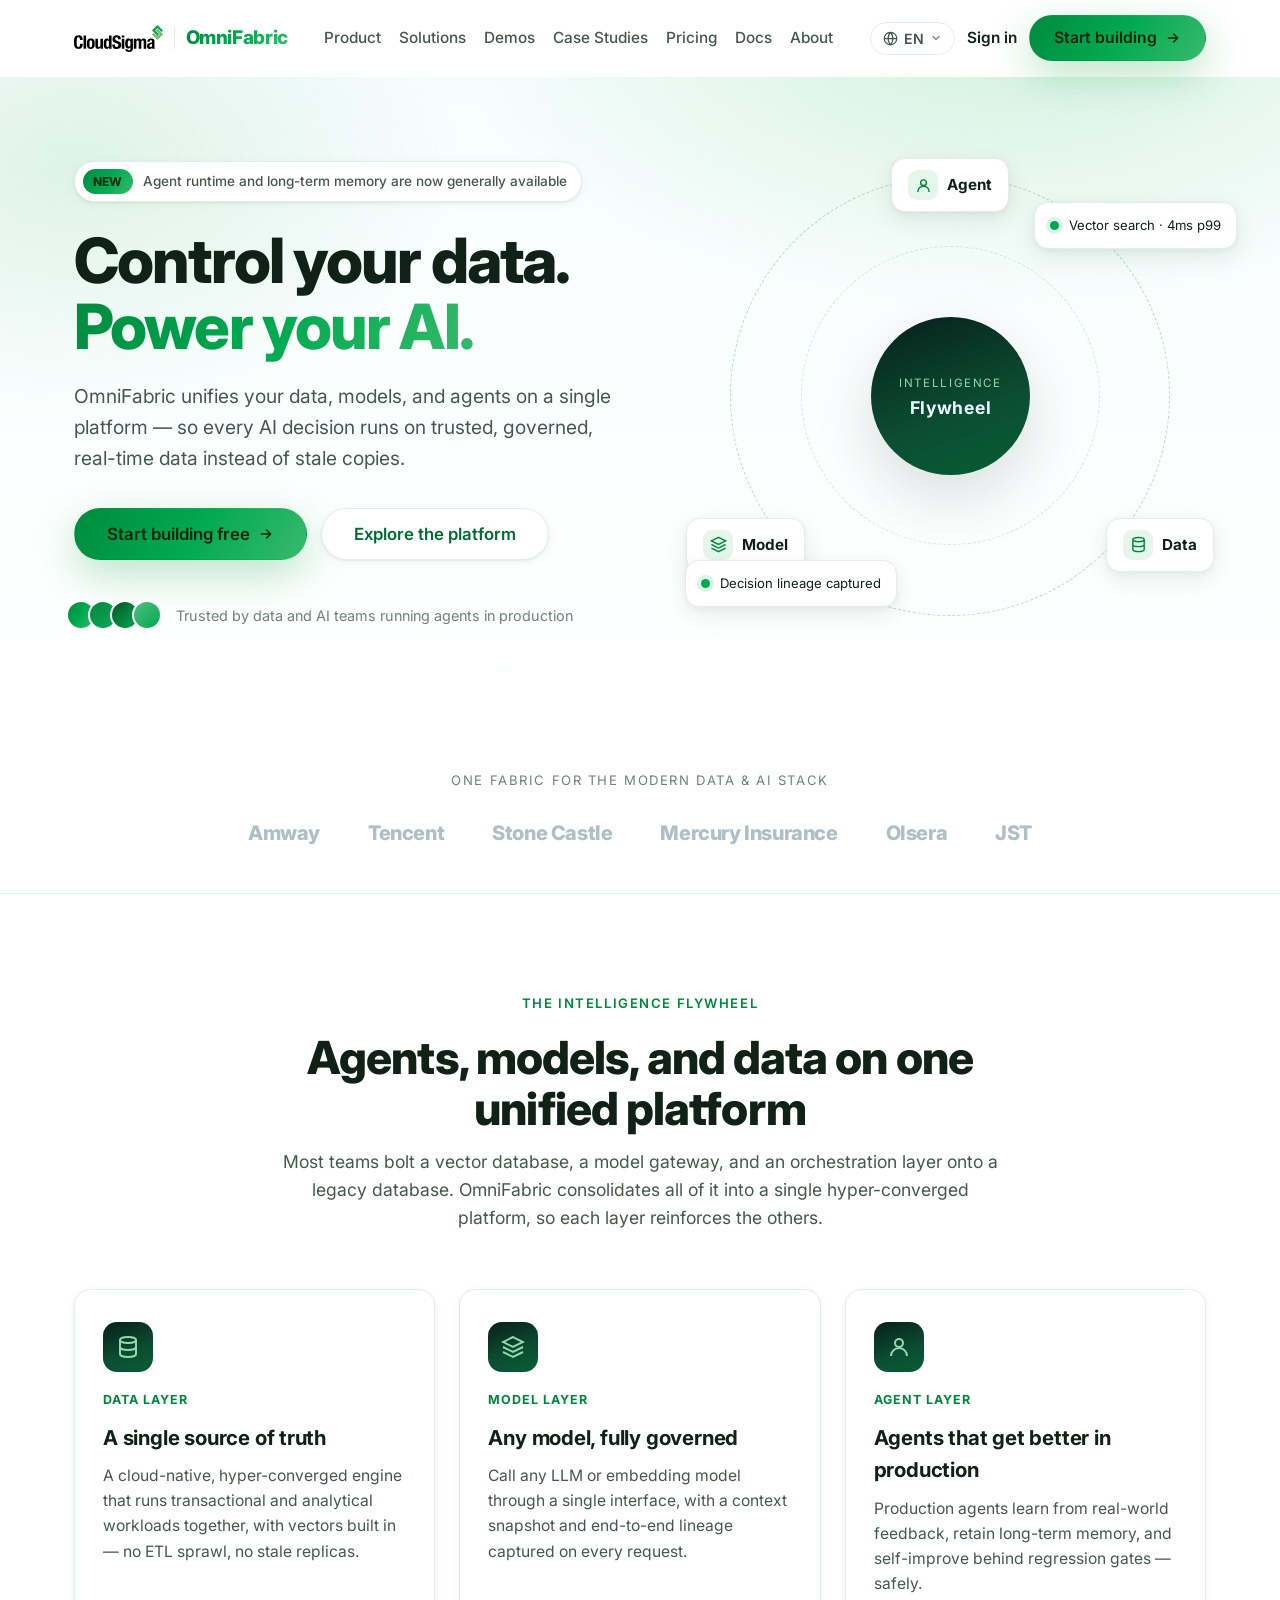
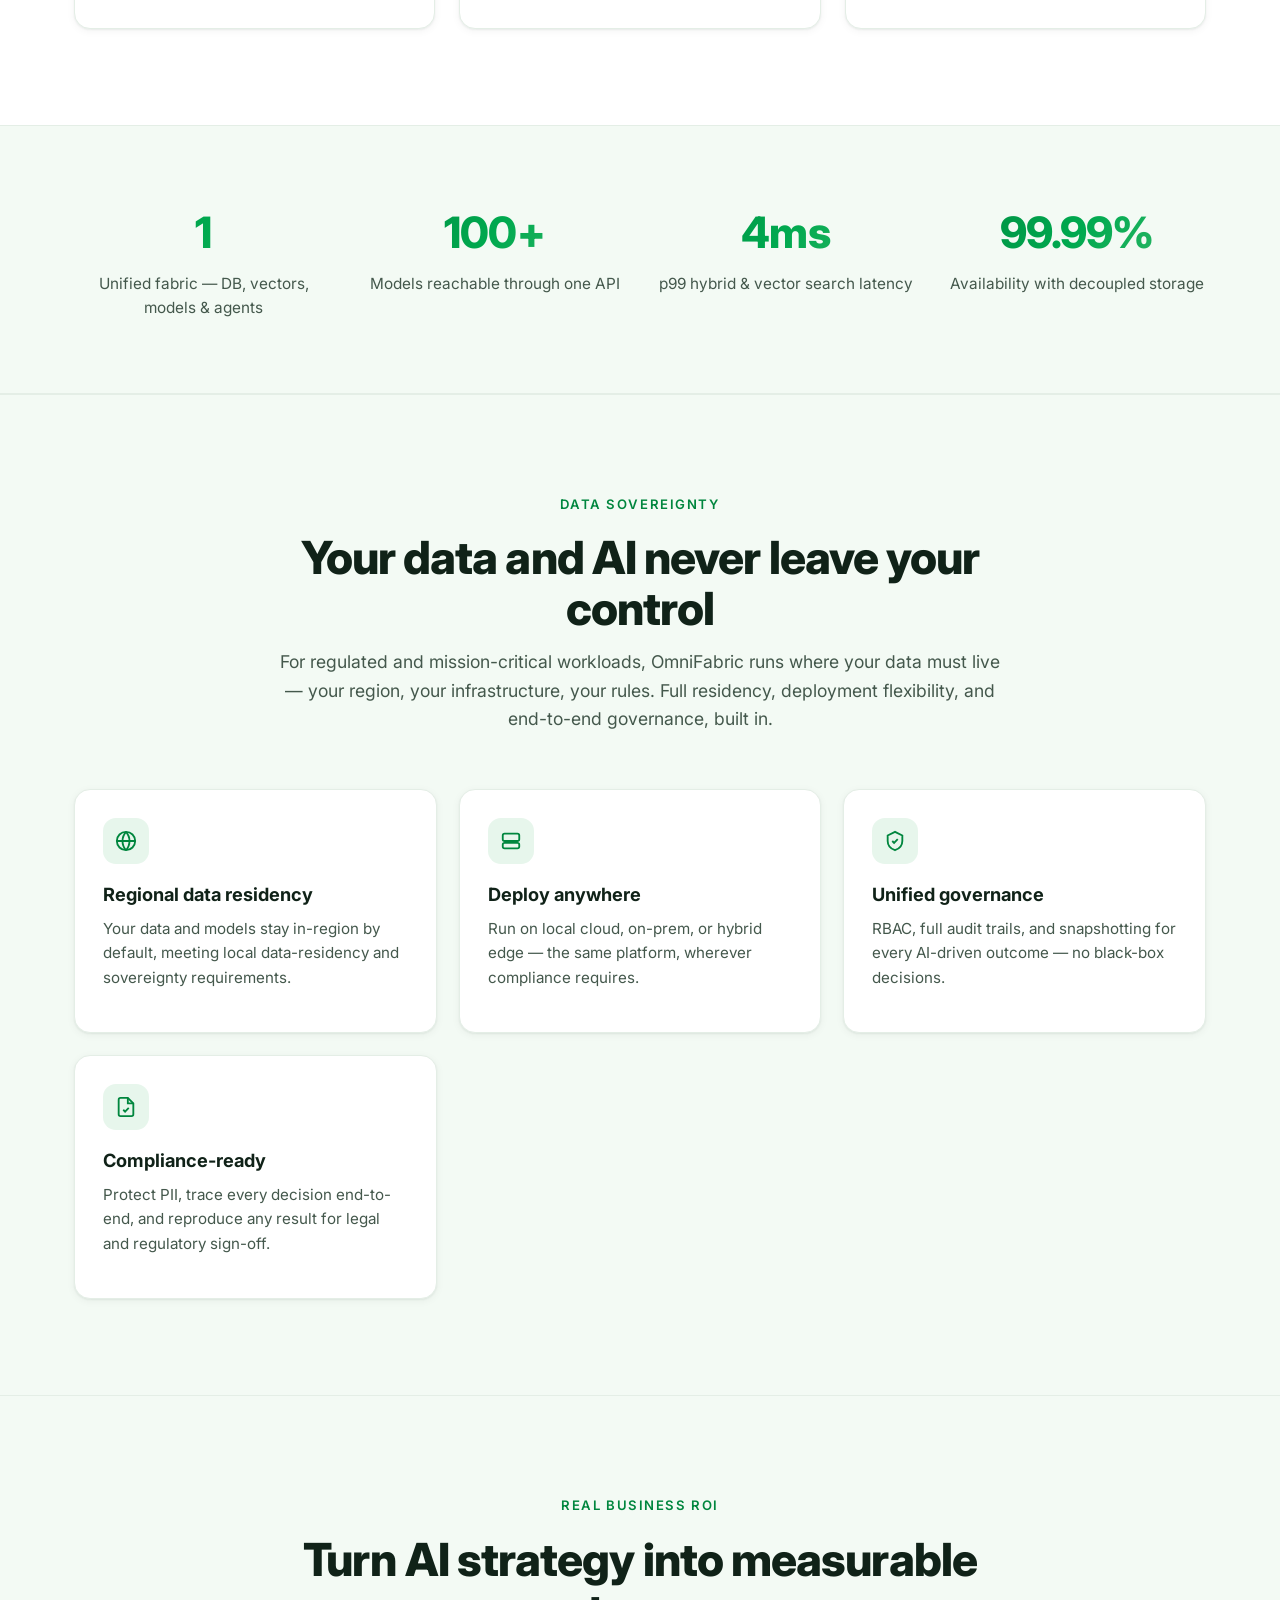
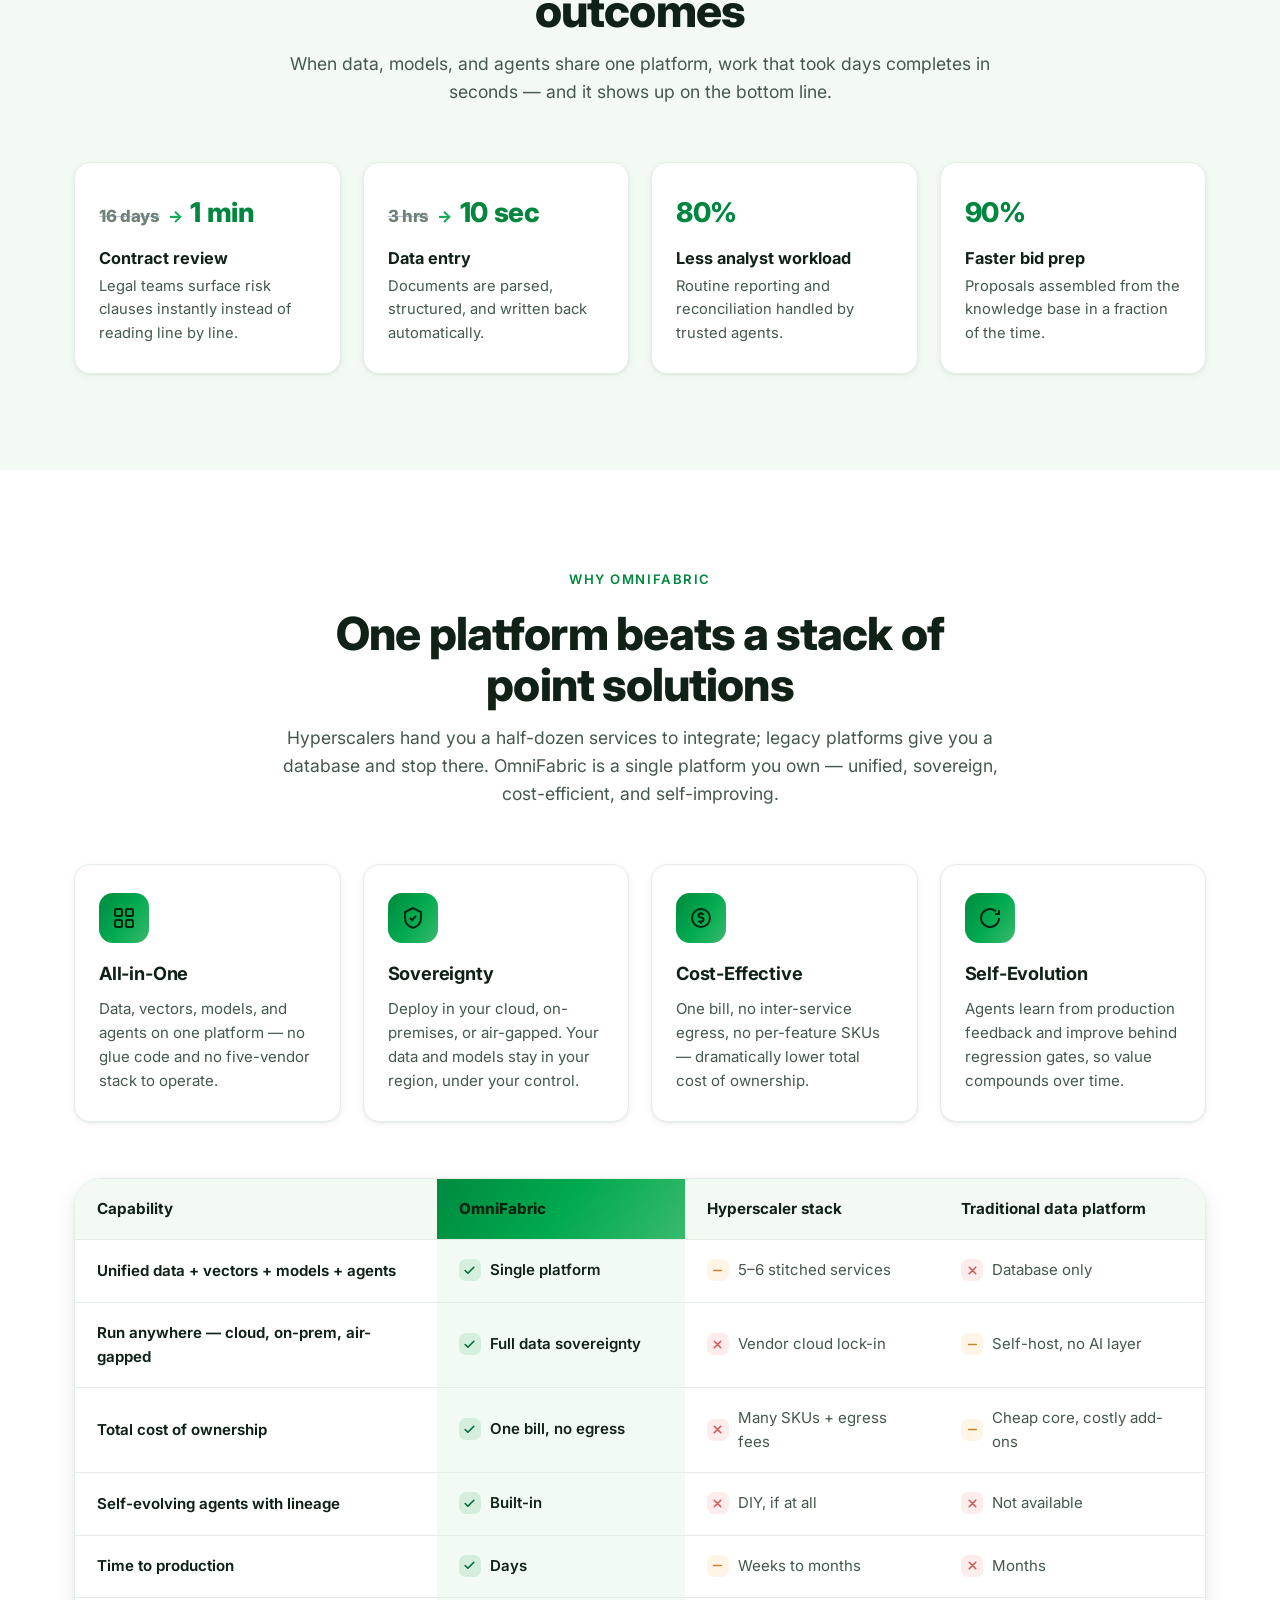
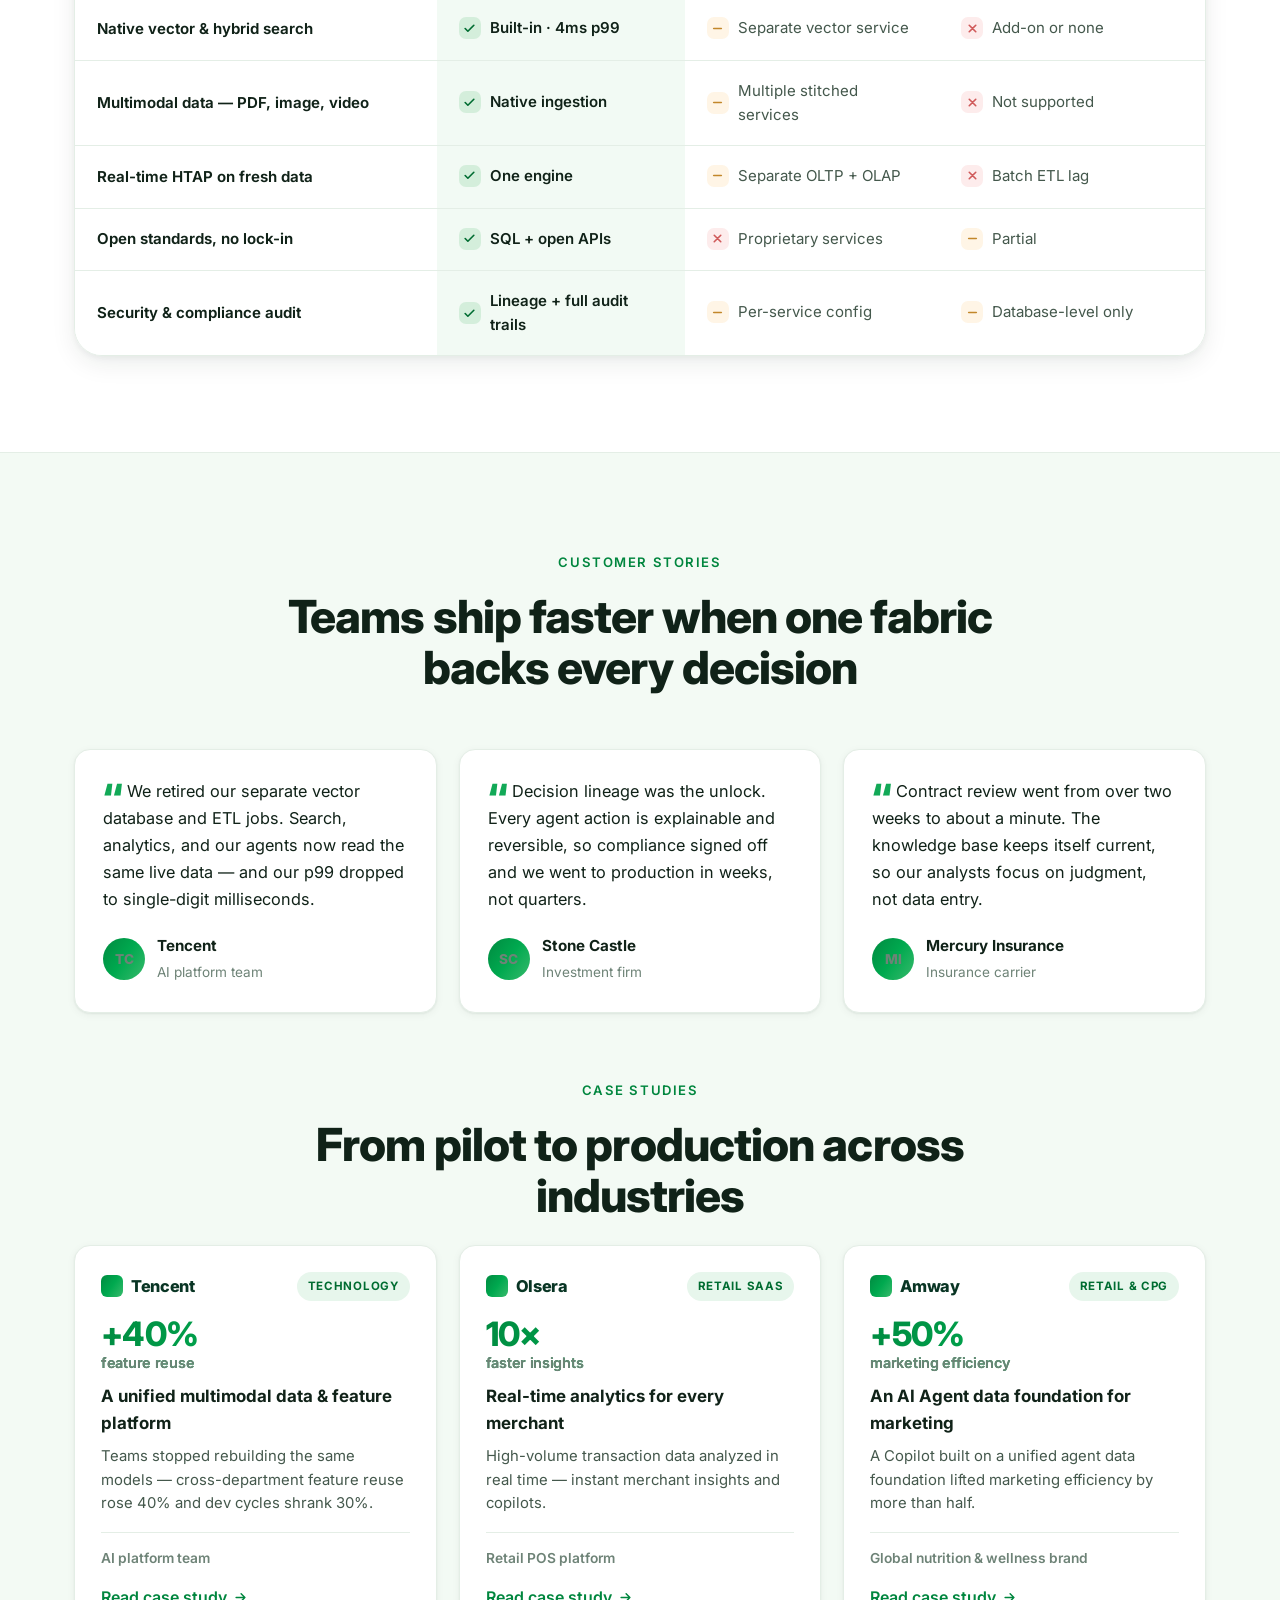
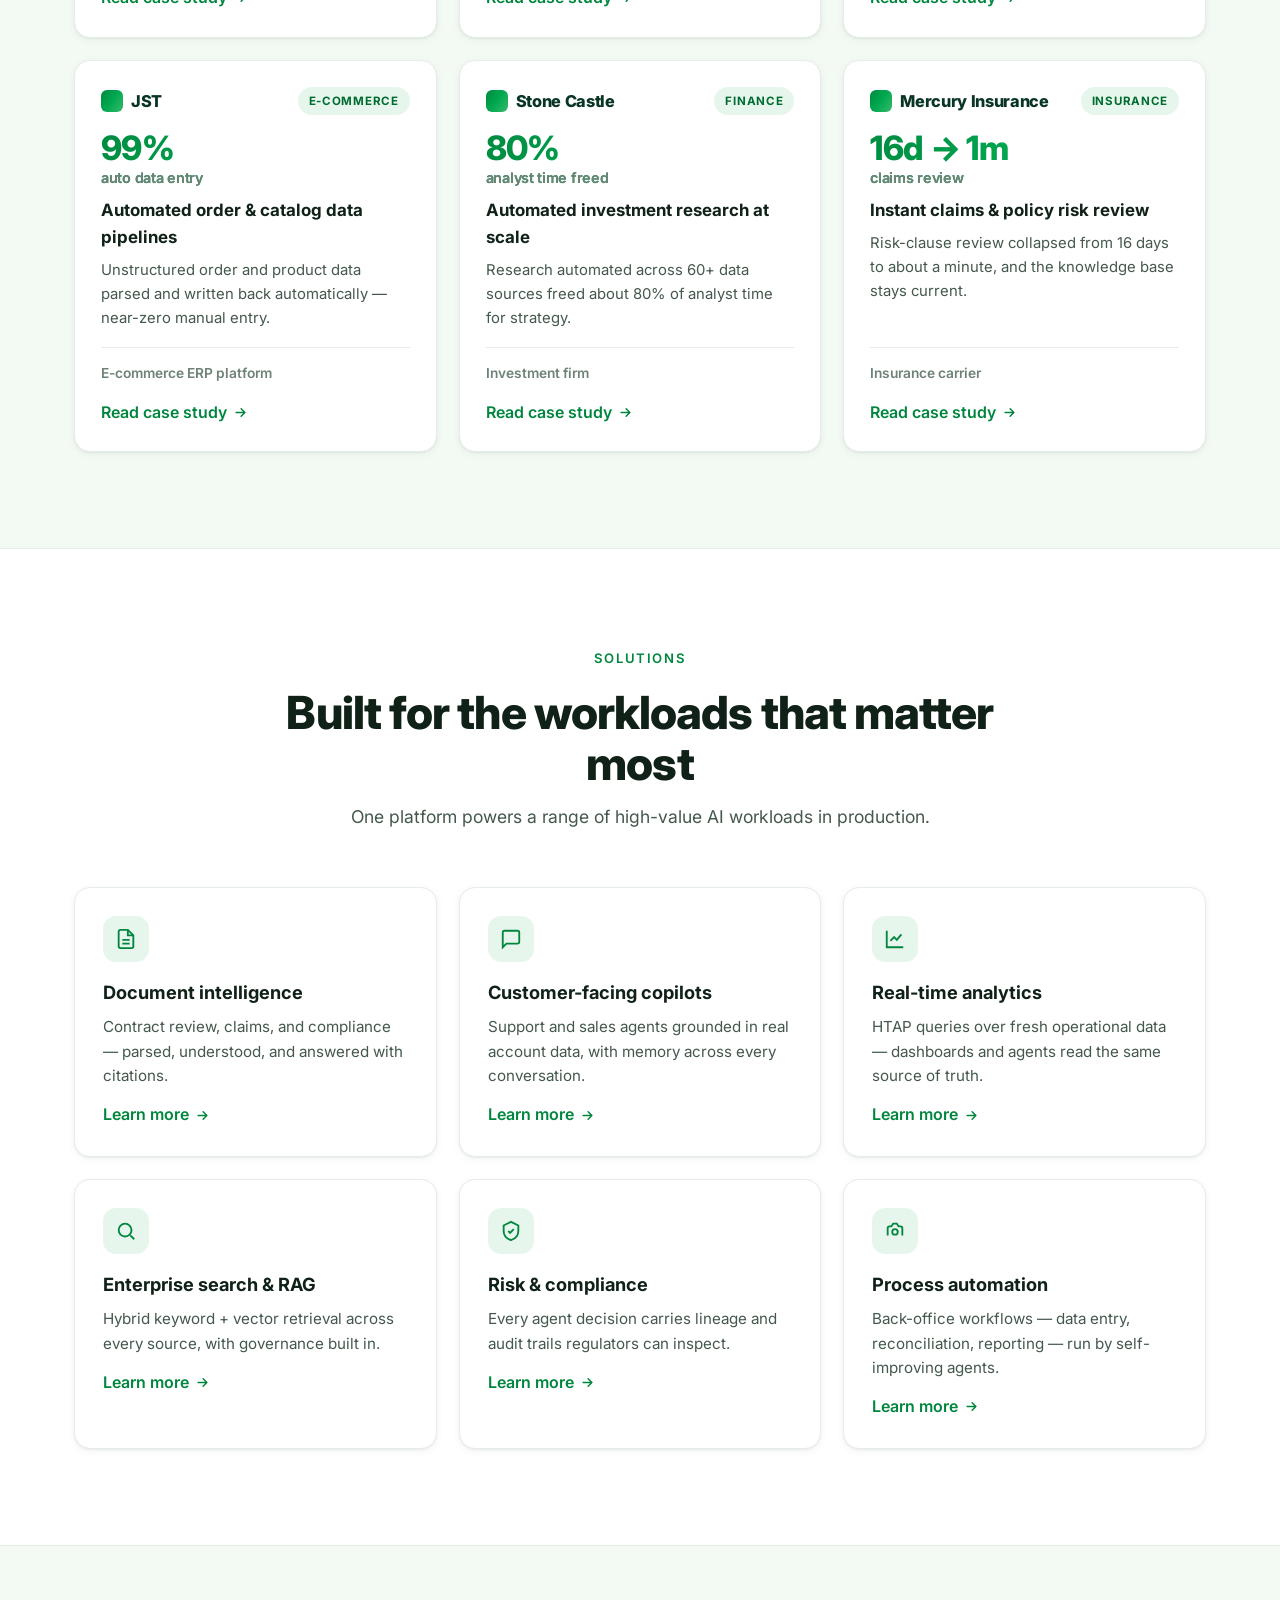
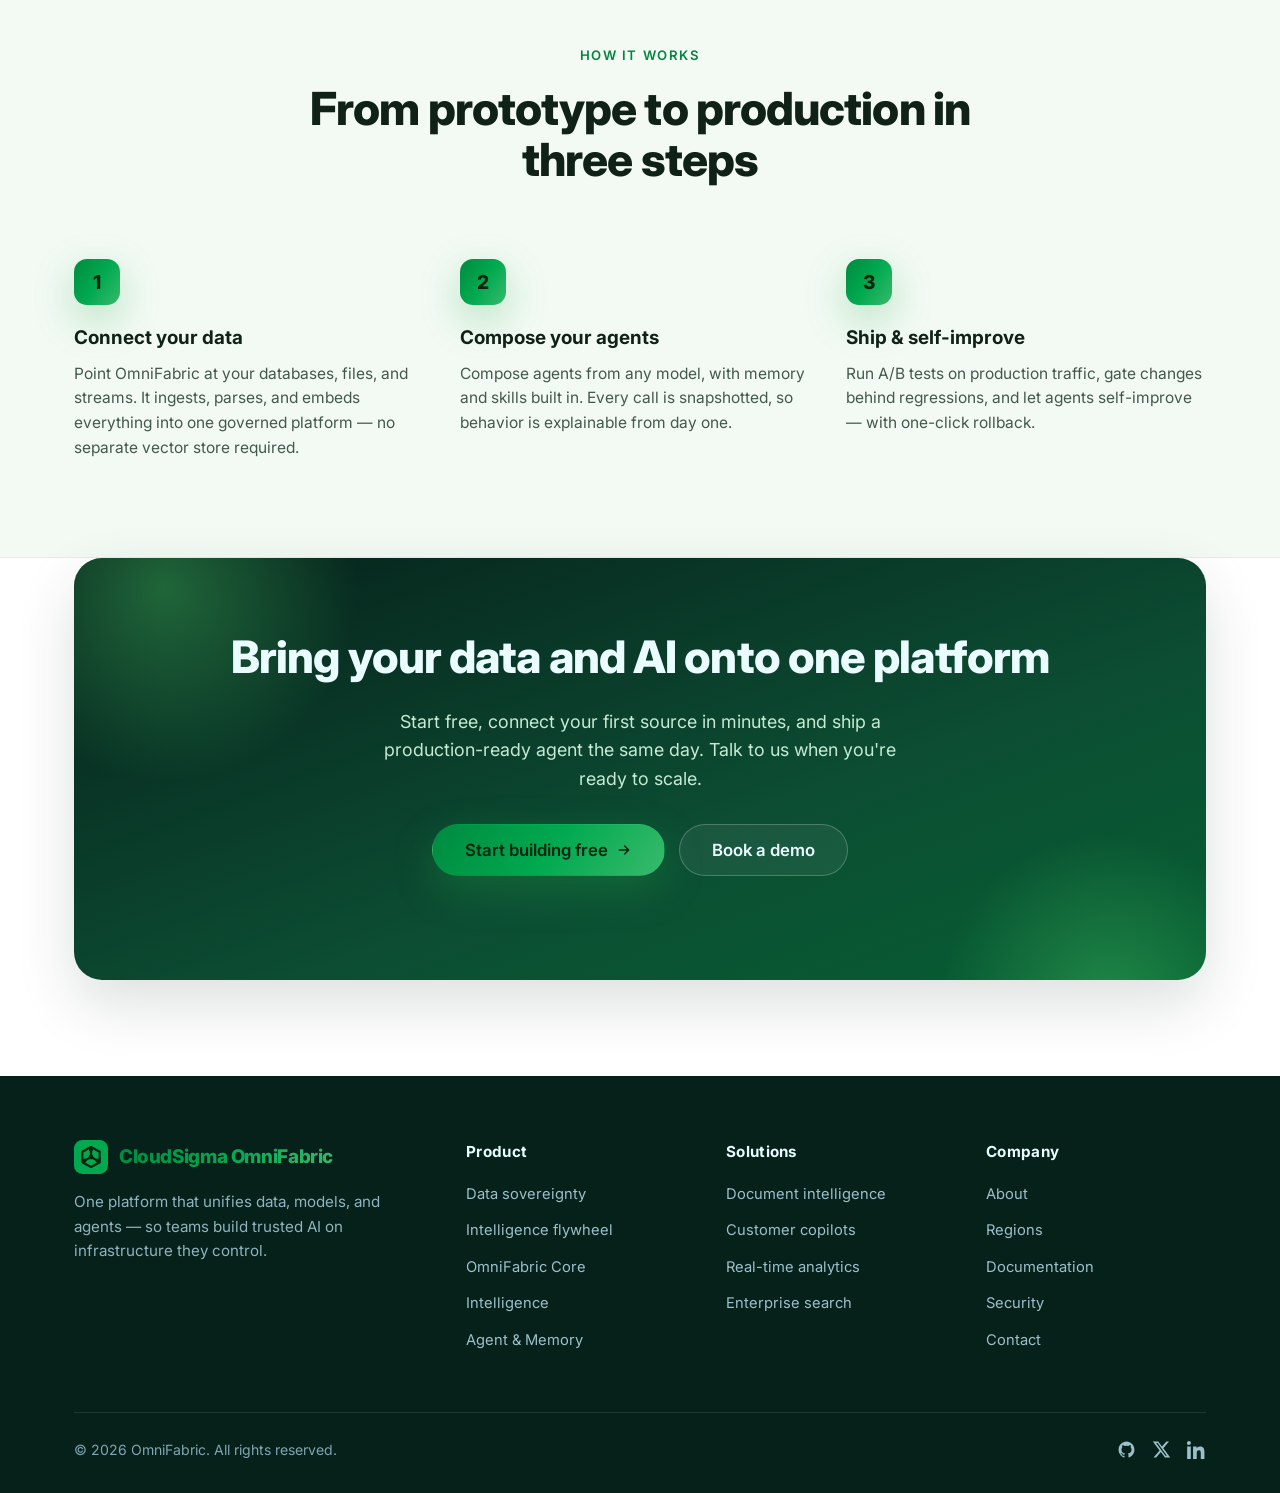
==== commit 52e10128: "Build out site: pricing, demos, product/solutions pages, 6-language i18n & sovereignty Aligns the re" ====
--- a/index.html
+++ b/index.html
@@ -52,8 +52,8 @@
               <li><button data-set-lang="id">Bahasa Indonesia</button></li>
             </ul>
           </div>
-          <a href="#" class="signin" data-auth-action="login" data-i18n="nav.signin">Sign in</a>
-          <a href="#" class="btn btn-primary" data-auth-action="register"><span data-i18n="nav.cta">Start building</span>
+          <a href="auth.html" class="signin" data-i18n="nav.signin">Sign in</a>
+          <a href="auth.html" class="btn btn-primary"><span data-i18n="nav.cta">Start building</span>
             <svg viewBox="0 0 24 24" fill="none" stroke="currentColor" stroke-width="2.2" stroke-linecap="round" stroke-linejoin="round"><path d="M5 12h14M13 6l6 6-6 6"/></svg>
           </a>
           <button class="nav-toggle" id="navToggle" aria-label="Toggle menu">
@@ -76,7 +76,7 @@
             intelligence fabric — so every AI decision is grounded in trusted, governed,
             real-time data.</p>
           <div class="hero-cta">
-            <a href="#" class="btn btn-primary btn-lg" data-auth-action="register"><span data-i18n="hero.cta1">Start building free</span>
+            <a href="#get-started" class="btn btn-primary btn-lg"><span data-i18n="hero.cta1">Start building free</span>
               <svg viewBox="0 0 24 24" fill="none" stroke="currentColor" stroke-width="2.2" stroke-linecap="round" stroke-linejoin="round"><path d="M5 12h14M13 6l6 6-6 6"/></svg>
             </a>
             <a href="product.html#architecture" class="btn btn-outline btn-lg" data-i18n="hero.cta2">Explore the platform</a>
@@ -515,7 +515,7 @@
           <p data-i18n="cta.desc">Start free, connect your first source in minutes, and ship a trusted agent the
             same day. Talk to us when you're ready to scale.</p>
           <div class="hero-cta">
-            <a href="#" class="btn btn-primary btn-lg" data-auth-action="register"><span data-i18n="cta.b1">Start building free</span>
+            <a href="auth.html" class="btn btn-primary btn-lg"><span data-i18n="cta.b1">Start building free</span>
               <svg viewBox="0 0 24 24" fill="none" stroke="currentColor" stroke-width="2.2" stroke-linecap="round" stroke-linejoin="round"><path d="M5 12h14M13 6l6 6-6 6"/></svg>
             </a>
             <a href="https://calendly.com/tan-dovan/30min" target="_blank" rel="noopener" class="btn btn-ghost btn-lg" data-i18n="cta.b2">Book a demo</a>
@@ -583,7 +583,6 @@
   </footer>
 
   <script src="assets/js/i18n.js?v=10"></script>
-  <script src="assets/js/auth.js"></script>
   <script src="assets/js/main.js?v=10"></script>
 </body>
 </html>
--- a/assets/css/styles.css
+++ b/assets/css/styles.css
@@ -6,21 +6,21 @@
 
 :root {
   /* Brand — CloudSigma-style green family */
-  --teal-50:  #edfcef;
-  --teal-100: #d3f7d8;
-  --teal-200: #a7ecb1;
-  --teal-300: #74dc86;
-  --teal-400: #45c563;
-  --teal-500: #21a948;   /* primary accent */
-  --teal-600: #178a3c;
-  --teal-700: #166f33;
-  --teal-800: #15592c;
-  --teal-900: #144a27;
+  --teal-50:  #e7f6ec;
+  --teal-100: #c6ead2;
+  --teal-200: #93d8ac;
+  --teal-300: #4fbe7f;
+  --teal-400: #12a957;
+  --teal-500: #00a94f;   /* primary accent */
+  --teal-600: #00863e;
+  --teal-700: #006c31;
+  --teal-800: #0a5527;
+  --teal-900: #0b4523;
 
   /* Deep teal-navy for dark sections */
-  --deep-900: #07251a;
-  --deep-800: #0a3a28;
-  --deep-700: #0e5237;
+  --deep-900: #06201a;
+  --deep-800: #093524;
+  --deep-700: #0c4d33;
 
   /* Neutrals (subtly green-tinted to match the brand) */
   --ink:      #102218;
@@ -32,8 +32,8 @@
   --surface-3:#e9f5ec;
 
   /* Effects */
-  --grad-teal: linear-gradient(120deg, #21a948 0%, #45c563 50%, #74dc86 100%);
-  --grad-deep: linear-gradient(160deg, #07251a 0%, #0e5237 60%, #166f33 130%);
+  --grad-teal: linear-gradient(125deg, #008a40 0%, #00a94f 50%, #38ba6c 100%);
+  --grad-deep: linear-gradient(160deg, #06201a 0%, #0c4d33 60%, #006c31 130%);
   --shadow-sm: 0 1px 2px rgba(16,42,28,.06), 0 2px 8px rgba(16,42,28,.05);
   --shadow-md: 0 8px 24px rgba(16,42,28,.08), 0 2px 6px rgba(16,42,28,.05);
   --shadow-lg: 0 24px 60px rgba(16,42,28,.14);
@@ -131,15 +131,19 @@
   transition: border-color .3s ease, box-shadow .3s ease, background .3s ease;
 }
 .header.scrolled { border-color: var(--line); box-shadow: var(--shadow-sm); }
-.nav { display: flex; align-items: center; justify-content: space-between; height: 72px; }
-.brand { display: flex; align-items: center; gap: 11px; font-weight: 800; font-size: 1.18rem; letter-spacing: -.02em; }
+/* give the header more room than the body content so the 8 links + actions breathe */
+.header .container { max-width: 1320px; }
+.nav { display: flex; align-items: center; justify-content: space-between; gap: 40px; flex-wrap: nowrap; height: 76px; }
+.brand { display: flex; align-items: center; gap: 11px; flex: none; white-space: nowrap; font-weight: 800; font-size: 1.18rem; letter-spacing: -.02em; }
 .brand .logo-mark { width: 34px; height: 34px; }
 .brand .wordmark { background: var(--grad-teal); -webkit-background-clip: text; background-clip: text; color: transparent; }
-.nav-links { display: flex; align-items: center; gap: 26px; }
-.nav-links a { font-size: .96rem; font-weight: 500; color: var(--slate); transition: color .2s ease; }
+.brand .cs-logo { height: 27px; width: auto; display: block; flex: none; }
+.brand .brand-div { width: 1px; height: 22px; background: var(--line); flex: none; }
+.nav-links { display: flex; align-items: center; flex-wrap: nowrap; gap: 32px; }
+.nav-links a { font-size: .96rem; font-weight: 500; white-space: nowrap; color: var(--slate); transition: color .2s ease; }
 .nav-links a:hover { color: var(--teal-600); }
-.nav-actions { display: flex; align-items: center; gap: 14px; }
-.nav-actions .signin { font-weight: 600; font-size: .96rem; color: var(--ink); }
+.nav-actions { display: flex; align-items: center; flex: none; gap: 18px; }
+.nav-actions .signin { font-weight: 600; font-size: .96rem; white-space: nowrap; color: var(--ink); }
 .nav-actions .signin:hover { color: var(--teal-600); }
 /* language dropdown */
 .lang-select { position: relative; }
@@ -174,6 +178,13 @@
 .lang-menu button[aria-current="true"]::after { content: "✓"; color: var(--teal-500); }
 .nav-toggle { display: none; background: none; border: none; cursor: pointer; padding: 8px; color: var(--ink); }
 .nav-toggle svg { width: 26px; height: 26px; }
+/* mid widths: keep all 8 links on one line (tighter gaps, align header to body) */
+@media (max-width: 1320px) {
+  .header .container { max-width: 1180px; }
+  .nav { gap: 20px; }
+  .nav-links { gap: 18px; }
+  .nav-actions { gap: 12px; }
+}
 
 /* ---------- Hero ---------- */
 .hero {
@@ -208,9 +219,9 @@
   width: 30px; height: 30px; border-radius: 50%; margin-left: -8px;
   border: 2px solid #fff; background: var(--grad-teal);
 }
-.hero-trust .dots span:nth-child(2){ background: linear-gradient(135deg,#178a3c,#45c563);}
-.hero-trust .dots span:nth-child(3){ background: linear-gradient(135deg,#15592c,#21a948);}
-.hero-trust .dots span:nth-child(4){ background: linear-gradient(135deg,#74dc86,#21a948);}
+.hero-trust .dots span:nth-child(2){ background: linear-gradient(135deg,#00863e,#12a957);}
+.hero-trust .dots span:nth-child(3){ background: linear-gradient(135deg,#0a5527,#00a94f);}
+.hero-trust .dots span:nth-child(4){ background: linear-gradient(135deg,#4fbe7f,#00a94f);}
 
 /* Hero visual — flywheel card */
 .hero-visual { position: relative; }
@@ -246,7 +257,7 @@
   border-radius: 14px; box-shadow: var(--shadow-md); padding: 12px 15px;
   font-size: .82rem; display: flex; align-items: center; gap: 10px;
 }
-.float-card .dot { width: 9px; height: 9px; border-radius: 50%; background: #19c37d; box-shadow: 0 0 0 4px rgba(25,195,125,.16); }
+.float-card .dot { width: 9px; height: 9px; border-radius: 50%; background: #00a94f; box-shadow: 0 0 0 4px rgba(25,195,125,.16); }
 .float-card.fc1 { top: 6%; right: -6%; animation: floaty 5s ease-in-out infinite; }
 .float-card.fc2 { bottom: 2%; left: -2%; animation: floaty 6s ease-in-out infinite .6s; }
 @keyframes floaty { 0%,100%{ transform: translateY(0);} 50%{ transform: translateY(-12px);} }
@@ -317,8 +328,8 @@
 .panel .panel-bar { display: flex; gap: 7px; margin-bottom: 18px; position: relative; z-index: 1; }
 .panel .panel-bar i { width: 11px; height: 11px; border-radius: 50%; background: rgba(255,255,255,.25); }
 .code { position: relative; z-index: 1; font-family: ui-monospace, "SF Mono", Menlo, Consolas, monospace; font-size: .84rem; line-height: 1.85; }
-.code .k { color: #74dc86; }
-.code .s { color: #9ff0c4; }
+.code .k { color: #4fbe7f; }
+.code .s { color: #6fe0a0; }
 .code .c { color: #6fa3b0; }
 .code .p { color: #cfe9f0; }
 .code .m { color: #ffd479; }
@@ -333,7 +344,7 @@
 .flow { position: relative; z-index: 1; display: grid; gap: 12px; }
 .flow .frow { display: flex; align-items: center; gap: 12px; background: rgba(255,255,255,.06);
   border: 1px solid rgba(255,255,255,.12); border-radius: 12px; padding: 12px 14px; }
-.flow .frow .fi { width: 34px; height: 34px; flex: none; border-radius: 9px; background: rgba(69,197,99,.18); color: #74dc86; display: grid; place-content: center; }
+.flow .frow .fi { width: 34px; height: 34px; flex: none; border-radius: 9px; background: rgba(69,197,99,.18); color: #4fbe7f; display: grid; place-content: center; }
 .flow .frow .fi svg { width: 18px; height: 18px; }
 .flow .frow b { color: #eafcff; font-size: .95rem; display: block; }
 .flow .frow small { color: var(--teal-200); font-size: .8rem; }
@@ -405,12 +416,12 @@
 .footer h5 { color: #eafcff; font-size: .95rem; margin-bottom: 16px; letter-spacing: .02em; }
 .footer ul li { margin-bottom: 11px; }
 .footer ul a { font-size: .92rem; color: #9cc0cb; transition: color .2s ease; }
-.footer ul a:hover { color: #74dc86; }
+.footer ul a:hover { color: #4fbe7f; }
 .footer-bottom { display: flex; justify-content: space-between; align-items: center; flex-wrap: wrap; gap: 14px;
   margin-top: 48px; padding-top: 26px; border-top: 1px solid rgba(255,255,255,.1); font-size: .88rem; color: #7fa6b2; }
 .footer-bottom .social { display: flex; gap: 16px; }
 .footer-bottom .social a { color: #9cc0cb; }
-.footer-bottom .social a:hover { color: #74dc86; }
+.footer-bottom .social a:hover { color: #4fbe7f; }
 .footer-bottom .social svg { width: 19px; height: 19px; }
 
 /* ---------- Testimonials ---------- */
@@ -442,7 +453,7 @@
 .price.featured .price-desc { color: var(--teal-100); }
 .price.featured .price-amt small { color: var(--teal-200); }
 .price.featured .price-list li { color: #d6f4fa; }
-.price.featured .price-list .ck { background: rgba(69,197,99,.18); color: #74dc86; }
+.price.featured .price-list .ck { background: rgba(69,197,99,.18); color: #4fbe7f; }
 .price .badge {
   position: absolute; top: 18px; right: 18px; background: var(--grad-teal); color: #06250f;
   font-size: .72rem; font-weight: 800; letter-spacing: .06em; text-transform: uppercase;
@@ -734,10 +745,13 @@
   .outcomes-grid { grid-template-columns: repeat(2,1fr); }
   .pillars-grid, .sol-grid, .steps { grid-template-columns: 1fr; }
   .footer-grid { grid-template-columns: 1fr 1fr; gap: 32px; }
+}
+/* collapse nav to a hamburger below 1180px — the 8 links need room to stay loose */
+@media (max-width: 1180px) {
   .nav-links, .nav-actions .signin { display: none; }
   .nav-toggle { display: inline-flex; }
   .nav.open .nav-links {
-    display: flex; position: absolute; top: 72px; left: 0; right: 0; flex-direction: column;
+    display: flex; position: absolute; top: 76px; left: 0; right: 0; flex-direction: column;
     gap: 0; background: #fff; border-bottom: 1px solid var(--line); box-shadow: var(--shadow-md); padding: 8px 0;
   }
   .nav.open .nav-links a { padding: 14px 24px; width: 100%; }
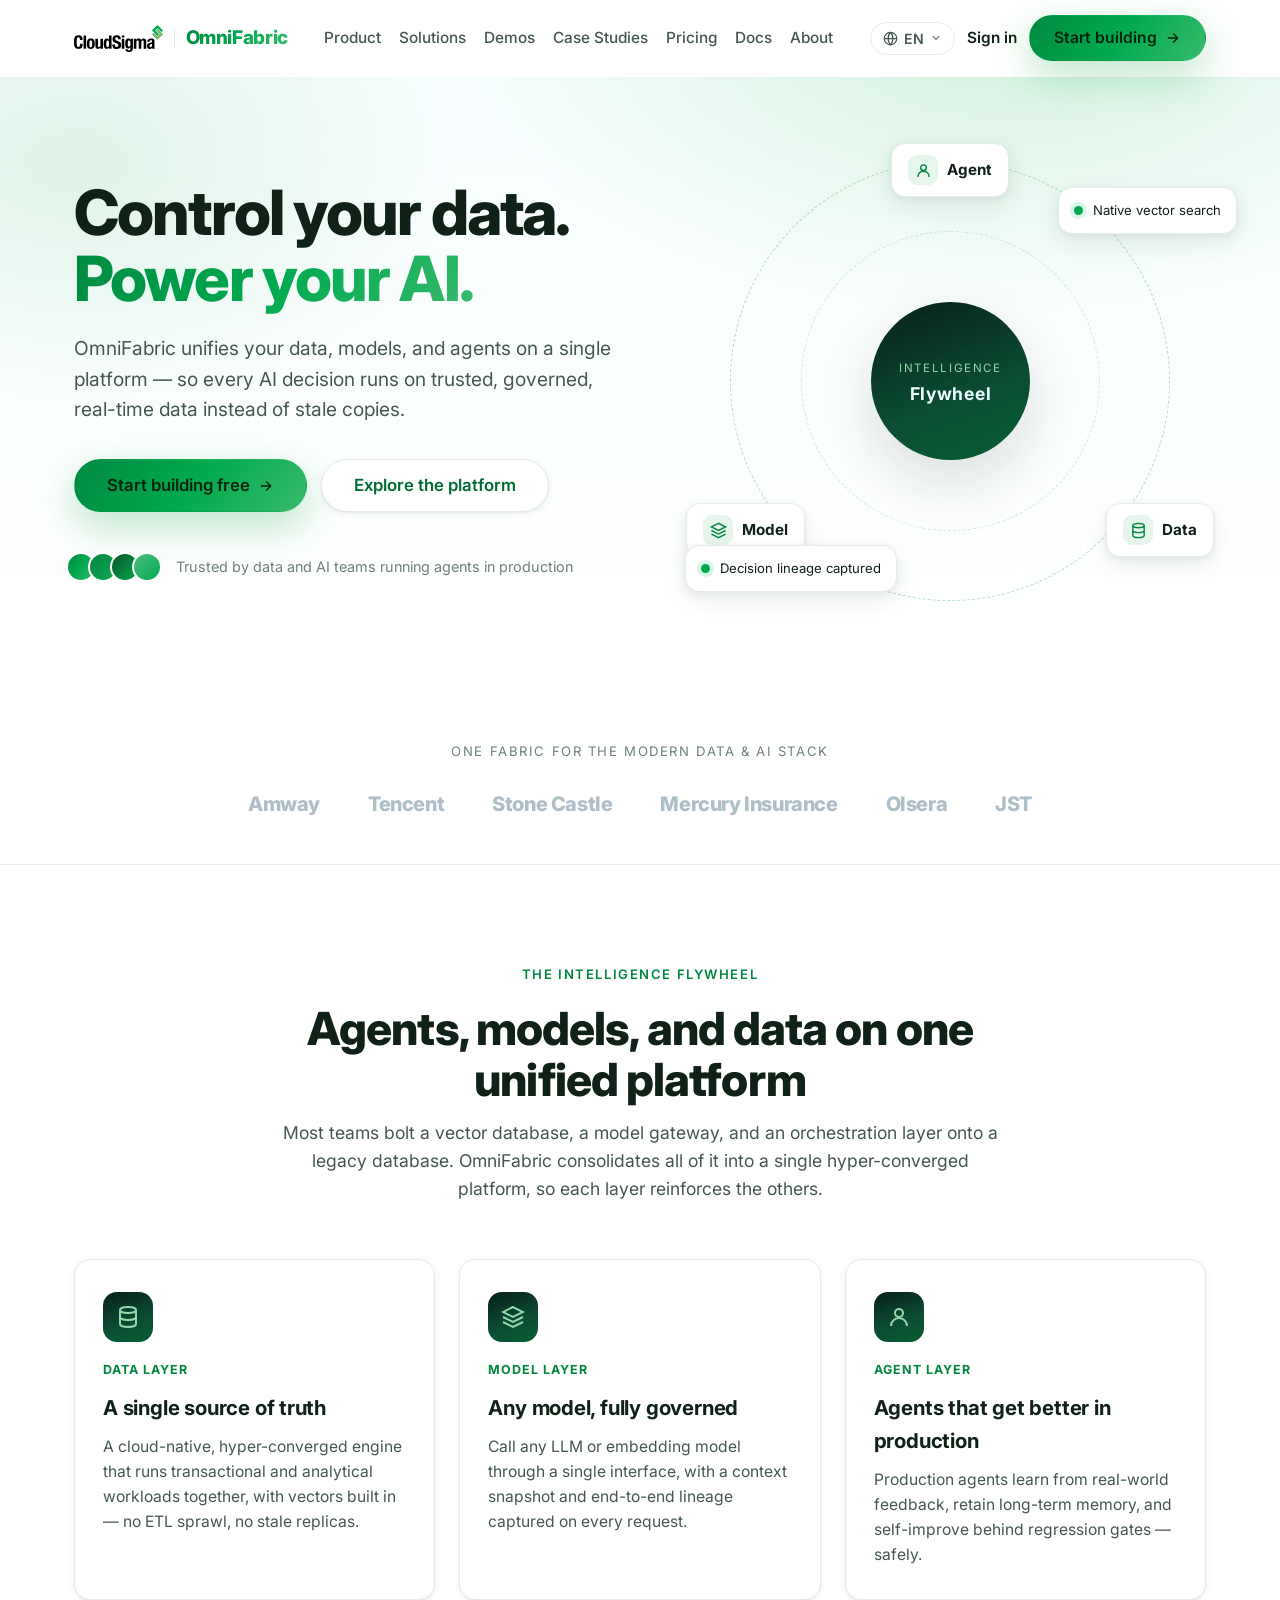
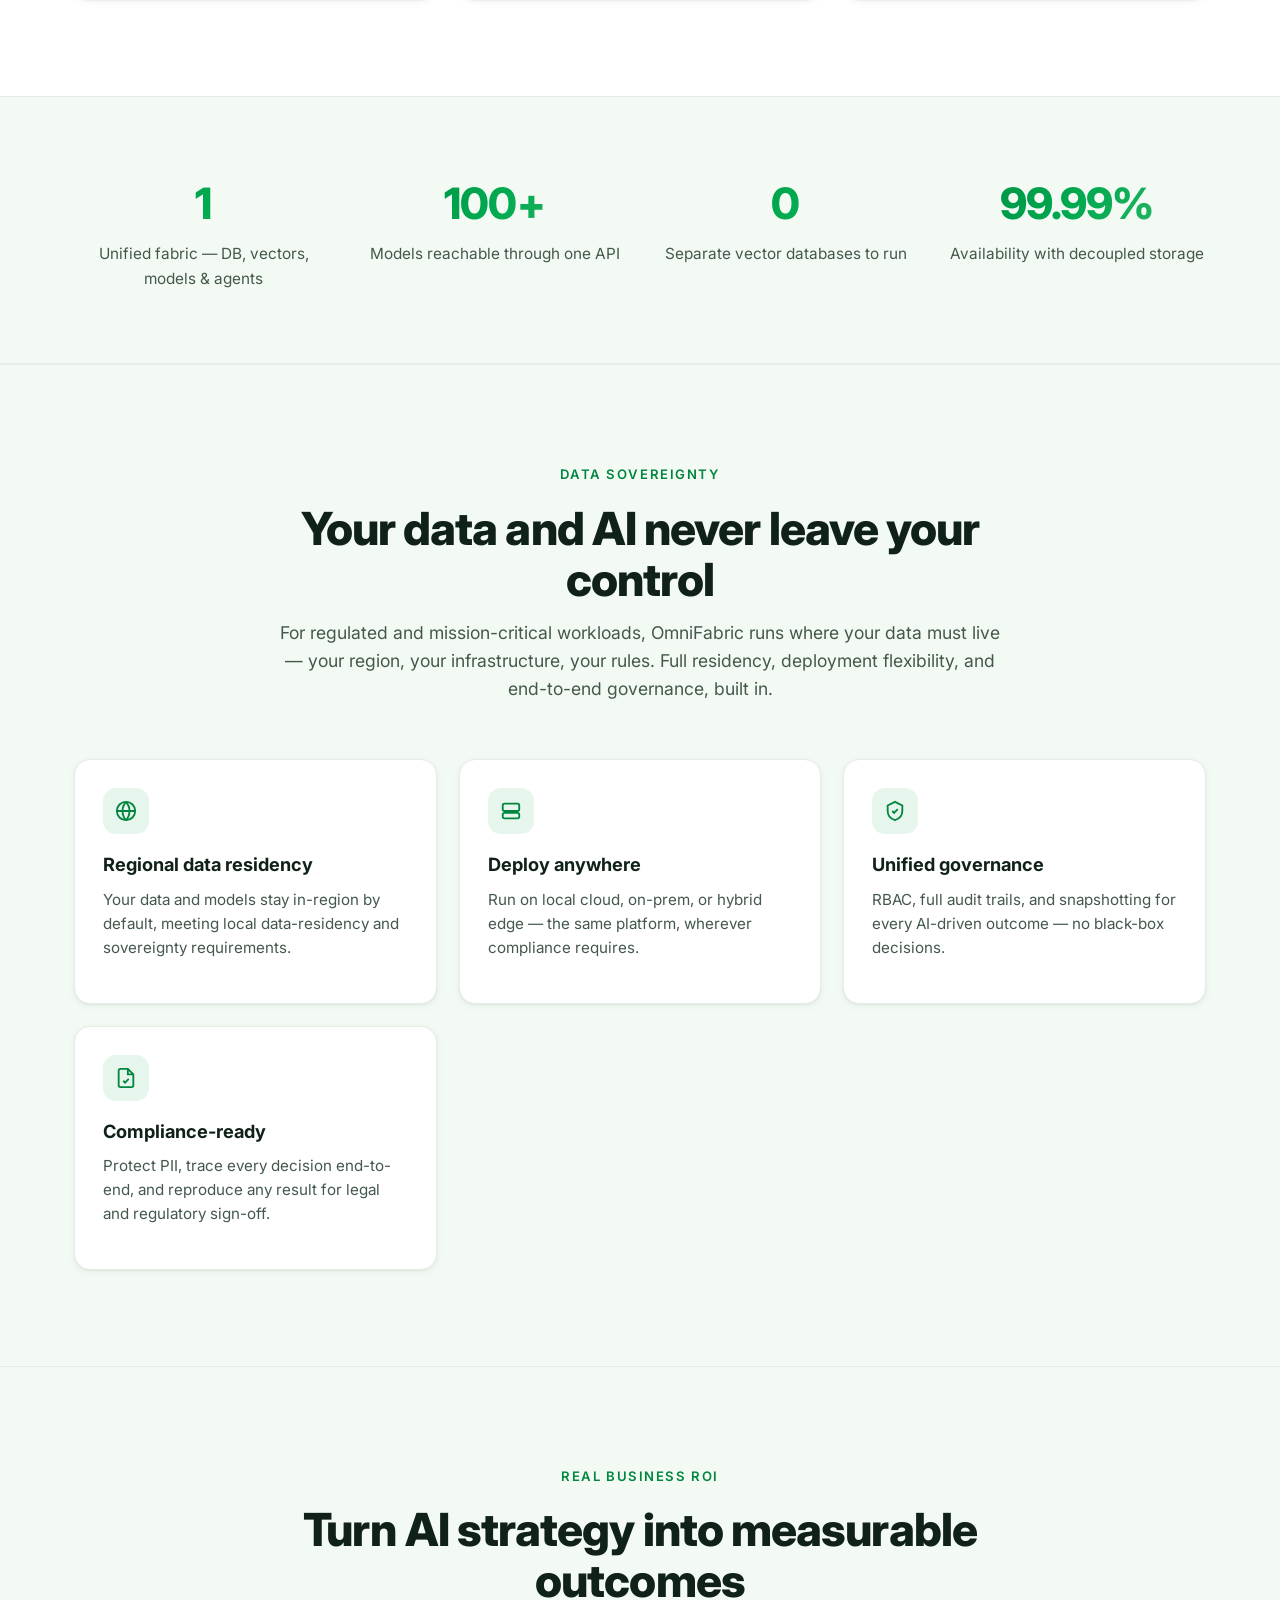
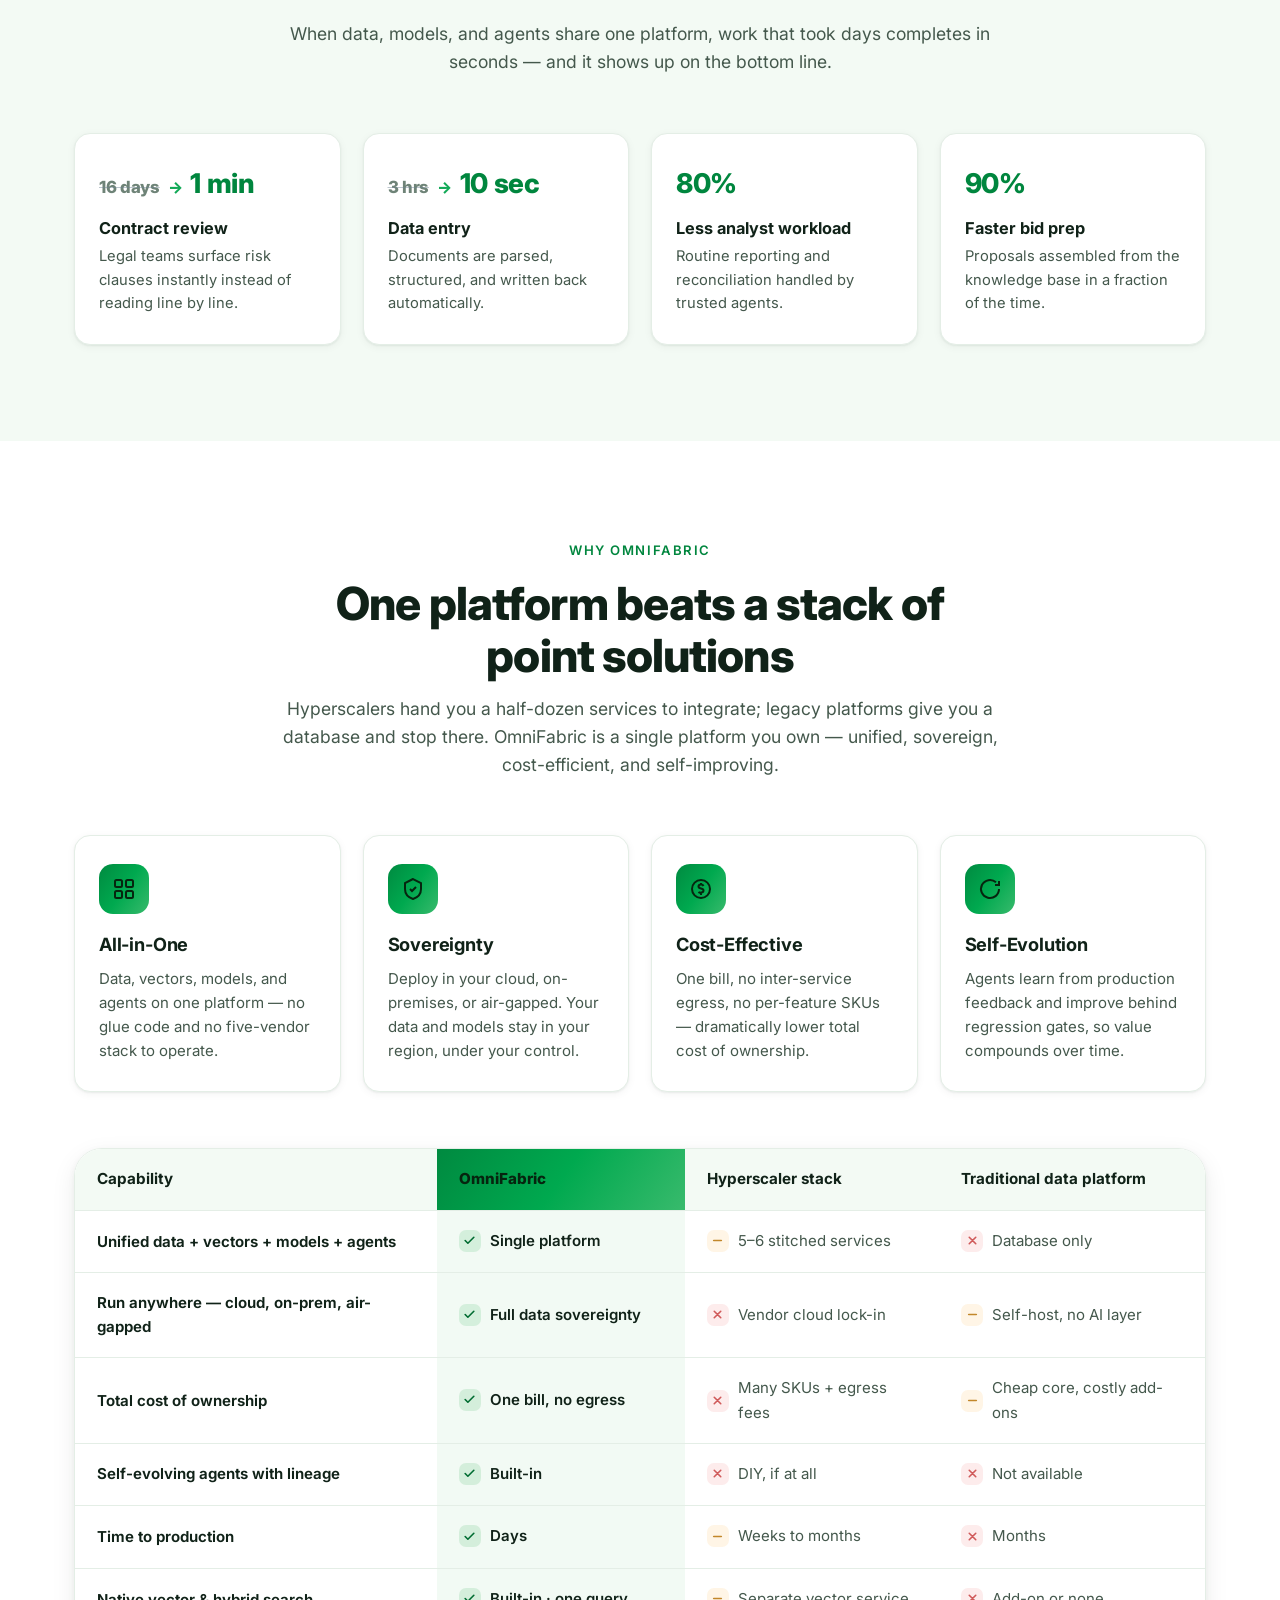
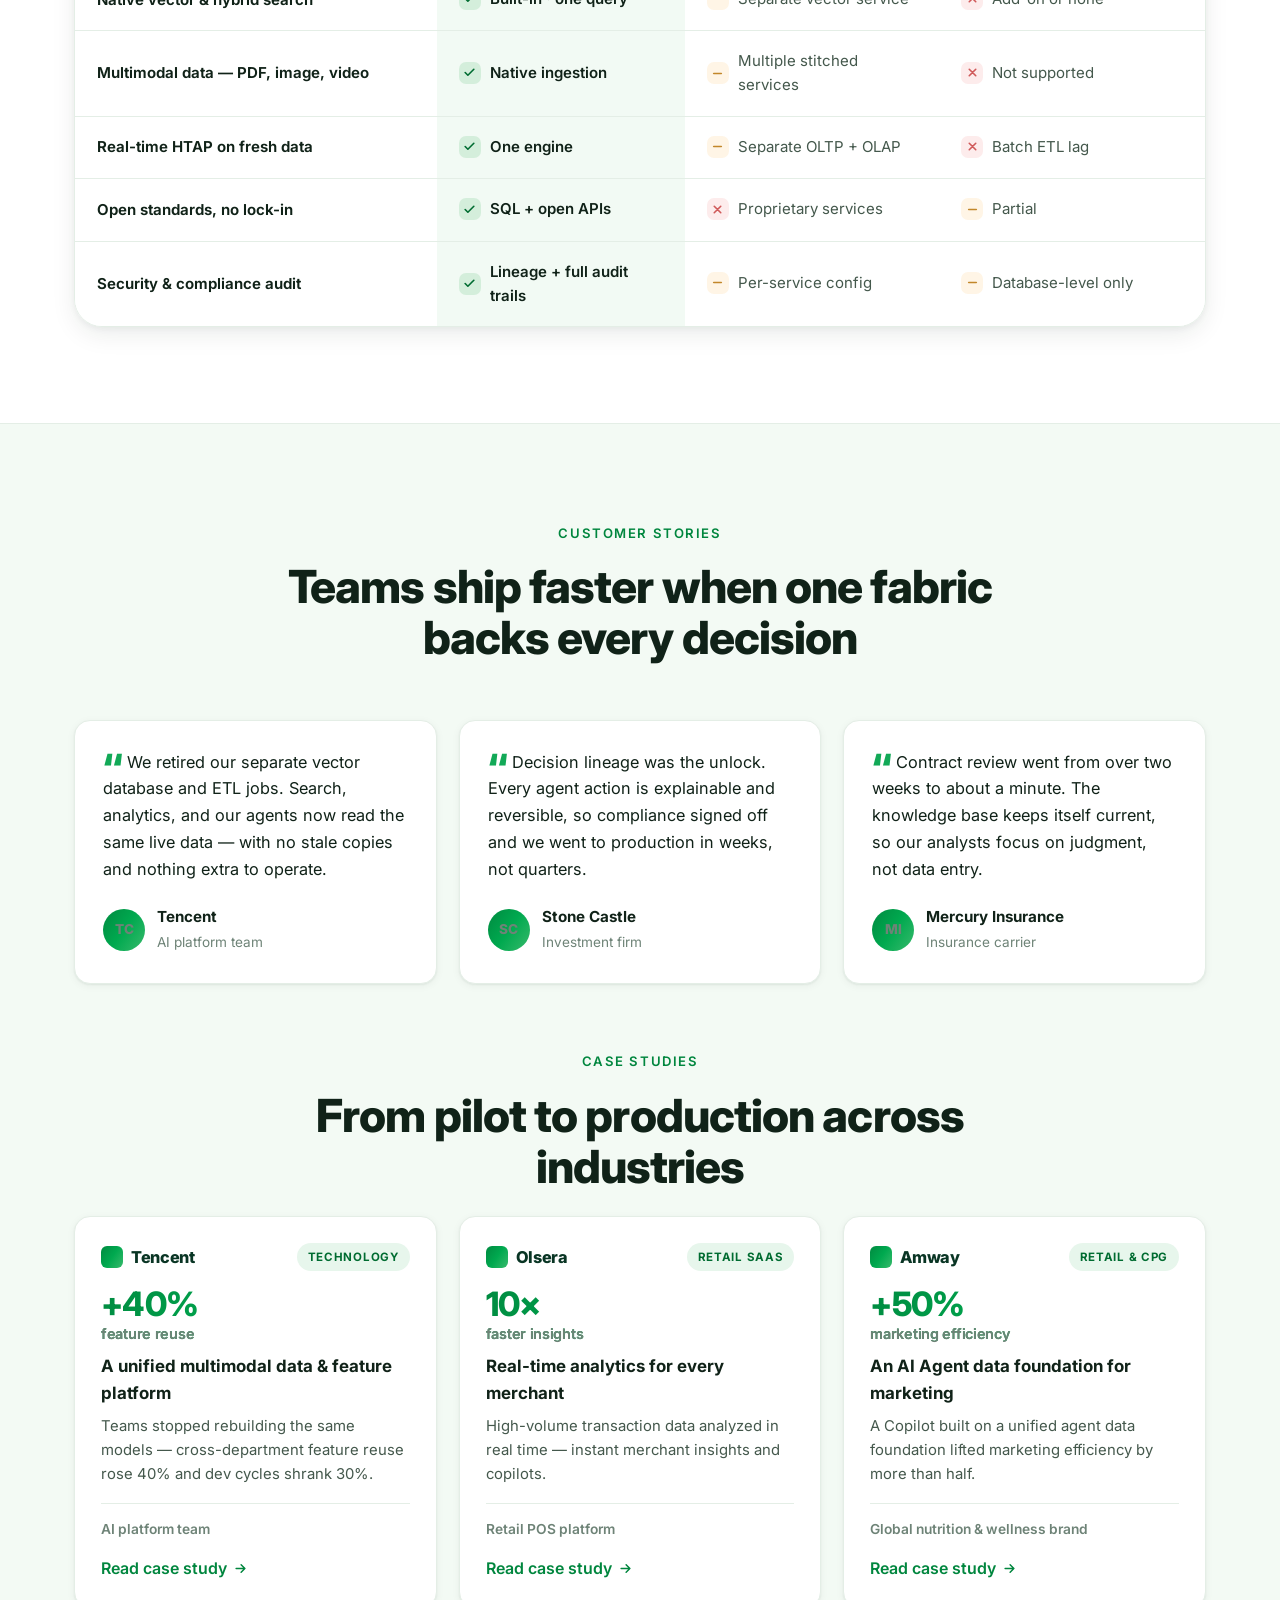
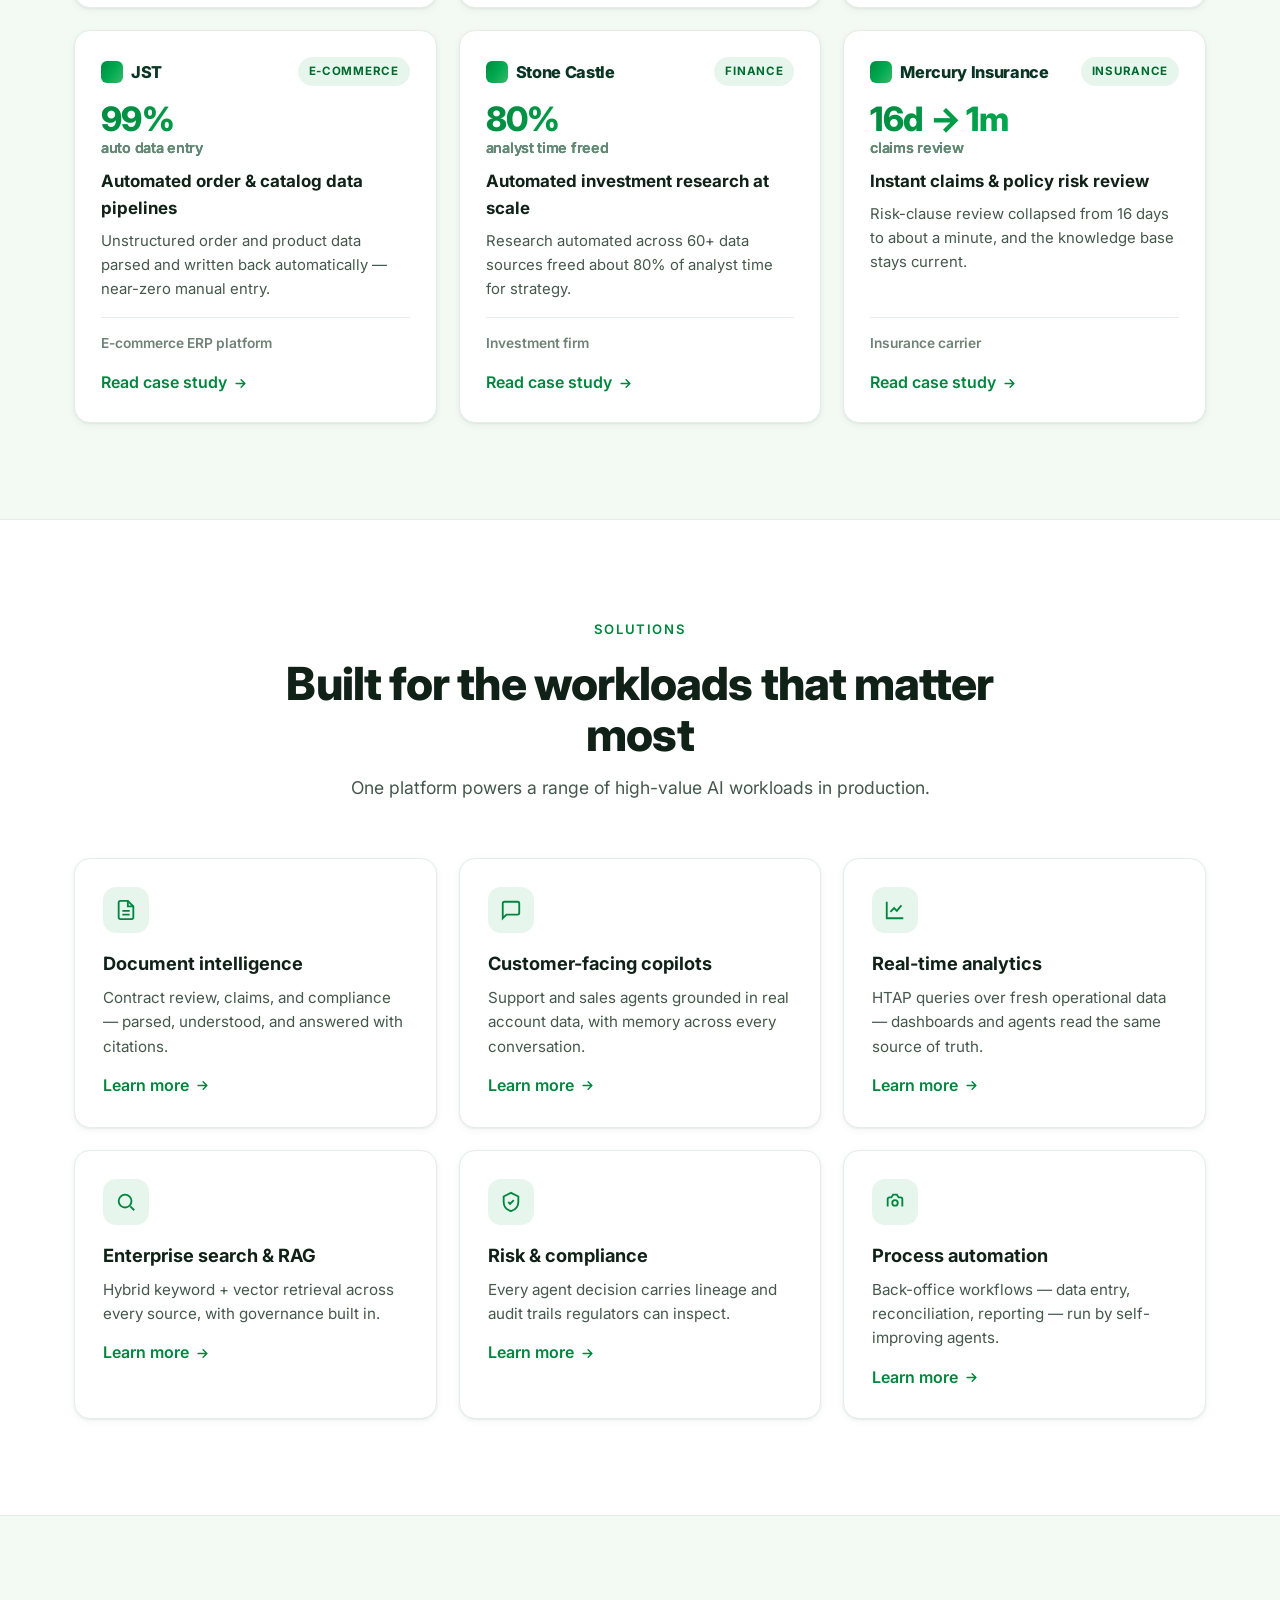
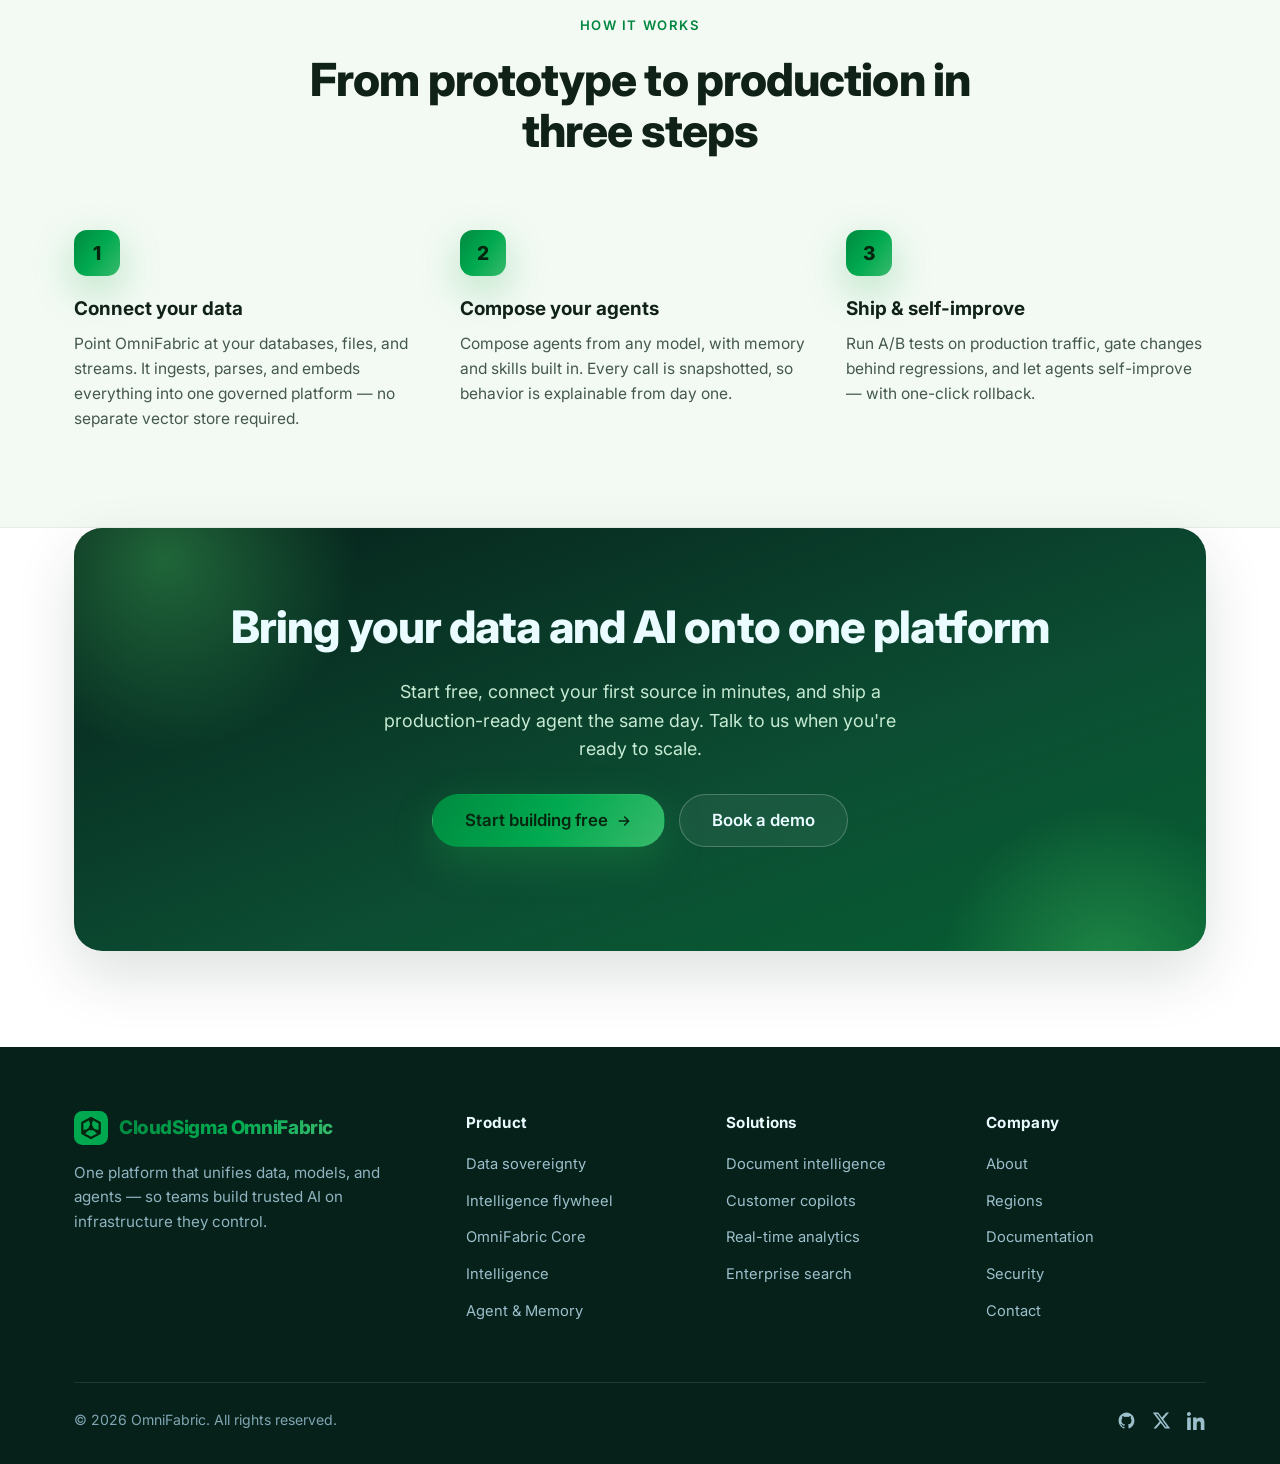
==== commit 317cdb6f: "Auth form revamp, drop hero badge, remove vector-search benchmark numbers - auth.html: replace Micro" ====
--- a/index.html
+++ b/index.html
@@ -11,7 +11,7 @@
   <link rel="preconnect" href="https://fonts.googleapis.com" />
   <link rel="preconnect" href="https://fonts.gstatic.com" crossorigin />
   <link href="https://fonts.googleapis.com/css2?family=Inter:wght@400;500;600;700;800&display=swap" rel="stylesheet" />
-  <link rel="stylesheet" href="assets/css/styles.css?v=10" />
+  <link rel="stylesheet" href="assets/css/styles.css?v=12" />
   <link rel="icon" href="data:image/svg+xml,%3Csvg xmlns='http://www.w3.org/2000/svg' viewBox='0 0 32 32'%3E%3Cdefs%3E%3ClinearGradient id='g' x1='0' y1='0' x2='1' y2='1'%3E%3Cstop offset='0' stop-color='%2300a94f'/%3E%3Cstop offset='1' stop-color='%232fb265'/%3E%3C/linearGradient%3E%3C/defs%3E%3Crect width='32' height='32' rx='8' fill='url(%23g)'/%3E%3Cpath d='M16 6.5L24.2 11L24.2 21L16 25.5L7.8 21L7.8 11Z' fill='none' stroke='%2306250f' stroke-width='2.1' stroke-linejoin='round'/%3E%3Cpath d='M16 16L16 9.2M16 16L10 19.4M16 16L22 19.4' fill='none' stroke='%2306250f' stroke-width='2.1' stroke-linecap='round'/%3E%3Ccircle cx='16' cy='16' r='2.3' fill='%2306250f'/%3E%3Ccircle cx='16' cy='9.2' r='1.9' fill='%2306250f'/%3E%3Ccircle cx='10' cy='19.4' r='1.9' fill='%2306250f'/%3E%3Ccircle cx='22' cy='19.4' r='1.9' fill='%2306250f'/%3E%3C/svg%3E" />
 </head>
 <body>
@@ -21,7 +21,7 @@
     <div class="container">
       <nav class="nav" id="nav">
         <a class="brand" href="index.html" aria-label="CloudSigma OmniFabric home">
-          <img class="cs-logo" src="assets/img/cloudsigma-logo.svg?v=10" alt="CloudSigma" width="90" height="27" />
+          <img class="cs-logo" src="assets/img/cloudsigma-logo.svg?v=12" alt="CloudSigma" width="90" height="27" />
           <span class="brand-div" aria-hidden="true"></span>
           <span class="wordmark">OmniFabric</span>
         </a>
@@ -52,8 +52,8 @@
               <li><button data-set-lang="id">Bahasa Indonesia</button></li>
             </ul>
           </div>
-          <a href="auth.html" class="signin" data-i18n="nav.signin">Sign in</a>
-          <a href="auth.html" class="btn btn-primary"><span data-i18n="nav.cta">Start building</span>
+          <a href="#" class="signin" data-auth-action="login" data-i18n="nav.signin">Sign in</a>
+          <a href="#" class="btn btn-primary" data-auth-action="register"><span data-i18n="nav.cta">Start building</span>
             <svg viewBox="0 0 24 24" fill="none" stroke="currentColor" stroke-width="2.2" stroke-linecap="round" stroke-linejoin="round"><path d="M5 12h14M13 6l6 6-6 6"/></svg>
           </a>
           <button class="nav-toggle" id="navToggle" aria-label="Toggle menu">
@@ -70,13 +70,12 @@
     <section class="hero">
       <div class="container hero-grid">
         <div class="hero-copy">
-          <span class="hero-badge"><span class="pill" data-i18n="hero.badge.pill">NEW</span> <span data-i18n="hero.badge.text">Memory &amp; Agent runtime now in general availability</span></span>
           <h1 data-i18n="hero.title">Control your data.<br><span class="grad">Power your AI.</span></h1>
           <p class="lead" data-i18n="hero.lead">OmniFabric weaves data, models, and agents into one self-reinforcing
             intelligence fabric — so every AI decision is grounded in trusted, governed,
             real-time data.</p>
           <div class="hero-cta">
-            <a href="#get-started" class="btn btn-primary btn-lg"><span data-i18n="hero.cta1">Start building free</span>
+            <a href="#" class="btn btn-primary btn-lg" data-auth-action="register"><span data-i18n="hero.cta1">Start building free</span>
               <svg viewBox="0 0 24 24" fill="none" stroke="currentColor" stroke-width="2.2" stroke-linecap="round" stroke-linejoin="round"><path d="M5 12h14M13 6l6 6-6 6"/></svg>
             </a>
             <a href="product.html#architecture" class="btn btn-outline btn-lg" data-i18n="hero.cta2">Explore the platform</a>
@@ -96,7 +95,7 @@
             <div class="node n2"><i><svg viewBox="0 0 24 24" fill="none" stroke="currentColor" stroke-width="2"><path d="M12 2 2 7l10 5 10-5-10-5Z"/><path d="M2 17l10 5 10-5M2 12l10 5 10-5"/></svg></i><span data-i18n="node.model">Model</span></div>
             <div class="node n3"><i><svg viewBox="0 0 24 24" fill="none" stroke="currentColor" stroke-width="2"><ellipse cx="12" cy="5" rx="8" ry="3"/><path d="M4 5v14c0 1.7 3.6 3 8 3s8-1.3 8-3V5M4 12c0 1.7 3.6 3 8 3s8-1.3 8-3"/></svg></i><span data-i18n="node.data">Data</span></div>
           </div>
-          <div class="float-card fc1"><span class="dot"></span> <span data-i18n="hero.float1">Vector search · 4ms p99</span></div>
+          <div class="float-card fc1"><span class="dot"></span> <span data-i18n="hero.float1">Native vector search</span></div>
           <div class="float-card fc2"><span class="dot"></span> <span data-i18n="hero.float2">Decision lineage captured</span></div>
         </div>
       </div>
@@ -159,7 +158,7 @@
         <div class="stats-grid">
           <div class="stat reveal"><div class="num">1</div><div class="lbl" data-i18n="stat1.lbl">Unified fabric — DB, vectors, models &amp; agents</div></div>
           <div class="stat reveal"><div class="num">100+</div><div class="lbl" data-i18n="stat2.lbl">Models reachable through one API</div></div>
-          <div class="stat reveal"><div class="num">4ms</div><div class="lbl" data-i18n="stat3.lbl">p99 hybrid &amp; vector search latency</div></div>
+          <div class="stat reveal"><div class="num">0</div><div class="lbl" data-i18n="stat3.lbl">Separate vector databases to run</div></div>
           <div class="stat reveal"><div class="num">99.99%</div><div class="lbl" data-i18n="stat4.lbl">Availability with decoupled storage</div></div>
         </div>
       </div>
@@ -309,7 +308,7 @@
               </tr>
               <tr>
                 <td data-i18n="cmp.r6.cap">Native vector &amp; hybrid search</td>
-                <td class="own-col"><span class="cmp-ic"><span class="yes"><svg viewBox="0 0 24 24" fill="none" stroke="currentColor" stroke-width="3" stroke-linecap="round" stroke-linejoin="round"><path d="M20 6 9 17l-5-5"/></svg></span><span data-i18n="cmp.r6.own">Built-in · 4ms p99</span></span></td>
+                <td class="own-col"><span class="cmp-ic"><span class="yes"><svg viewBox="0 0 24 24" fill="none" stroke="currentColor" stroke-width="3" stroke-linecap="round" stroke-linejoin="round"><path d="M20 6 9 17l-5-5"/></svg></span><span data-i18n="cmp.r6.own">Built-in · one query</span></span></td>
                 <td><span class="cmp-ic"><span class="mid"><svg viewBox="0 0 24 24" fill="none" stroke="currentColor" stroke-width="3" stroke-linecap="round"><path d="M5 12h14"/></svg></span><span data-i18n="cmp.r6.cloud">Separate vector service</span></span></td>
                 <td><span class="cmp-ic"><span class="no"><svg viewBox="0 0 24 24" fill="none" stroke="currentColor" stroke-width="3" stroke-linecap="round"><path d="M6 6l12 12M18 6 6 18"/></svg></span><span data-i18n="cmp.r6.legacy">Add-on or none</span></span></td>
               </tr>
@@ -352,7 +351,7 @@
         </div>
         <div class="tst-grid">
           <figure class="tst reveal">
-            <blockquote class="quote" data-i18n="tst1.q">We retired our separate vector database and ETL jobs. Search, analytics, and our agents now read the same live data — and our p99 dropped to single-digit milliseconds.</blockquote>
+            <blockquote class="quote" data-i18n="tst1.q">We retired our separate vector database and ETL jobs. Search, analytics, and our agents now read the same live data — with no stale copies and nothing extra to operate.</blockquote>
             <figcaption class="who"><span class="av">TC</span><div><b data-i18n="tst1.name">Tencent</b><span data-i18n="tst1.role">AI platform team</span></div></figcaption>
           </figure>
           <figure class="tst reveal">
@@ -515,7 +514,7 @@
           <p data-i18n="cta.desc">Start free, connect your first source in minutes, and ship a trusted agent the
             same day. Talk to us when you're ready to scale.</p>
           <div class="hero-cta">
-            <a href="auth.html" class="btn btn-primary btn-lg"><span data-i18n="cta.b1">Start building free</span>
+            <a href="#" class="btn btn-primary btn-lg" data-auth-action="register"><span data-i18n="cta.b1">Start building free</span>
               <svg viewBox="0 0 24 24" fill="none" stroke="currentColor" stroke-width="2.2" stroke-linecap="round" stroke-linejoin="round"><path d="M5 12h14M13 6l6 6-6 6"/></svg>
             </a>
             <a href="https://calendly.com/tan-dovan/30min" target="_blank" rel="noopener" class="btn btn-ghost btn-lg" data-i18n="cta.b2">Book a demo</a>
@@ -582,7 +581,8 @@
     </div>
   </footer>
 
-  <script src="assets/js/i18n.js?v=10"></script>
-  <script src="assets/js/main.js?v=10"></script>
+  <script src="assets/js/i18n.js?v=12"></script>
+  <script src="assets/js/auth.js"></script>
+  <script src="assets/js/main.js?v=12"></script>
 </body>
 </html>
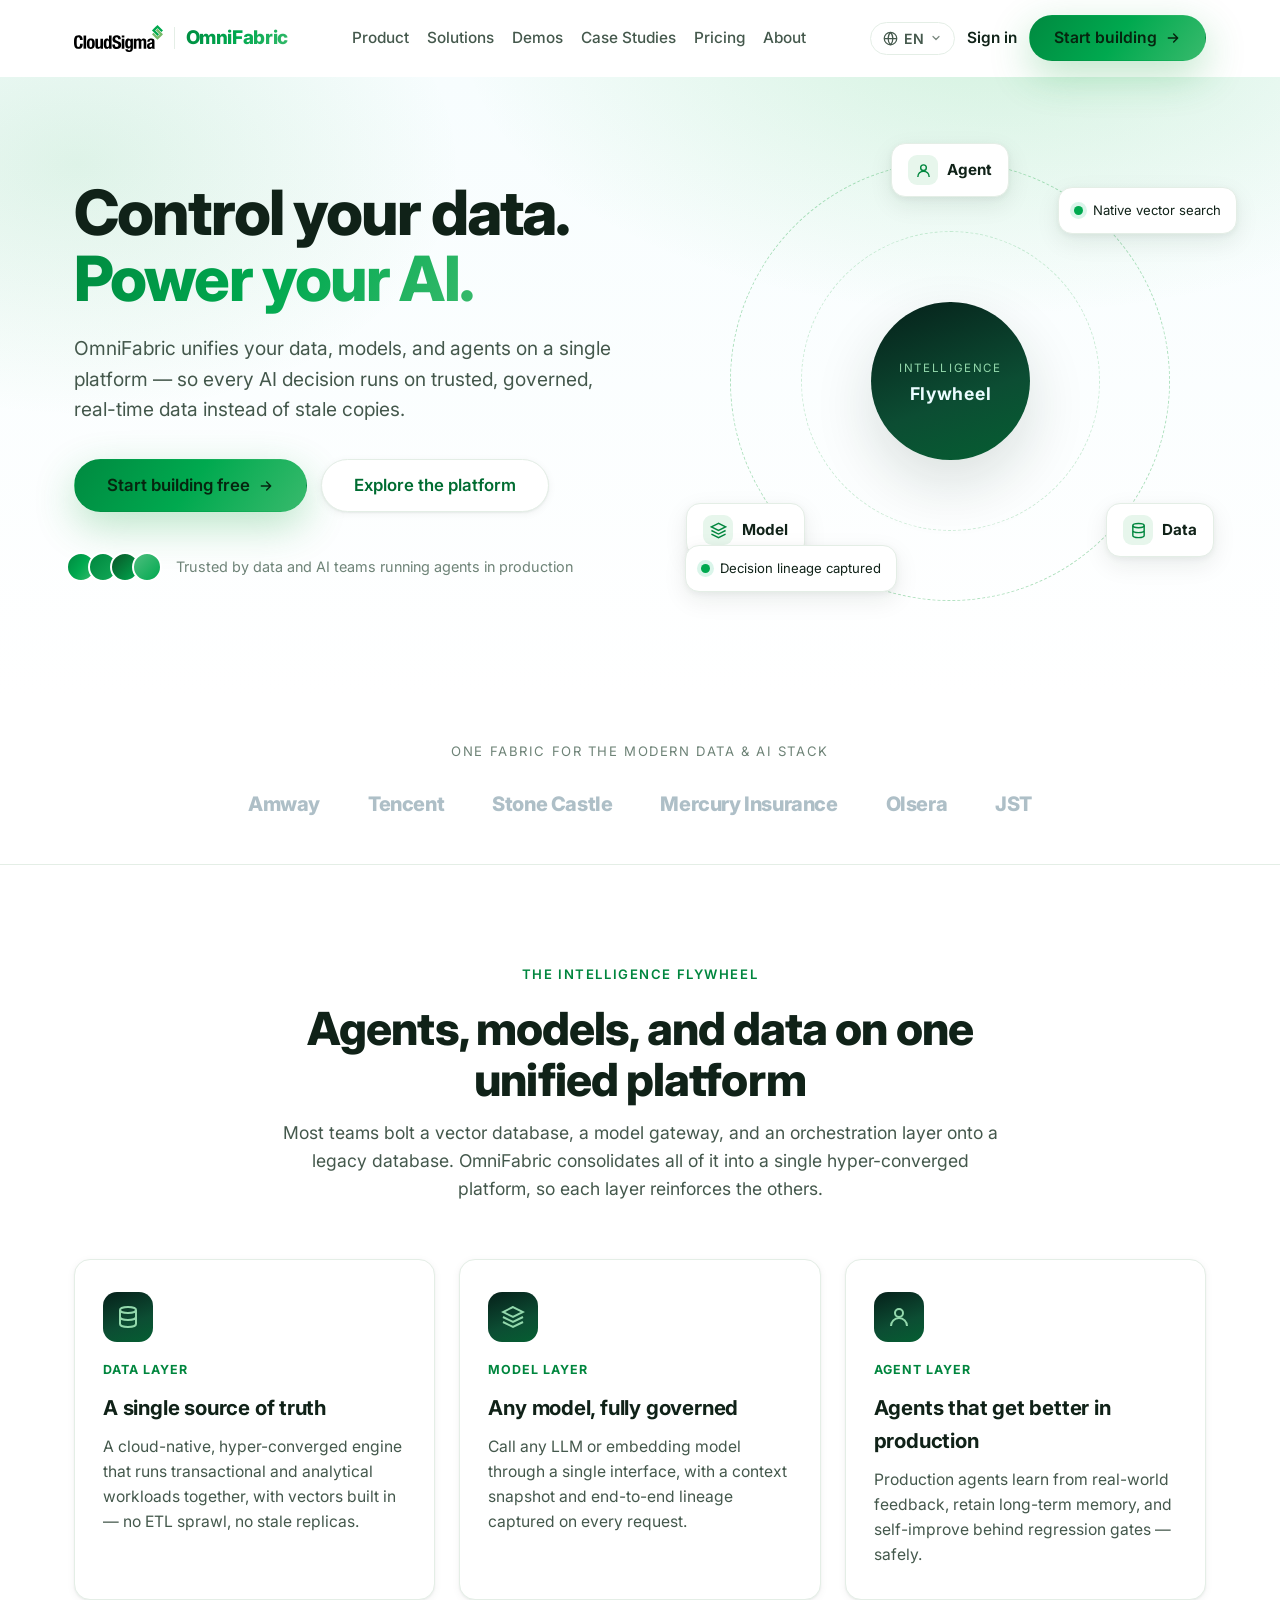
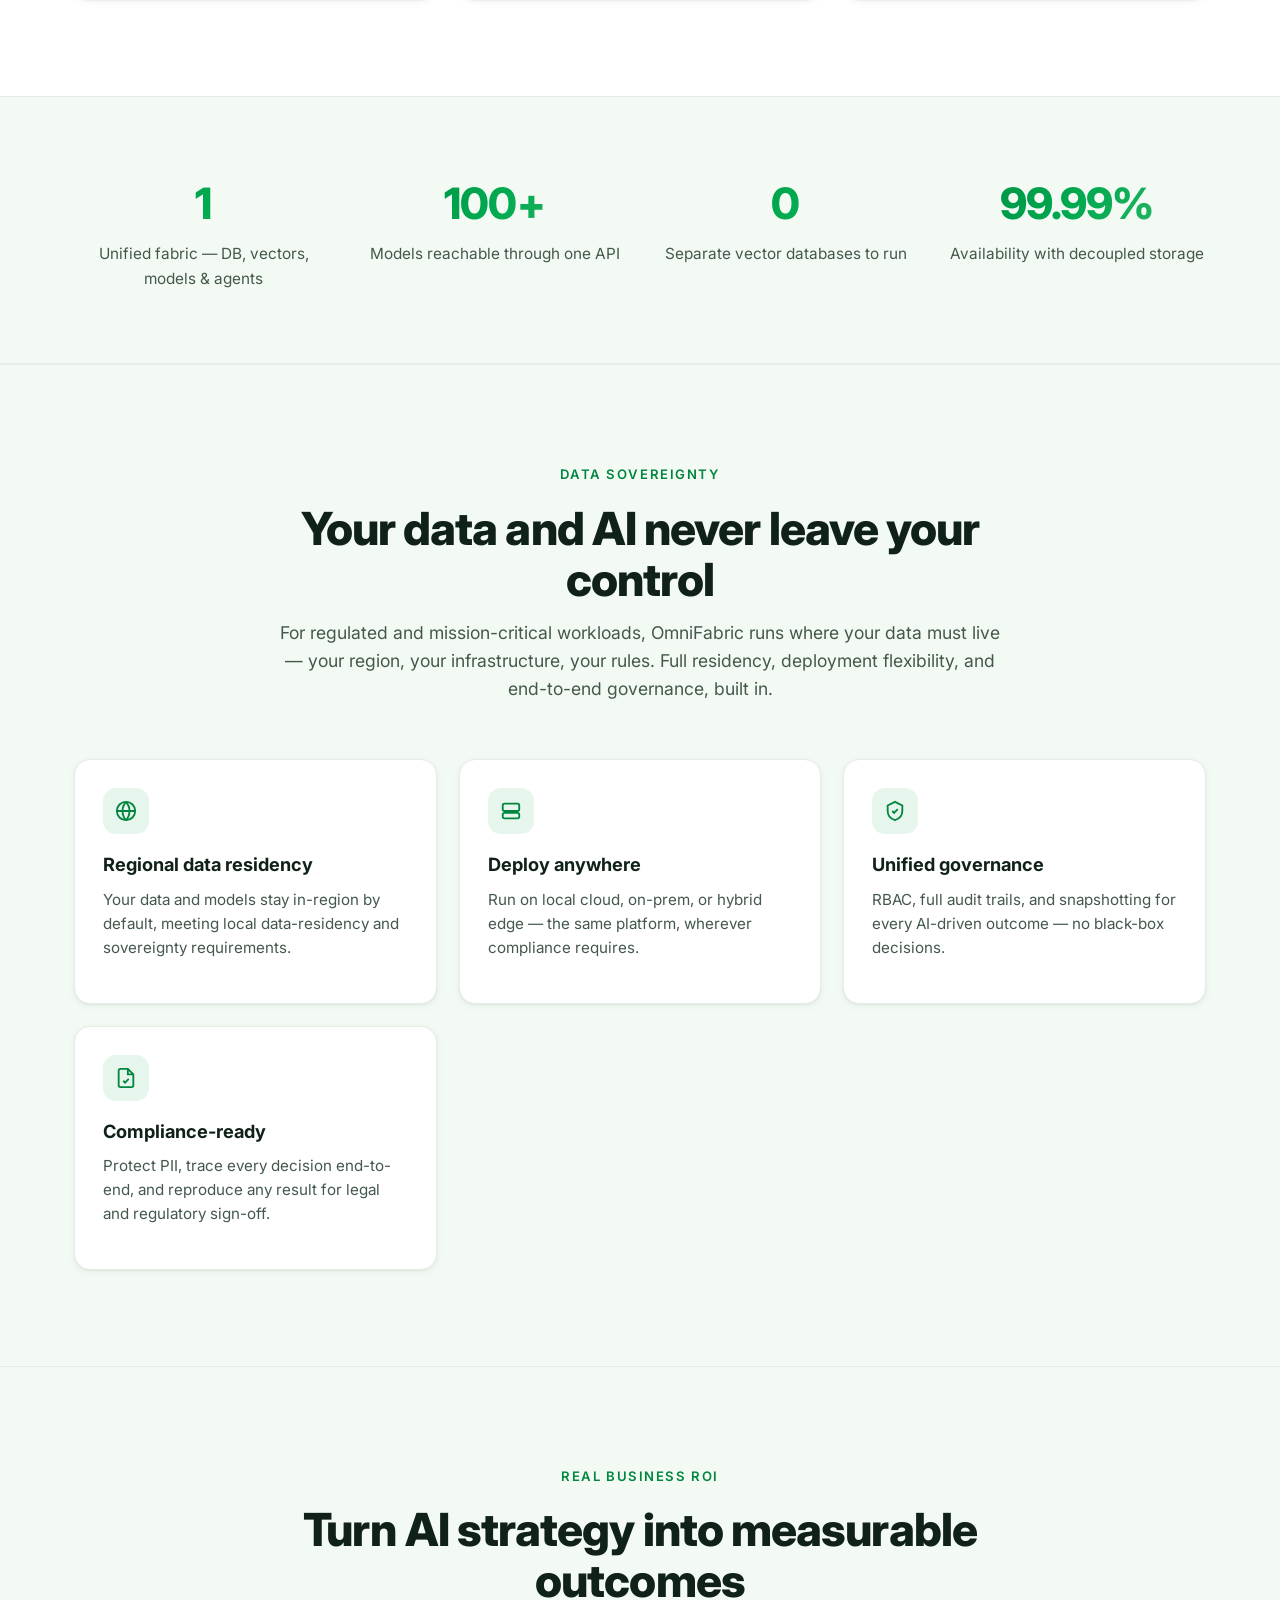
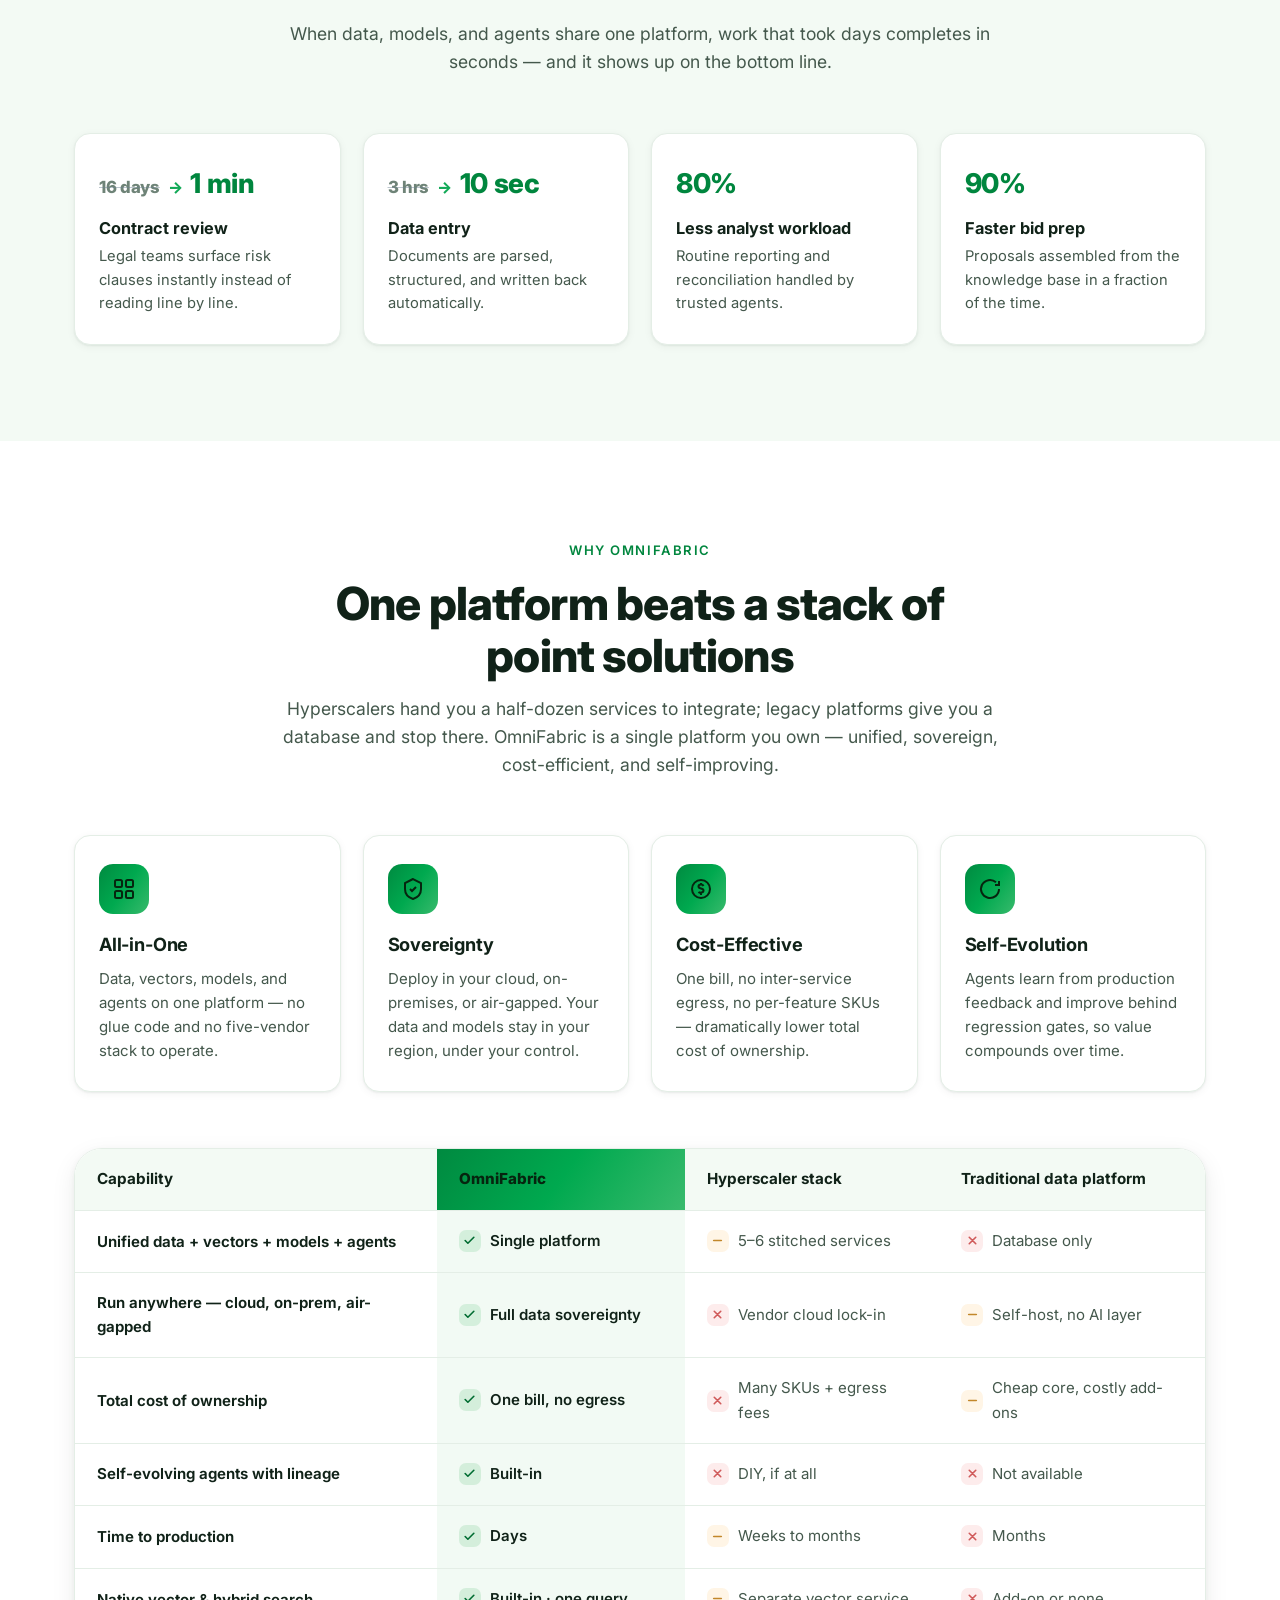
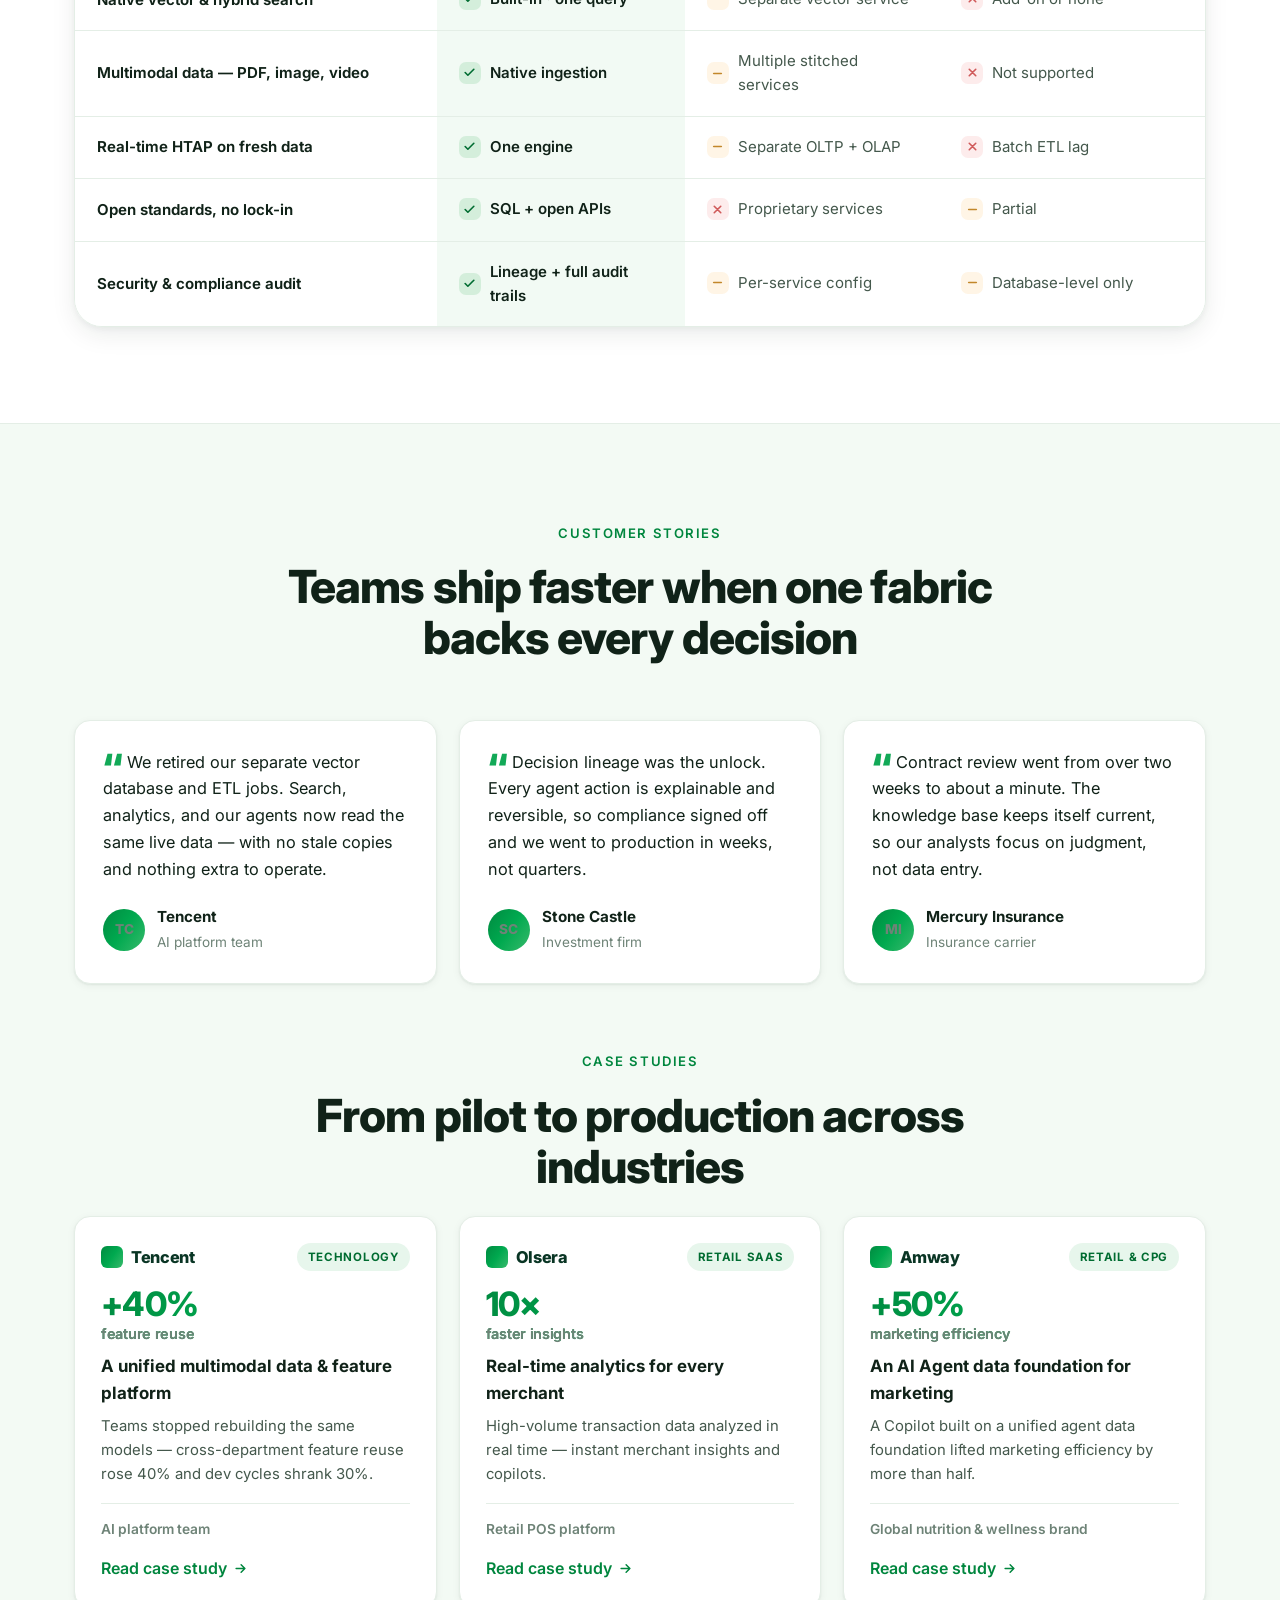
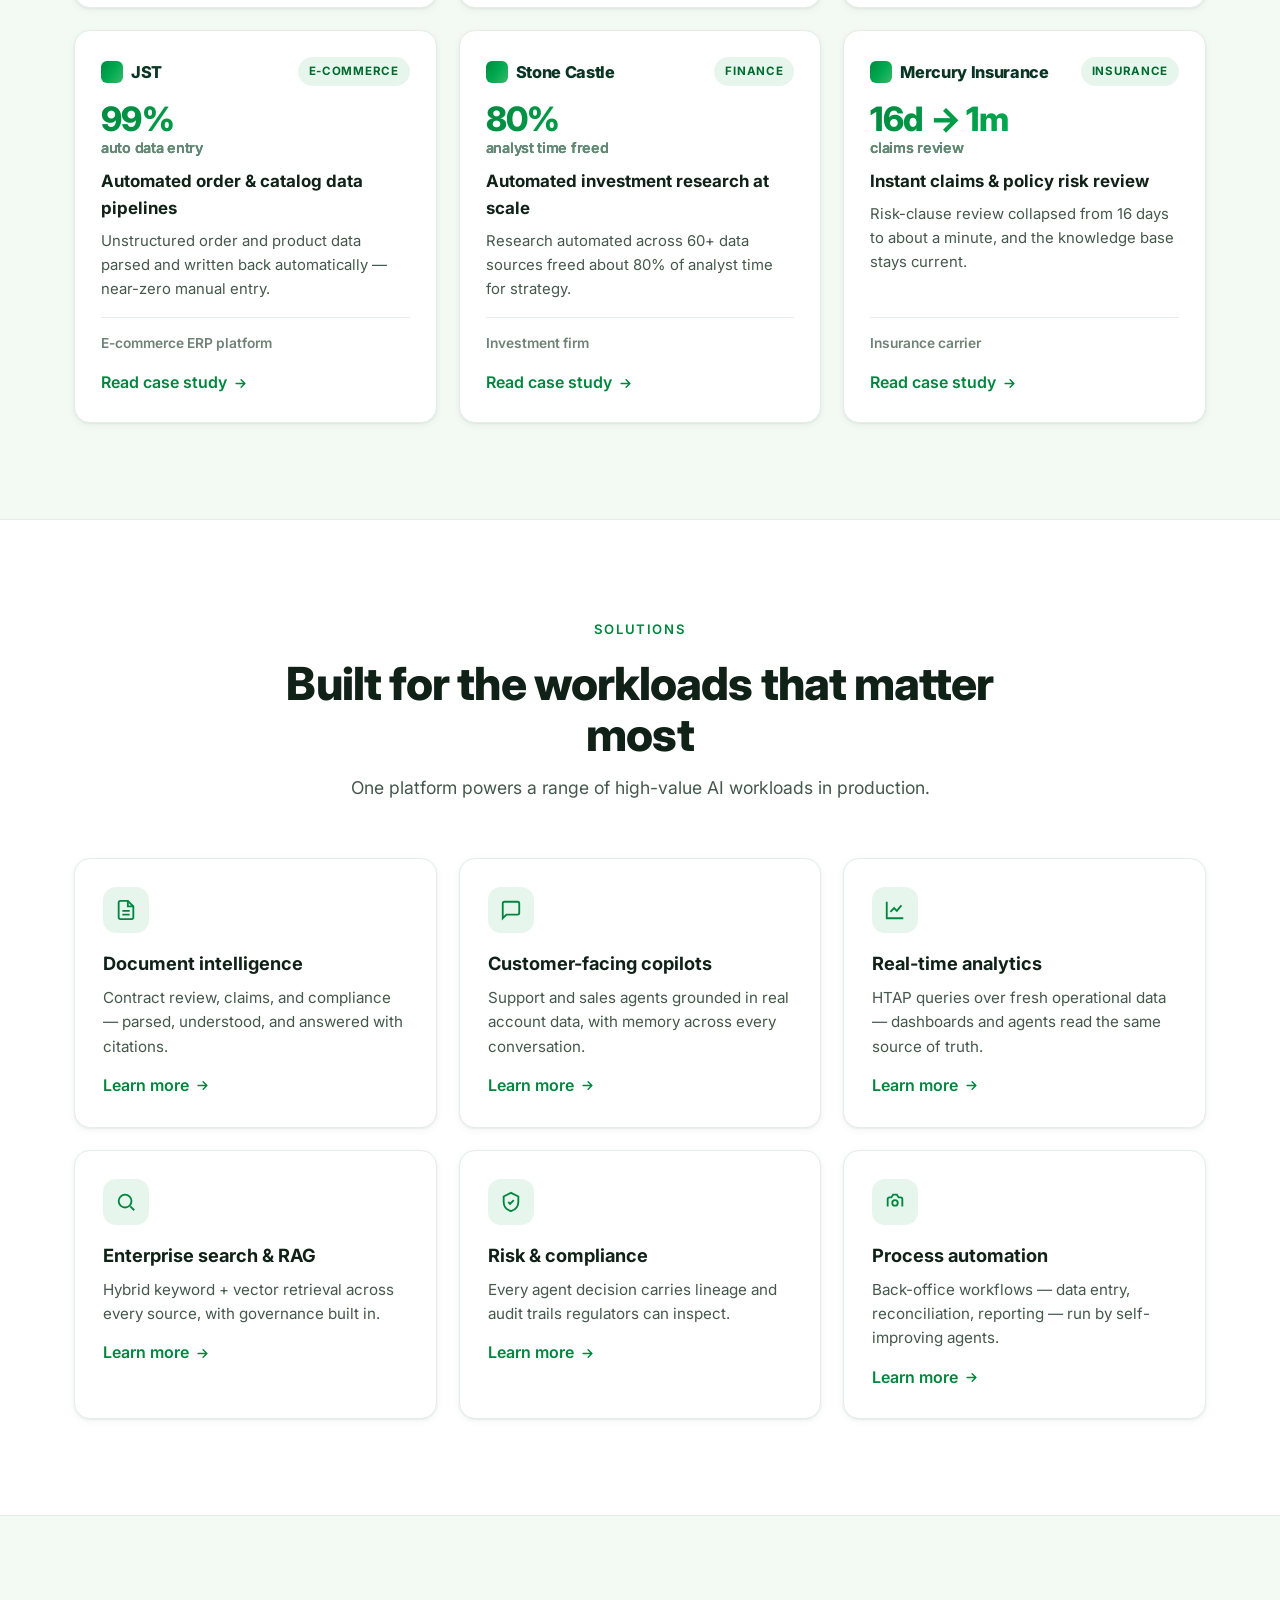
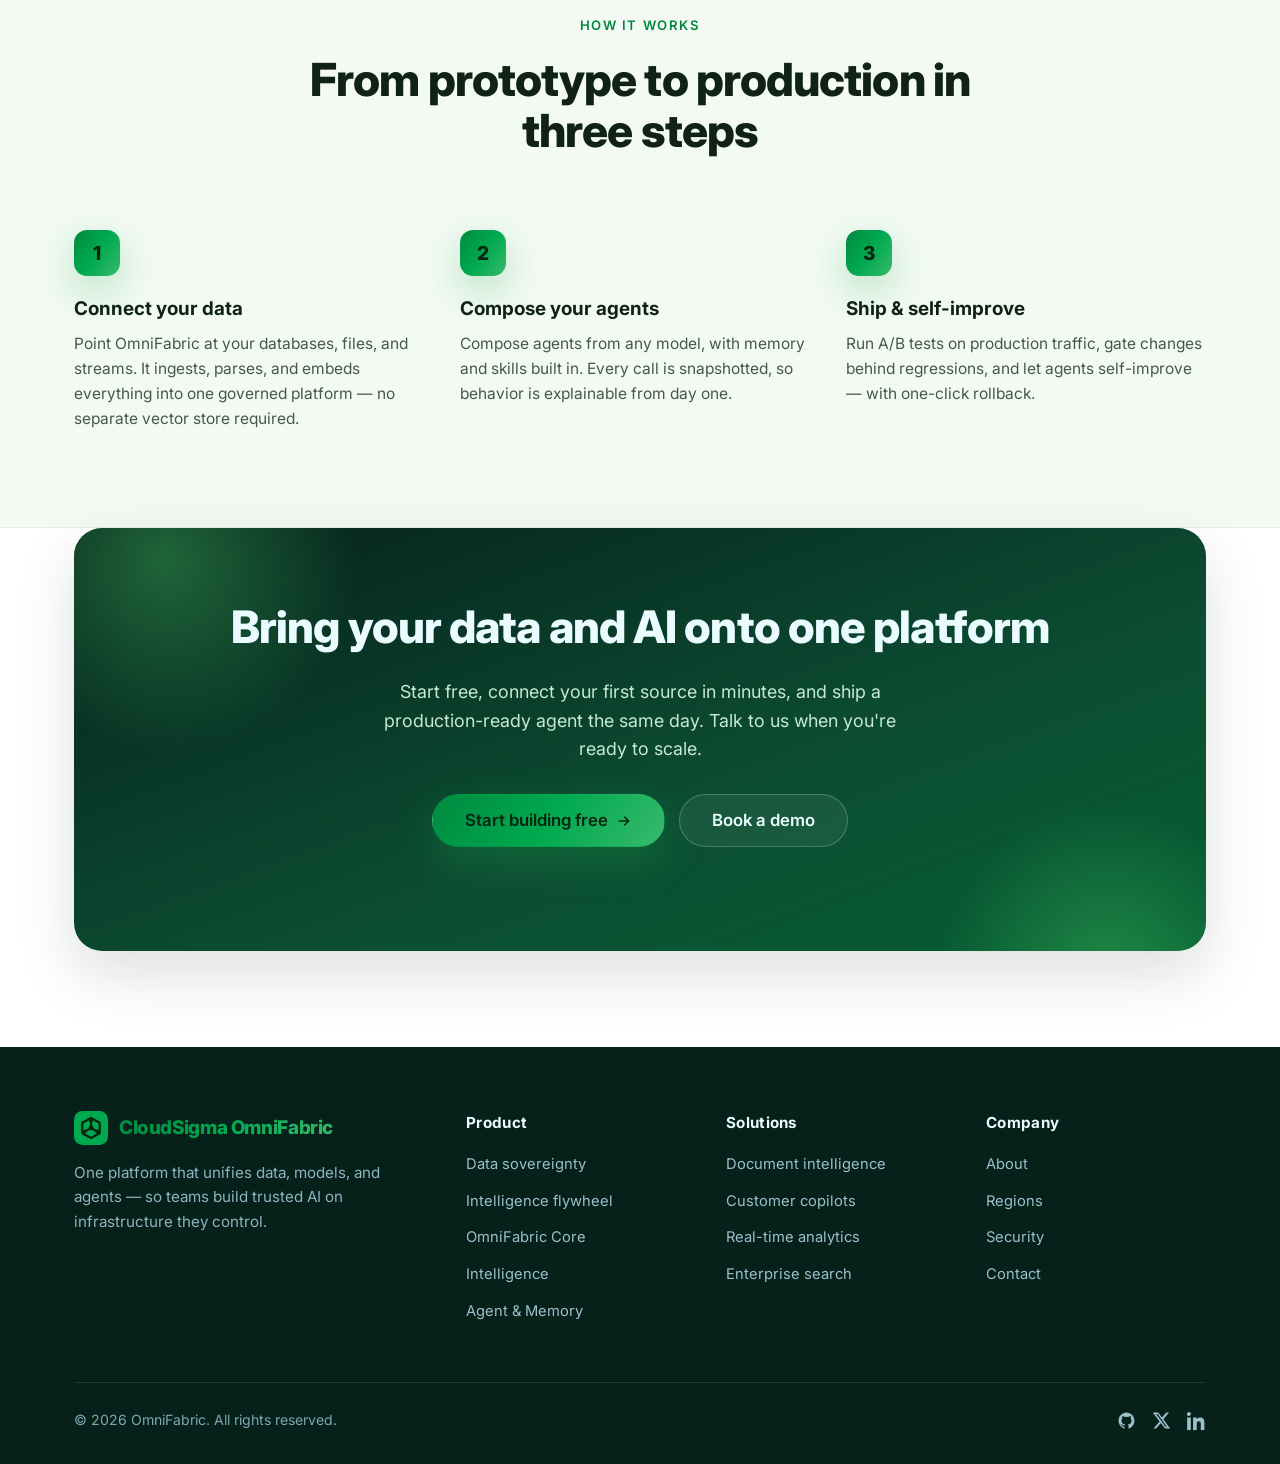
==== commit 33b3b9c6: "Hide Docs; bridge auth CTAs to static sign-in until SSO broker is deployed - Remove the Docs entry p" ====
--- a/index.html
+++ b/index.html
@@ -11,7 +11,7 @@
   <link rel="preconnect" href="https://fonts.googleapis.com" />
   <link rel="preconnect" href="https://fonts.gstatic.com" crossorigin />
   <link href="https://fonts.googleapis.com/css2?family=Inter:wght@400;500;600;700;800&display=swap" rel="stylesheet" />
-  <link rel="stylesheet" href="assets/css/styles.css?v=12" />
+  <link rel="stylesheet" href="assets/css/styles.css?v=13" />
   <link rel="icon" href="data:image/svg+xml,%3Csvg xmlns='http://www.w3.org/2000/svg' viewBox='0 0 32 32'%3E%3Cdefs%3E%3ClinearGradient id='g' x1='0' y1='0' x2='1' y2='1'%3E%3Cstop offset='0' stop-color='%2300a94f'/%3E%3Cstop offset='1' stop-color='%232fb265'/%3E%3C/linearGradient%3E%3C/defs%3E%3Crect width='32' height='32' rx='8' fill='url(%23g)'/%3E%3Cpath d='M16 6.5L24.2 11L24.2 21L16 25.5L7.8 21L7.8 11Z' fill='none' stroke='%2306250f' stroke-width='2.1' stroke-linejoin='round'/%3E%3Cpath d='M16 16L16 9.2M16 16L10 19.4M16 16L22 19.4' fill='none' stroke='%2306250f' stroke-width='2.1' stroke-linecap='round'/%3E%3Ccircle cx='16' cy='16' r='2.3' fill='%2306250f'/%3E%3Ccircle cx='16' cy='9.2' r='1.9' fill='%2306250f'/%3E%3Ccircle cx='10' cy='19.4' r='1.9' fill='%2306250f'/%3E%3Ccircle cx='22' cy='19.4' r='1.9' fill='%2306250f'/%3E%3C/svg%3E" />
 </head>
 <body>
@@ -21,7 +21,7 @@
     <div class="container">
       <nav class="nav" id="nav">
         <a class="brand" href="index.html" aria-label="CloudSigma OmniFabric home">
-          <img class="cs-logo" src="assets/img/cloudsigma-logo.svg?v=12" alt="CloudSigma" width="90" height="27" />
+          <img class="cs-logo" src="assets/img/cloudsigma-logo.svg?v=13" alt="CloudSigma" width="90" height="27" />
           <span class="brand-div" aria-hidden="true"></span>
           <span class="wordmark">OmniFabric</span>
         </a>
@@ -32,7 +32,6 @@
           <li><a href="demo.html" data-i18n="nav.demo">Demos</a></li>
           <li><a href="customers.html" data-i18n="nav.customers">Case Studies</a></li>
           <li><a href="pricing.html" data-i18n="nav.pricing">Pricing</a></li>
-          <li><a href="docs.html" data-i18n="nav.docs">Docs</a></li>
           <li><a href="about.html" data-i18n="nav.about">About</a></li>
         </ul>
 
@@ -564,7 +563,6 @@
           <ul>
             <li><a href="about.html" data-i18n="footer.cf1">About</a></li>
             <li><a href="product.html#regions" data-i18n="nav.regions">Regions</a></li>
-            <li><a href="docs.html" data-i18n="footer.cf2">Documentation</a></li>
             <li><a href="#" data-i18n="footer.cf3">Security</a></li>
             <li><a href="https://calendly.com/tan-dovan/30min" target="_blank" rel="noopener" data-i18n="footer.cf4">Contact</a></li>
           </ul>
@@ -581,8 +579,12 @@
     </div>
   </footer>
 
-  <script src="assets/js/i18n.js?v=12"></script>
+  <script>/* TEMP bridge: route auth CTAs to the static sign-in page until the
+     CloudSigma SSO broker is deployed. Remove (or repoint to /auth/cloudsigma/*)
+     once the broker service is live. */
+  window.OMNIFABRIC_AUTH_CONFIG = { loginUrl: "auth.html", registerUrl: "auth.html" };</script>
+  <script src="assets/js/i18n.js?v=13"></script>
   <script src="assets/js/auth.js"></script>
-  <script src="assets/js/main.js?v=12"></script>
+  <script src="assets/js/main.js?v=13"></script>
 </body>
 </html>
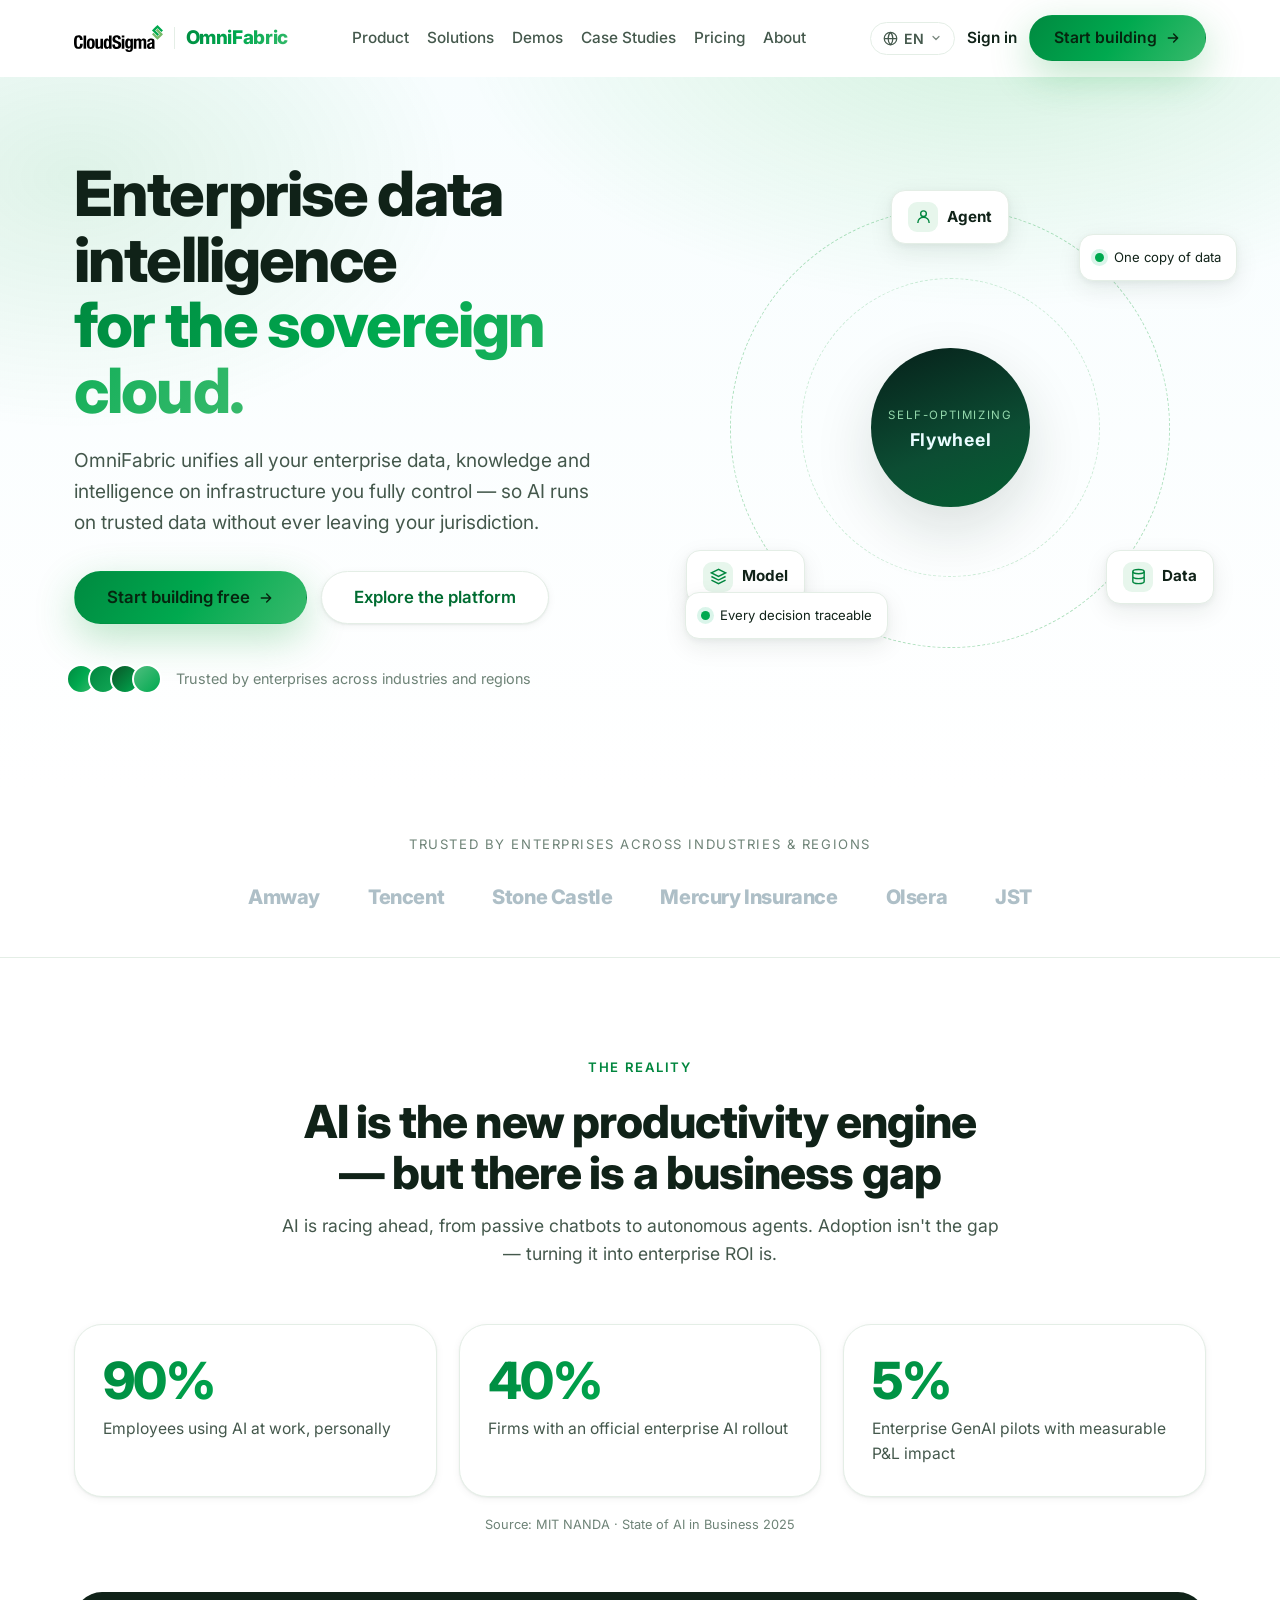
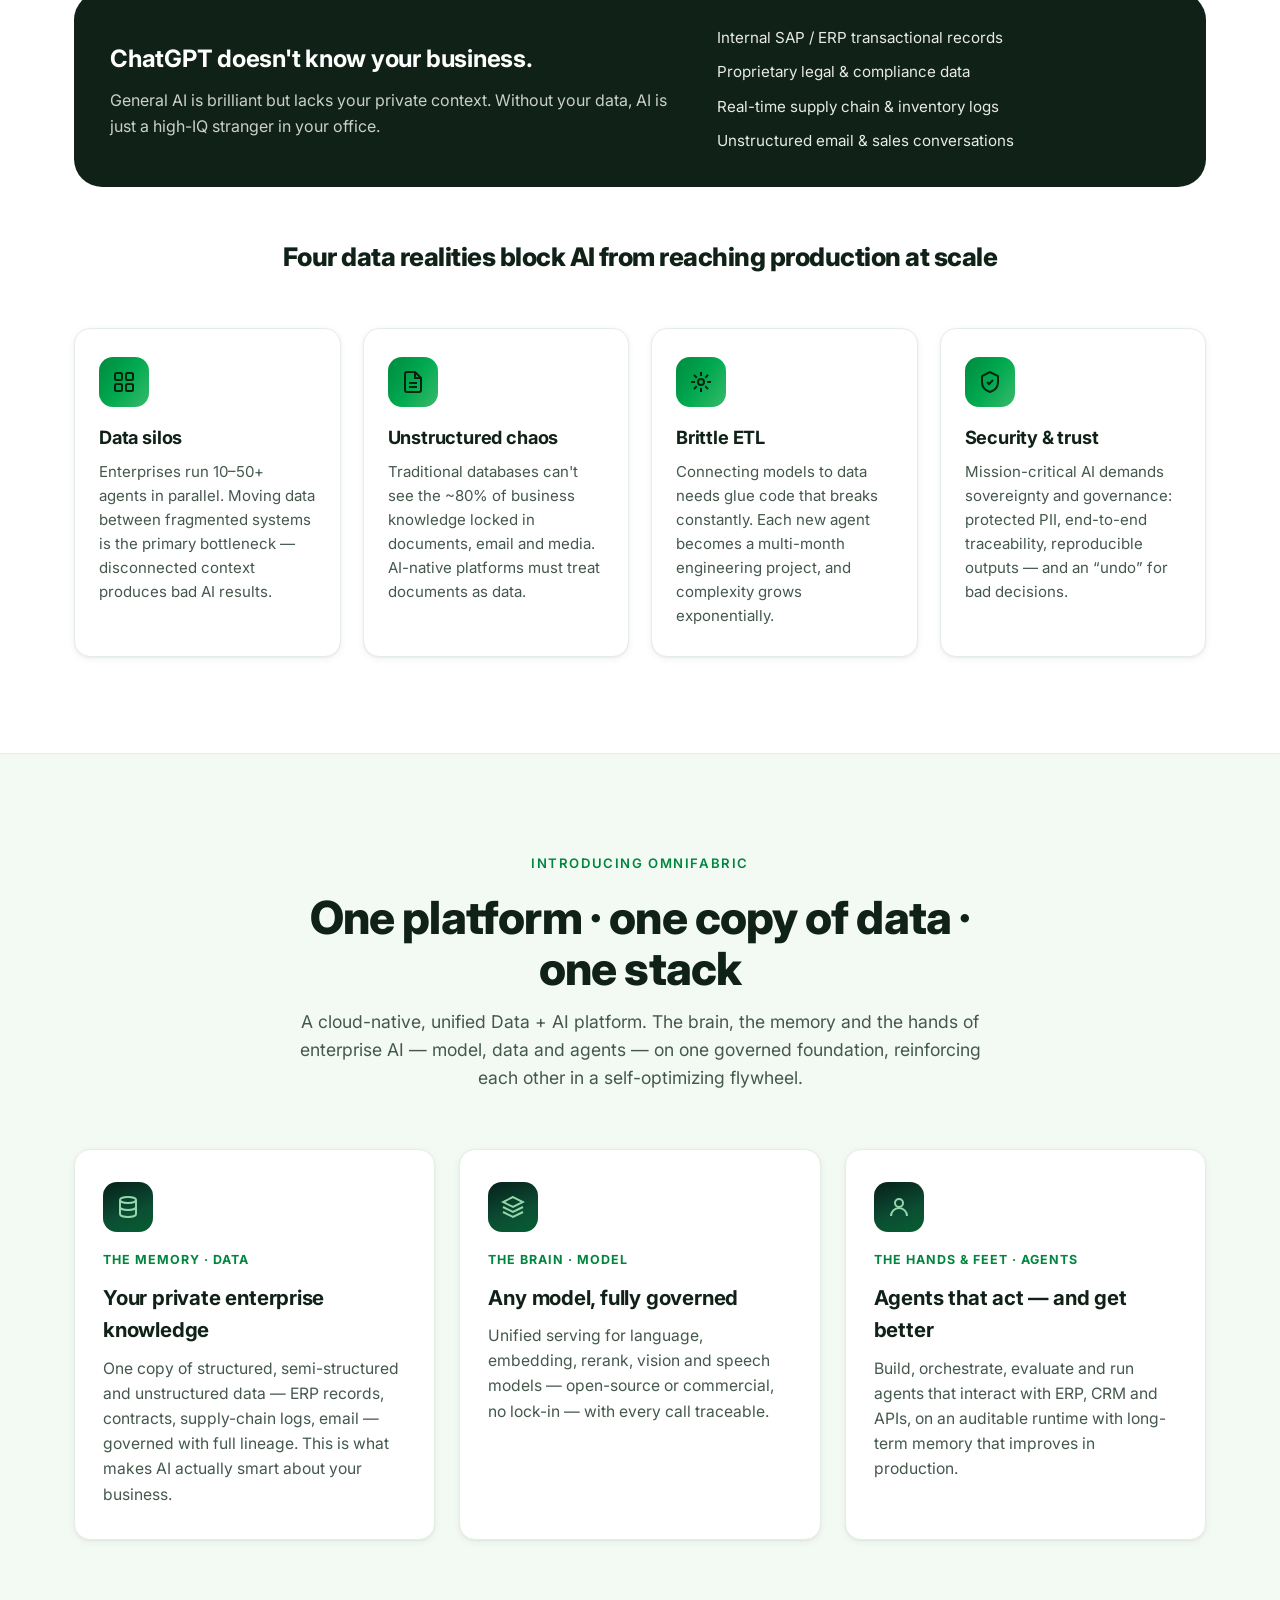
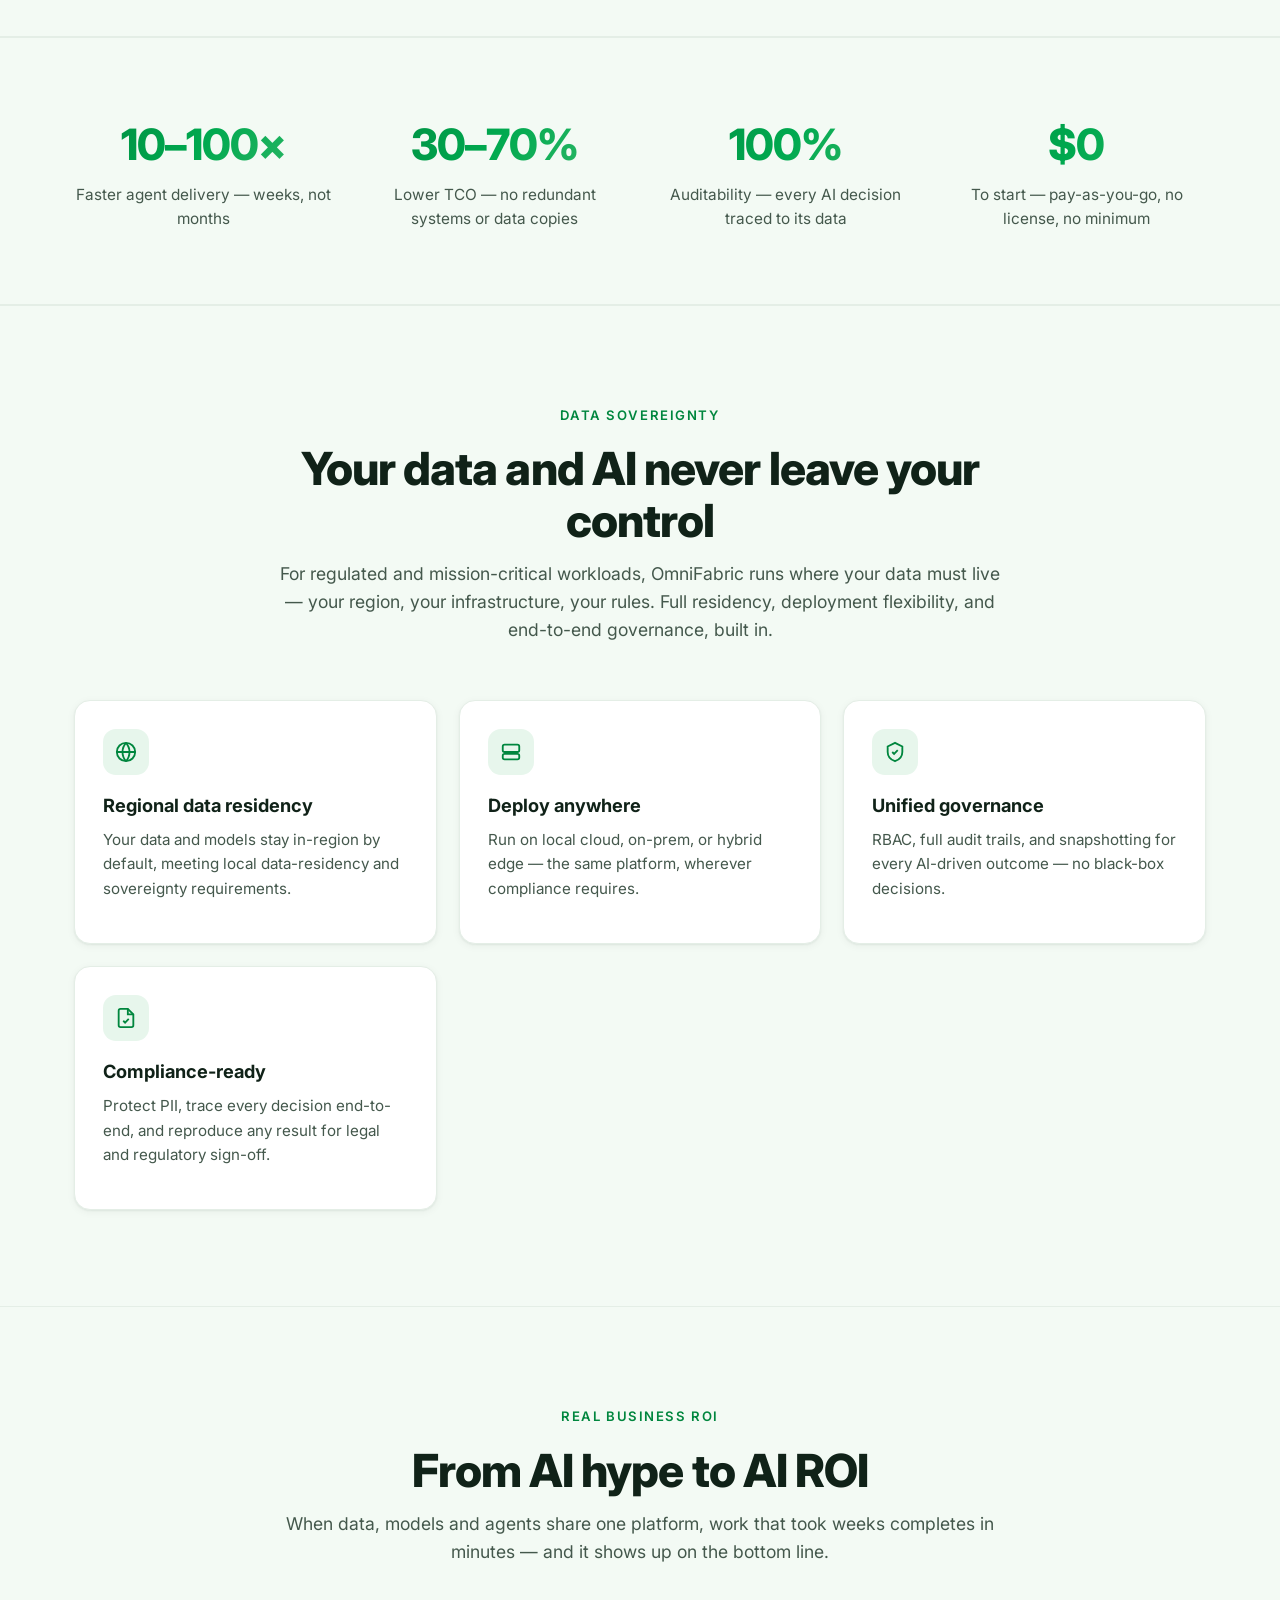
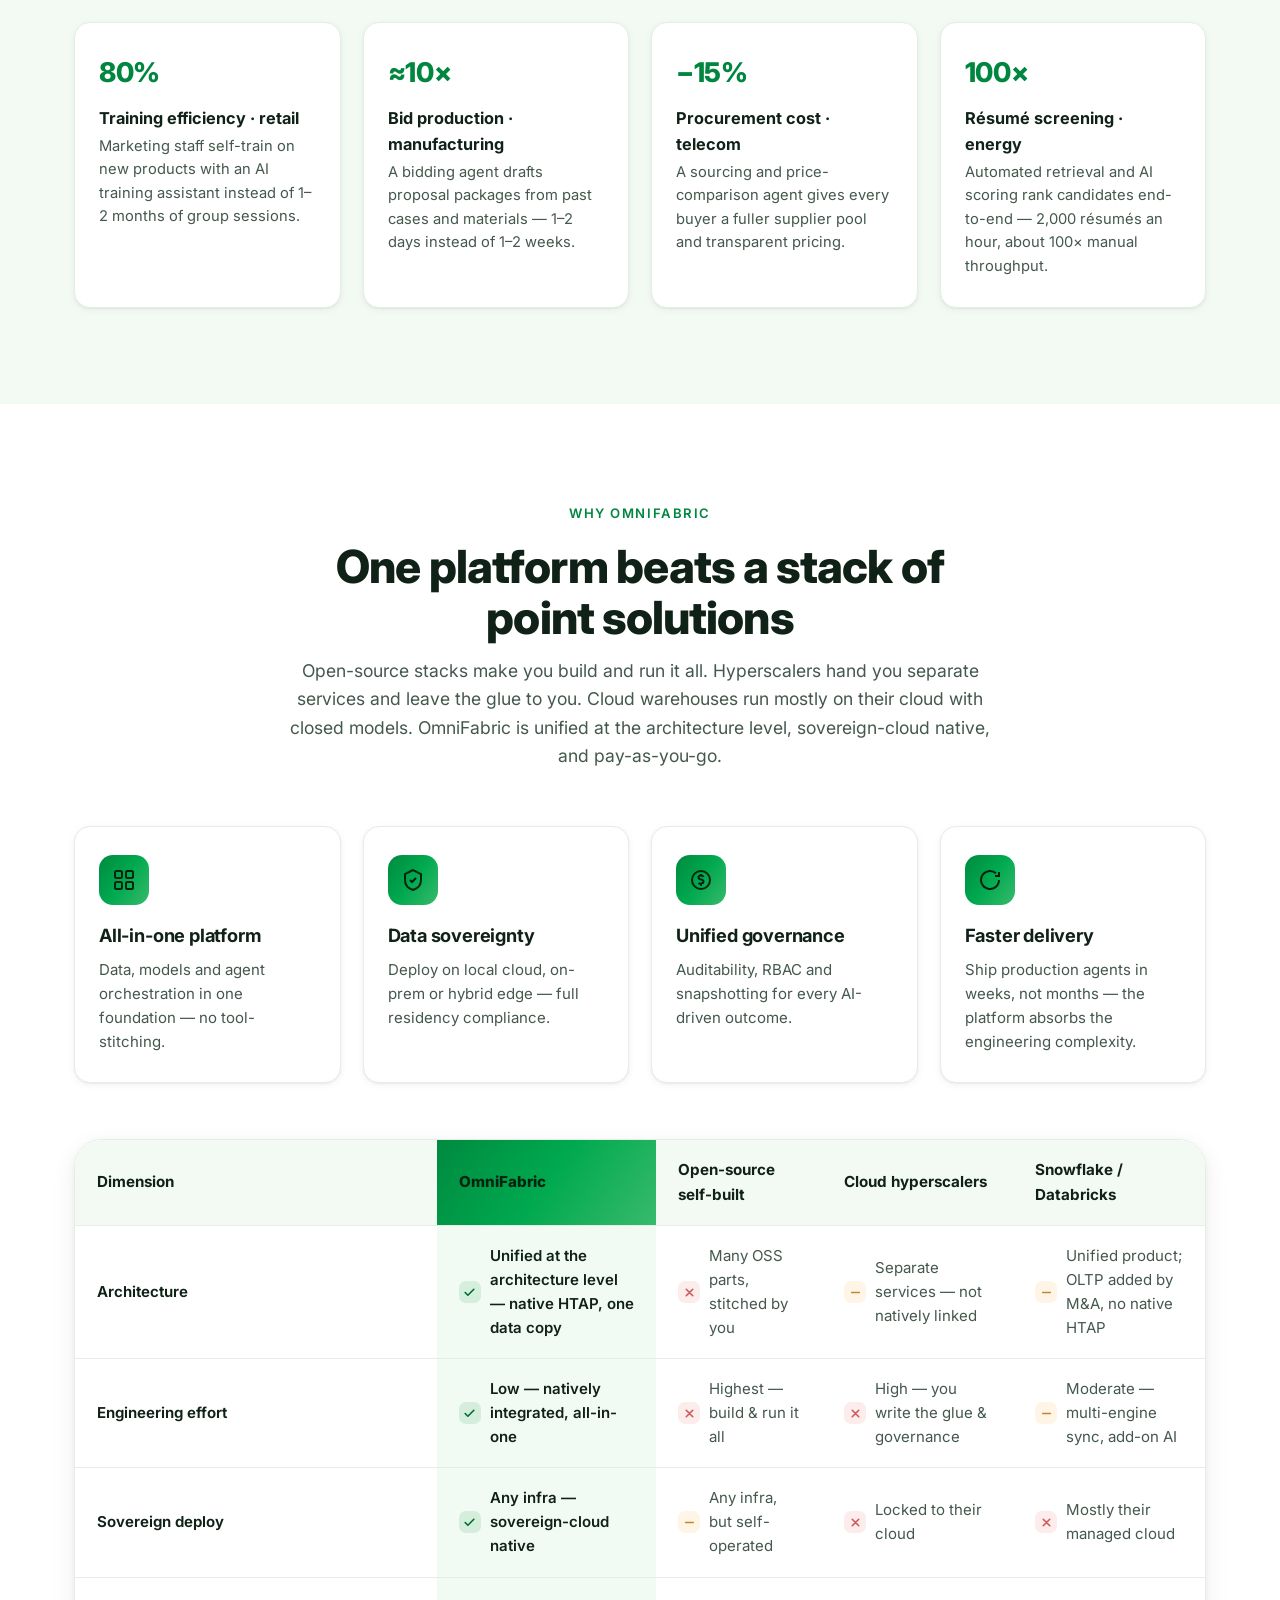
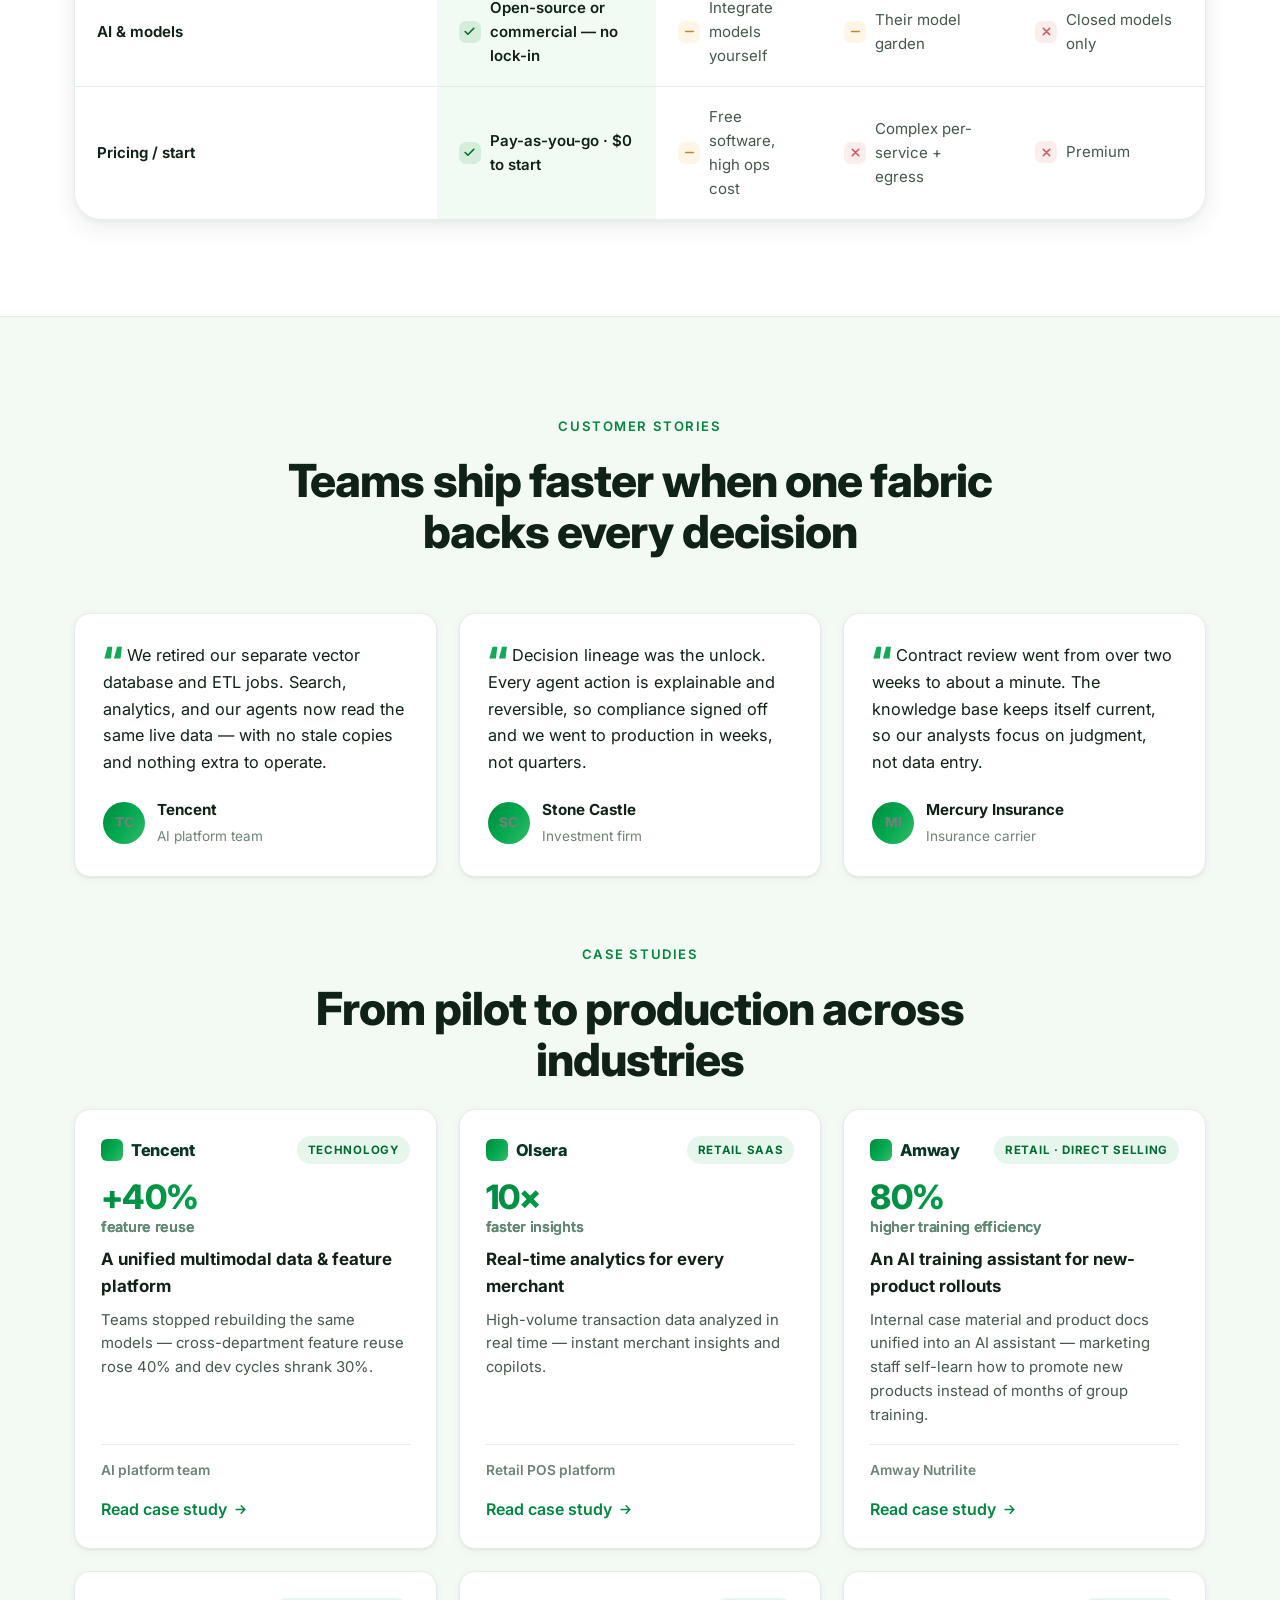
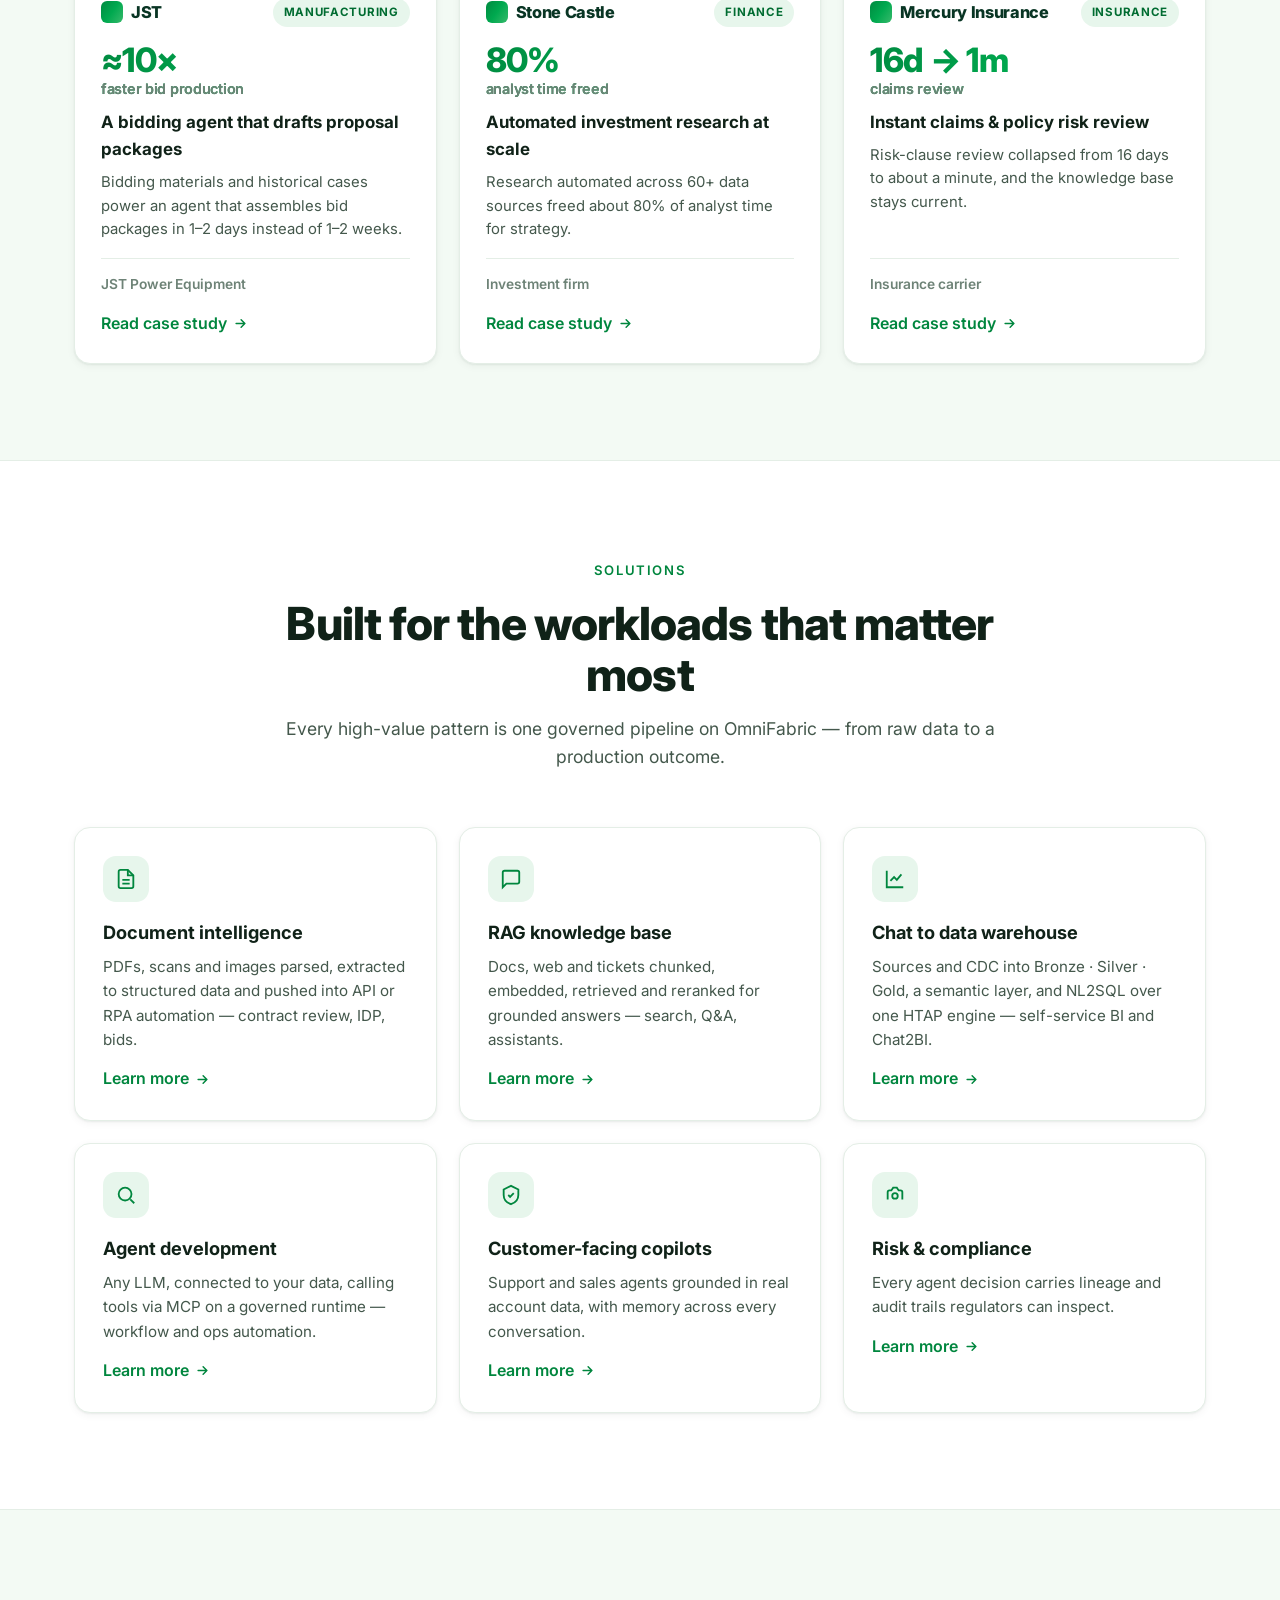
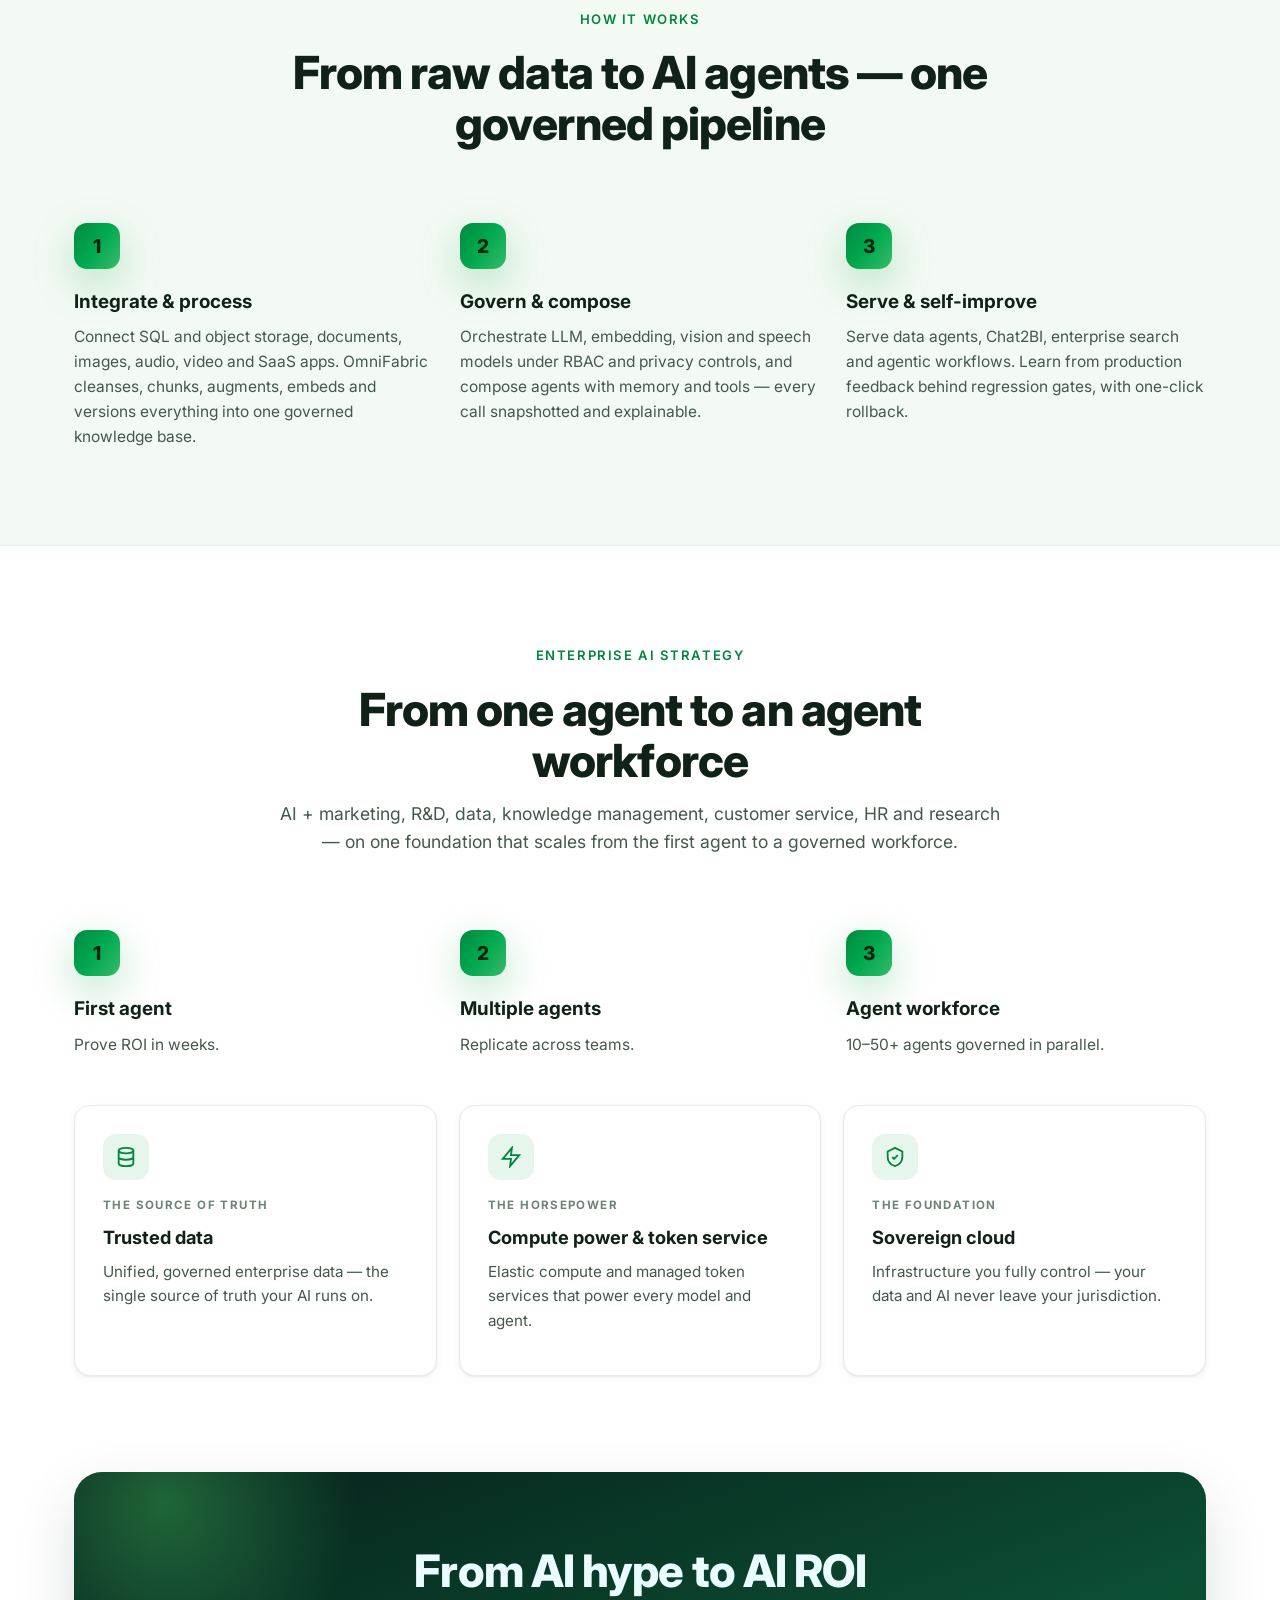
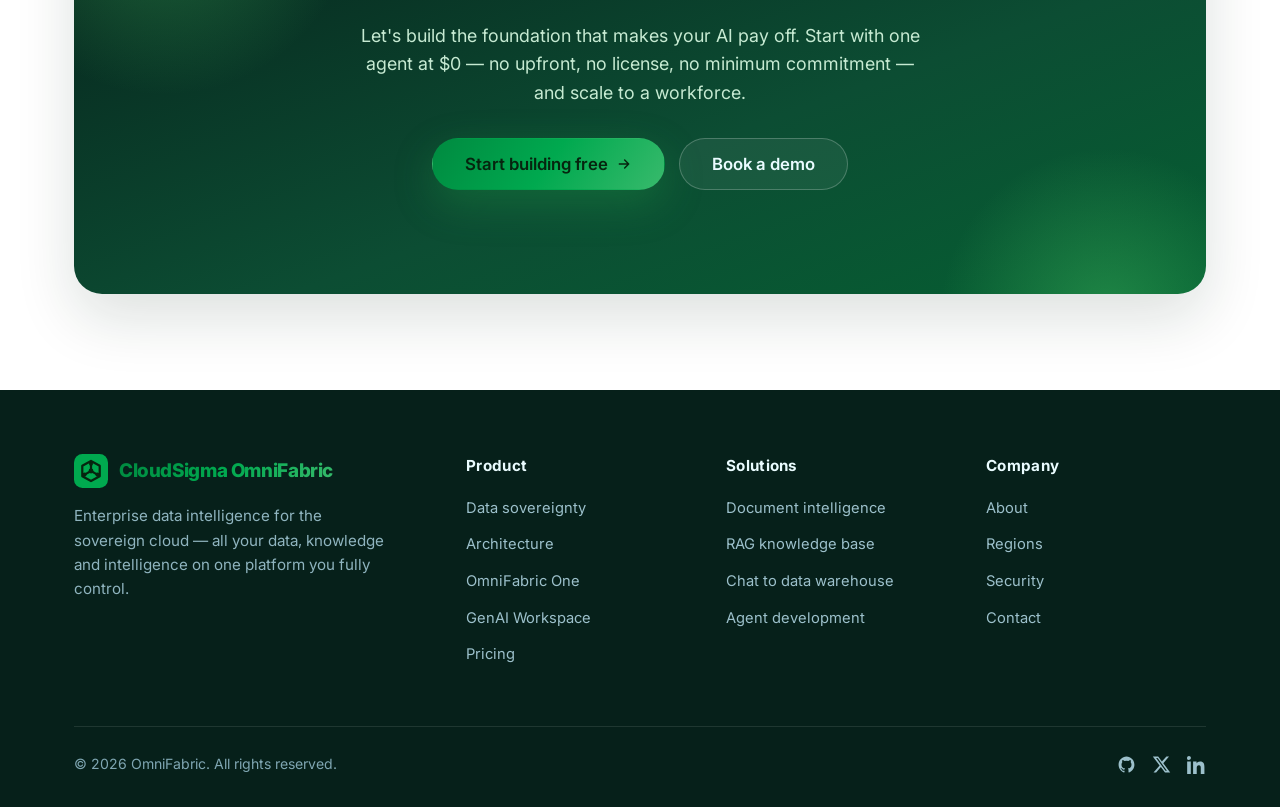
==== commit c8425bbf: "Align site with CS roundtable deck and updated matrixorigin.io positioning - Home: sovereign-cloud h" ====
--- a/index.html
+++ b/index.html
@@ -3,15 +3,15 @@
 <head>
   <meta charset="UTF-8" />
   <meta name="viewport" content="width=device-width, initial-scale=1.0" />
-  <title>CloudSigma OmniFabric — The Unified Intelligence Fabric for Data &amp; AI</title>
-  <meta name="description" content="OmniFabric weaves data, models, and agents into one self-reinforcing intelligence fabric. A hyper-converged, cloud-native data platform with built-in vector search, multimodal processing, and production-grade AI agents." />
+  <title>CloudSigma OmniFabric — Enterprise Data Intelligence for the Sovereign Cloud</title>
+  <meta name="description" content="OmniFabric is an enterprise-grade data intelligence platform for the sovereign cloud — it unifies all your enterprise data, knowledge and intelligence on infrastructure you fully control, so AI runs on trusted data without ever leaving your jurisdiction." />
   <meta property="og:title" content="OmniFabric — Control Your Data, Power Your AI" />
   <meta property="og:description" content="One unified fabric for data, models, and agents. Turn AI strategy into real business ROI." />
   <meta property="og:type" content="website" />
   <link rel="preconnect" href="https://fonts.googleapis.com" />
   <link rel="preconnect" href="https://fonts.gstatic.com" crossorigin />
   <link href="https://fonts.googleapis.com/css2?family=Inter:wght@400;500;600;700;800&display=swap" rel="stylesheet" />
-  <link rel="stylesheet" href="assets/css/styles.css?v=13" />
+  <link rel="stylesheet" href="assets/css/styles.css?v=15" />
   <link rel="icon" href="data:image/svg+xml,%3Csvg xmlns='http://www.w3.org/2000/svg' viewBox='0 0 32 32'%3E%3Cdefs%3E%3ClinearGradient id='g' x1='0' y1='0' x2='1' y2='1'%3E%3Cstop offset='0' stop-color='%2300a94f'/%3E%3Cstop offset='1' stop-color='%232fb265'/%3E%3C/linearGradient%3E%3C/defs%3E%3Crect width='32' height='32' rx='8' fill='url(%23g)'/%3E%3Cpath d='M16 6.5L24.2 11L24.2 21L16 25.5L7.8 21L7.8 11Z' fill='none' stroke='%2306250f' stroke-width='2.1' stroke-linejoin='round'/%3E%3Cpath d='M16 16L16 9.2M16 16L10 19.4M16 16L22 19.4' fill='none' stroke='%2306250f' stroke-width='2.1' stroke-linecap='round'/%3E%3Ccircle cx='16' cy='16' r='2.3' fill='%2306250f'/%3E%3Ccircle cx='16' cy='9.2' r='1.9' fill='%2306250f'/%3E%3Ccircle cx='10' cy='19.4' r='1.9' fill='%2306250f'/%3E%3Ccircle cx='22' cy='19.4' r='1.9' fill='%2306250f'/%3E%3C/svg%3E" />
 </head>
 <body>
@@ -21,7 +21,7 @@
     <div class="container">
       <nav class="nav" id="nav">
         <a class="brand" href="index.html" aria-label="CloudSigma OmniFabric home">
-          <img class="cs-logo" src="assets/img/cloudsigma-logo.svg?v=13" alt="CloudSigma" width="90" height="27" />
+          <img class="cs-logo" src="assets/img/cloudsigma-logo.svg?v=15" alt="CloudSigma" width="90" height="27" />
           <span class="brand-div" aria-hidden="true"></span>
           <span class="wordmark">OmniFabric</span>
         </a>
@@ -70,9 +70,7 @@
       <div class="container hero-grid">
         <div class="hero-copy">
           <h1 data-i18n="hero.title">Control your data.<br><span class="grad">Power your AI.</span></h1>
-          <p class="lead" data-i18n="hero.lead">OmniFabric weaves data, models, and agents into one self-reinforcing
-            intelligence fabric — so every AI decision is grounded in trusted, governed,
-            real-time data.</p>
+          <p class="lead" data-i18n="hero.lead">OmniFabric unifies all your enterprise data, knowledge and intelligence on infrastructure you fully control — so AI runs on trusted data without ever leaving your jurisdiction.</p>
           <div class="hero-cta">
             <a href="#" class="btn btn-primary btn-lg" data-auth-action="register"><span data-i18n="hero.cta1">Start building free</span>
               <svg viewBox="0 0 24 24" fill="none" stroke="currentColor" stroke-width="2.2" stroke-linecap="round" stroke-linejoin="round"><path d="M5 12h14M13 6l6 6-6 6"/></svg>
@@ -115,8 +113,64 @@
       </div>
     </section>
 
+    <!-- ============ THE REALITY ============ -->
+    <section class="section" id="reality">
+      <div class="container">
+        <div class="section-head center reveal">
+          <span class="eyebrow" data-i18n="rl.eb">The reality</span>
+          <h2 data-i18n="rl.h">AI is the new productivity engine — but there is a business gap</h2>
+          <p data-i18n="rl.p">AI is racing ahead, from passive chatbots to autonomous agents. Adoption isn't the gap — turning it into enterprise ROI is.</p>
+        </div>
+        <div class="divide-grid">
+          <div class="divide reveal"><div class="num">90%</div><div class="lbl" data-i18n="rl.s1.l">Employees using AI at work, personally</div></div>
+          <div class="divide reveal"><div class="num">40%</div><div class="lbl" data-i18n="rl.s2.l">Firms with an official enterprise AI rollout</div></div>
+          <div class="divide reveal"><div class="num">5%</div><div class="lbl" data-i18n="rl.s3.l">Enterprise GenAI pilots with measurable P&amp;L impact</div></div>
+        </div>
+        <p class="divide-src reveal" data-i18n="rl.src">Source: MIT NANDA · State of AI in Business 2025</p>
+
+        <div class="quote-band reveal">
+          <div>
+            <h3 data-i18n="rl.q">ChatGPT doesn't know your business.</h3>
+            <p data-i18n="rl.qp">General AI is brilliant but lacks your private context. Without your data, AI is just a high-IQ stranger in your office.</p>
+          </div>
+          <ul>
+            <li><span class="ck"><svg viewBox="0 0 24 24" fill="none" stroke="currentColor" stroke-width="3" stroke-linecap="round" stroke-linejoin="round"><path d="M20 6 9 17l-5-5"/></svg></span><span data-i18n="rl.k1">Internal SAP / ERP transactional records</span></li>
+            <li><span class="ck"><svg viewBox="0 0 24 24" fill="none" stroke="currentColor" stroke-width="3" stroke-linecap="round" stroke-linejoin="round"><path d="M20 6 9 17l-5-5"/></svg></span><span data-i18n="rl.k2">Proprietary legal &amp; compliance data</span></li>
+            <li><span class="ck"><svg viewBox="0 0 24 24" fill="none" stroke="currentColor" stroke-width="3" stroke-linecap="round" stroke-linejoin="round"><path d="M20 6 9 17l-5-5"/></svg></span><span data-i18n="rl.k3">Real-time supply chain &amp; inventory logs</span></li>
+            <li><span class="ck"><svg viewBox="0 0 24 24" fill="none" stroke="currentColor" stroke-width="3" stroke-linecap="round" stroke-linejoin="round"><path d="M20 6 9 17l-5-5"/></svg></span><span data-i18n="rl.k4">Unstructured email &amp; sales conversations</span></li>
+          </ul>
+        </div>
+
+        <div class="section-head center reveal">
+          <h2 style="font-size:1.6rem;" data-i18n="rl.four.h">Four data realities block AI from reaching production at scale</h2>
+        </div>
+        <div class="adv-grid" style="margin-bottom:0;">
+          <article class="adv reveal">
+            <div class="ic"><svg viewBox="0 0 24 24" fill="none" stroke="currentColor" stroke-width="2"><rect x="3" y="3" width="7" height="7" rx="1.5"/><rect x="14" y="14" width="7" height="7" rx="1.5"/><rect x="14" y="3" width="7" height="7" rx="1.5"/><rect x="3" y="14" width="7" height="7" rx="1.5"/></svg></div>
+            <h3 data-i18n="rl.d1.t">Data silos</h3>
+            <p data-i18n="rl.d1.d">Enterprises run 10–50+ agents in parallel. Moving data between fragmented systems is the primary bottleneck — disconnected context produces bad AI results.</p>
+          </article>
+          <article class="adv reveal">
+            <div class="ic"><svg viewBox="0 0 24 24" fill="none" stroke="currentColor" stroke-width="2"><path d="M14 2H6a2 2 0 0 0-2 2v16a2 2 0 0 0 2 2h12a2 2 0 0 0 2-2V8z"/><path d="M14 2v6h6M8 13h8M8 17h8"/></svg></div>
+            <h3 data-i18n="rl.d2.t">Unstructured chaos</h3>
+            <p data-i18n="rl.d2.d">Traditional databases can't see the ~80% of business knowledge locked in documents, email and media. AI-native platforms must treat documents as data.</p>
+          </article>
+          <article class="adv reveal">
+            <div class="ic"><svg viewBox="0 0 24 24" fill="none" stroke="currentColor" stroke-width="2"><circle cx="12" cy="12" r="3"/><path d="M12 2v4M12 18v4M4.9 4.9l2.8 2.8M16.3 16.3l2.8 2.8M2 12h4M18 12h4M4.9 19.1l2.8-2.8M16.3 7.7l2.8-2.8"/></svg></div>
+            <h3 data-i18n="rl.d3.t">Brittle ETL</h3>
+            <p data-i18n="rl.d3.d">Connecting models to data needs glue code that breaks constantly. Each new agent becomes a multi-month engineering project, and complexity grows exponentially.</p>
+          </article>
+          <article class="adv reveal">
+            <div class="ic"><svg viewBox="0 0 24 24" fill="none" stroke="currentColor" stroke-width="2"><path d="M12 2 4 6v6c0 5 3.4 8.5 8 10 4.6-1.5 8-5 8-10V6z"/><path d="m9 12 2 2 4-4"/></svg></div>
+            <h3 data-i18n="rl.d4.t">Security &amp; trust</h3>
+            <p data-i18n="rl.d4.d">Mission-critical AI demands sovereignty and governance: protected PII, end-to-end traceability, reproducible outputs — and an “undo” for bad decisions.</p>
+          </article>
+        </div>
+      </div>
+    </section>
+
     <!-- ============ PILLARS / FLYWHEEL ============ -->
-    <section class="section" id="platform">
+    <section class="section" id="platform" style="background:var(--surface-2);border-top:1px solid var(--line);border-bottom:1px solid var(--line);">
       <div class="container">
         <div class="section-head center reveal">
           <span class="eyebrow" data-i18n="pillars.eyebrow">The intelligence flywheel</span>
@@ -128,21 +182,21 @@
         <div class="pillars-grid">
           <article class="pillar reveal">
             <div class="ic"><svg viewBox="0 0 24 24" fill="none" stroke="currentColor" stroke-width="2"><ellipse cx="12" cy="5" rx="8" ry="3"/><path d="M4 5v14c0 1.7 3.6 3 8 3s8-1.3 8-3V5M4 12c0 1.7 3.6 3 8 3s8-1.3 8-3"/></svg></div>
-            <span class="tag" data-i18n="pillar1.tag">Data Layer</span>
+            <span class="tag" data-i18n="pillar1.tag">The memory · Data</span>
             <h3 data-i18n="pillar1.title">One source of truth</h3>
             <p data-i18n="pillar1.desc">A cloud-native, hyper-converged engine unifies transactional and analytical
               workloads with native vectors — no ETL sprawl, no stale copies.</p>
           </article>
           <article class="pillar reveal">
             <div class="ic"><svg viewBox="0 0 24 24" fill="none" stroke="currentColor" stroke-width="2"><path d="M12 2 2 7l10 5 10-5-10-5Z"/><path d="M2 17l10 5 10-5M2 12l10 5 10-5"/></svg></div>
-            <span class="tag" data-i18n="pillar2.tag">Model Layer</span>
+            <span class="tag" data-i18n="pillar2.tag">The brain · Model</span>
             <h3 data-i18n="pillar2.title">Any model, governed</h3>
             <p data-i18n="pillar2.desc">Route to any LLM or embedding model through one surface, with every call
               wrapped in a context snapshot and full audit lineage.</p>
           </article>
           <article class="pillar reveal">
             <div class="ic"><svg viewBox="0 0 24 24" fill="none" stroke="currentColor" stroke-width="2"><circle cx="12" cy="8" r="4"/><path d="M4 21a8 8 0 0 1 16 0"/></svg></div>
-            <span class="tag" data-i18n="pillar3.tag">Agent Layer</span>
+            <span class="tag" data-i18n="pillar3.tag">The hands &amp; feet · Agents</span>
             <h3 data-i18n="pillar3.title">Agents that improve</h3>
             <p data-i18n="pillar3.desc">Production agents learn from implicit feedback, retain long-term memory,
               and self-evolve behind regression gates — safely, in production.</p>
@@ -155,10 +209,10 @@
     <section class="stats section--tight">
       <div class="container">
         <div class="stats-grid">
-          <div class="stat reveal"><div class="num">1</div><div class="lbl" data-i18n="stat1.lbl">Unified fabric — DB, vectors, models &amp; agents</div></div>
-          <div class="stat reveal"><div class="num">100+</div><div class="lbl" data-i18n="stat2.lbl">Models reachable through one API</div></div>
-          <div class="stat reveal"><div class="num">0</div><div class="lbl" data-i18n="stat3.lbl">Separate vector databases to run</div></div>
-          <div class="stat reveal"><div class="num">99.99%</div><div class="lbl" data-i18n="stat4.lbl">Availability with decoupled storage</div></div>
+          <div class="stat reveal"><div class="num">10–100×</div><div class="lbl" data-i18n="stat1.lbl">Faster agent delivery — weeks, not months</div></div>
+          <div class="stat reveal"><div class="num">30–70%</div><div class="lbl" data-i18n="stat2.lbl">Lower TCO — no redundant systems or data copies</div></div>
+          <div class="stat reveal"><div class="num">100%</div><div class="lbl" data-i18n="stat3.lbl">Auditability — every AI decision traced to its data</div></div>
+          <div class="stat reveal"><div class="num">$0</div><div class="lbl" data-i18n="stat4.lbl">To start — pay-as-you-go, no license, no minimum</div></div>
         </div>
       </div>
     </section>
@@ -207,23 +261,23 @@
         </div>
         <div class="outcomes-grid">
           <div class="outcome reveal">
-            <div class="change"><span class="from">16 days</span><span class="arr">→</span><span class="to">1 min</span></div>
-            <h4 data-i18n="out1.title">Contract review</h4>
+            <div class="change"><span class="to">80%</span></div>
+            <h4 data-i18n="out1.title">Training efficiency · retail</h4>
             <p data-i18n="out1.desc">Legal teams surface risk clauses instantly instead of reading line by line.</p>
           </div>
           <div class="outcome reveal">
-            <div class="change"><span class="from">3 hrs</span><span class="arr">→</span><span class="to">10 sec</span></div>
-            <h4 data-i18n="out2.title">Data entry</h4>
+            <div class="change"><span class="to">≈10×</span></div>
+            <h4 data-i18n="out2.title">Bid production · manufacturing</h4>
             <p data-i18n="out2.desc">Documents are parsed, structured, and written back automatically.</p>
           </div>
           <div class="outcome reveal">
-            <div class="change"><span class="to">80%</span></div>
-            <h4 data-i18n="out3.title">Less analyst workload</h4>
+            <div class="change"><span class="to">−15%</span></div>
+            <h4 data-i18n="out3.title">Procurement cost · telecom</h4>
             <p data-i18n="out3.desc">Routine reporting and reconciliation handled by trusted agents.</p>
           </div>
           <div class="outcome reveal">
-            <div class="change"><span class="to">90%</span></div>
-            <h4 data-i18n="out4.title">Faster bid prep</h4>
+            <div class="change"><span class="to">100×</span></div>
+            <h4 data-i18n="out4.title">Résumé screening · energy</h4>
             <p data-i18n="out4.desc">Proposals assembled from the knowledge base in a fraction of the time.</p>
           </div>
         </div>
@@ -268,72 +322,48 @@
           <table class="compare">
             <thead>
               <tr>
-                <th data-i18n="cmp.head.cap">Capability</th>
+                <th data-i18n="cmp.head.cap">Dimension</th>
                 <th class="own" data-i18n="cmp.head.own">OmniFabric</th>
-                <th data-i18n="cmp.head.cloud">Hyperscaler stack</th>
-                <th data-i18n="cmp.head.legacy">Traditional data platform</th>
+                <th data-i18n="cmp.head.oss">Open-source self-built</th>
+                <th data-i18n="cmp.head.cloud">Cloud hyperscalers</th>
+                <th data-i18n="cmp.head.dw">Snowflake / Databricks</th>
               </tr>
             </thead>
             <tbody>
               <tr>
-                <td data-i18n="cmp.r1.cap">Unified data + vectors + models + agents</td>
-                <td class="own-col"><span class="cmp-ic"><span class="yes"><svg viewBox="0 0 24 24" fill="none" stroke="currentColor" stroke-width="3" stroke-linecap="round" stroke-linejoin="round"><path d="M20 6 9 17l-5-5"/></svg></span><span data-i18n="cmp.r1.own">Single platform</span></span></td>
-                <td><span class="cmp-ic"><span class="mid"><svg viewBox="0 0 24 24" fill="none" stroke="currentColor" stroke-width="3" stroke-linecap="round"><path d="M5 12h14"/></svg></span><span data-i18n="cmp.r1.cloud">5–6 stitched services</span></span></td>
-                <td><span class="cmp-ic"><span class="no"><svg viewBox="0 0 24 24" fill="none" stroke="currentColor" stroke-width="3" stroke-linecap="round"><path d="M6 6l12 12M18 6 6 18"/></svg></span><span data-i18n="cmp.r1.legacy">Database only</span></span></td>
+                <td data-i18n="cmp.r1.cap">Architecture</td>
+                <td class="own-col"><span class="cmp-ic"><span class="yes"><svg viewBox="0 0 24 24" fill="none" stroke="currentColor" stroke-width="3" stroke-linecap="round" stroke-linejoin="round"><path d="M20 6 9 17l-5-5"/></svg></span><span data-i18n="cmp.r1.own">Unified at the architecture level — native HTAP, one data copy</span></span></td>
+                <td><span class="cmp-ic"><span class="no"><svg viewBox="0 0 24 24" fill="none" stroke="currentColor" stroke-width="3" stroke-linecap="round"><path d="M6 6l12 12M18 6 6 18"/></svg></span><span data-i18n="cmp.r1.oss">Many OSS parts, stitched by you</span></span></td>
+                <td><span class="cmp-ic"><span class="mid"><svg viewBox="0 0 24 24" fill="none" stroke="currentColor" stroke-width="3" stroke-linecap="round"><path d="M5 12h14"/></svg></span><span data-i18n="cmp.r1.cloud">Separate services — not natively linked</span></span></td>
+                <td><span class="cmp-ic"><span class="mid"><svg viewBox="0 0 24 24" fill="none" stroke="currentColor" stroke-width="3" stroke-linecap="round"><path d="M5 12h14"/></svg></span><span data-i18n="cmp.r1.dw">Unified product; OLTP added by M&amp;A, no native HTAP</span></span></td>
               </tr>
               <tr>
-                <td data-i18n="cmp.r2.cap">Run anywhere — cloud, on-prem, air-gapped</td>
-                <td class="own-col"><span class="cmp-ic"><span class="yes"><svg viewBox="0 0 24 24" fill="none" stroke="currentColor" stroke-width="3" stroke-linecap="round" stroke-linejoin="round"><path d="M20 6 9 17l-5-5"/></svg></span><span data-i18n="cmp.r2.own">Full data sovereignty</span></span></td>
-                <td><span class="cmp-ic"><span class="no"><svg viewBox="0 0 24 24" fill="none" stroke="currentColor" stroke-width="3" stroke-linecap="round"><path d="M6 6l12 12M18 6 6 18"/></svg></span><span data-i18n="cmp.r2.cloud">Vendor cloud lock-in</span></span></td>
-                <td><span class="cmp-ic"><span class="mid"><svg viewBox="0 0 24 24" fill="none" stroke="currentColor" stroke-width="3" stroke-linecap="round"><path d="M5 12h14"/></svg></span><span data-i18n="cmp.r2.legacy">Self-host, no AI layer</span></span></td>
+                <td data-i18n="cmp.r2.cap">Engineering effort</td>
+                <td class="own-col"><span class="cmp-ic"><span class="yes"><svg viewBox="0 0 24 24" fill="none" stroke="currentColor" stroke-width="3" stroke-linecap="round" stroke-linejoin="round"><path d="M20 6 9 17l-5-5"/></svg></span><span data-i18n="cmp.r2.own">Low — natively integrated, all-in-one</span></span></td>
+                <td><span class="cmp-ic"><span class="no"><svg viewBox="0 0 24 24" fill="none" stroke="currentColor" stroke-width="3" stroke-linecap="round"><path d="M6 6l12 12M18 6 6 18"/></svg></span><span data-i18n="cmp.r2.oss">Highest — build &amp; run it all</span></span></td>
+                <td><span class="cmp-ic"><span class="no"><svg viewBox="0 0 24 24" fill="none" stroke="currentColor" stroke-width="3" stroke-linecap="round"><path d="M6 6l12 12M18 6 6 18"/></svg></span><span data-i18n="cmp.r2.cloud">High — you write the glue &amp; governance</span></span></td>
+                <td><span class="cmp-ic"><span class="mid"><svg viewBox="0 0 24 24" fill="none" stroke="currentColor" stroke-width="3" stroke-linecap="round"><path d="M5 12h14"/></svg></span><span data-i18n="cmp.r2.dw">Moderate — multi-engine sync, add-on AI</span></span></td>
               </tr>
               <tr>
-                <td data-i18n="cmp.r3.cap">Total cost of ownership</td>
-                <td class="own-col"><span class="cmp-ic"><span class="yes"><svg viewBox="0 0 24 24" fill="none" stroke="currentColor" stroke-width="3" stroke-linecap="round" stroke-linejoin="round"><path d="M20 6 9 17l-5-5"/></svg></span><span data-i18n="cmp.r3.own">One bill, no egress</span></span></td>
-                <td><span class="cmp-ic"><span class="no"><svg viewBox="0 0 24 24" fill="none" stroke="currentColor" stroke-width="3" stroke-linecap="round"><path d="M6 6l12 12M18 6 6 18"/></svg></span><span data-i18n="cmp.r3.cloud">Many SKUs + egress fees</span></span></td>
-                <td><span class="cmp-ic"><span class="mid"><svg viewBox="0 0 24 24" fill="none" stroke="currentColor" stroke-width="3" stroke-linecap="round"><path d="M5 12h14"/></svg></span><span data-i18n="cmp.r3.legacy">Cheap core, costly add-ons</span></span></td>
+                <td data-i18n="cmp.r3.cap">Sovereign deploy</td>
+                <td class="own-col"><span class="cmp-ic"><span class="yes"><svg viewBox="0 0 24 24" fill="none" stroke="currentColor" stroke-width="3" stroke-linecap="round" stroke-linejoin="round"><path d="M20 6 9 17l-5-5"/></svg></span><span data-i18n="cmp.r3.own">Any infra — sovereign-cloud native</span></span></td>
+                <td><span class="cmp-ic"><span class="mid"><svg viewBox="0 0 24 24" fill="none" stroke="currentColor" stroke-width="3" stroke-linecap="round"><path d="M5 12h14"/></svg></span><span data-i18n="cmp.r3.oss">Any infra, but self-operated</span></span></td>
+                <td><span class="cmp-ic"><span class="no"><svg viewBox="0 0 24 24" fill="none" stroke="currentColor" stroke-width="3" stroke-linecap="round"><path d="M6 6l12 12M18 6 6 18"/></svg></span><span data-i18n="cmp.r3.cloud">Locked to their cloud</span></span></td>
+                <td><span class="cmp-ic"><span class="no"><svg viewBox="0 0 24 24" fill="none" stroke="currentColor" stroke-width="3" stroke-linecap="round"><path d="M6 6l12 12M18 6 6 18"/></svg></span><span data-i18n="cmp.r3.dw">Mostly their managed cloud</span></span></td>
               </tr>
               <tr>
-                <td data-i18n="cmp.r4.cap">Self-evolving agents with lineage</td>
-                <td class="own-col"><span class="cmp-ic"><span class="yes"><svg viewBox="0 0 24 24" fill="none" stroke="currentColor" stroke-width="3" stroke-linecap="round" stroke-linejoin="round"><path d="M20 6 9 17l-5-5"/></svg></span><span data-i18n="cmp.r4.own">Built-in</span></span></td>
-                <td><span class="cmp-ic"><span class="no"><svg viewBox="0 0 24 24" fill="none" stroke="currentColor" stroke-width="3" stroke-linecap="round"><path d="M6 6l12 12M18 6 6 18"/></svg></span><span data-i18n="cmp.r4.cloud">DIY, if at all</span></span></td>
-                <td><span class="cmp-ic"><span class="no"><svg viewBox="0 0 24 24" fill="none" stroke="currentColor" stroke-width="3" stroke-linecap="round"><path d="M6 6l12 12M18 6 6 18"/></svg></span><span data-i18n="cmp.r4.legacy">Not available</span></span></td>
+                <td data-i18n="cmp.r4.cap">AI &amp; models</td>
+                <td class="own-col"><span class="cmp-ic"><span class="yes"><svg viewBox="0 0 24 24" fill="none" stroke="currentColor" stroke-width="3" stroke-linecap="round" stroke-linejoin="round"><path d="M20 6 9 17l-5-5"/></svg></span><span data-i18n="cmp.r4.own">Open-source or commercial — no lock-in</span></span></td>
+                <td><span class="cmp-ic"><span class="mid"><svg viewBox="0 0 24 24" fill="none" stroke="currentColor" stroke-width="3" stroke-linecap="round"><path d="M5 12h14"/></svg></span><span data-i18n="cmp.r4.oss">Integrate models yourself</span></span></td>
+                <td><span class="cmp-ic"><span class="mid"><svg viewBox="0 0 24 24" fill="none" stroke="currentColor" stroke-width="3" stroke-linecap="round"><path d="M5 12h14"/></svg></span><span data-i18n="cmp.r4.cloud">Their model garden</span></span></td>
+                <td><span class="cmp-ic"><span class="no"><svg viewBox="0 0 24 24" fill="none" stroke="currentColor" stroke-width="3" stroke-linecap="round"><path d="M6 6l12 12M18 6 6 18"/></svg></span><span data-i18n="cmp.r4.dw">Closed models only</span></span></td>
               </tr>
               <tr>
-                <td data-i18n="cmp.r5.cap">Time to production</td>
-                <td class="own-col"><span class="cmp-ic"><span class="yes"><svg viewBox="0 0 24 24" fill="none" stroke="currentColor" stroke-width="3" stroke-linecap="round" stroke-linejoin="round"><path d="M20 6 9 17l-5-5"/></svg></span><span data-i18n="cmp.r5.own">Days</span></span></td>
-                <td><span class="cmp-ic"><span class="mid"><svg viewBox="0 0 24 24" fill="none" stroke="currentColor" stroke-width="3" stroke-linecap="round"><path d="M5 12h14"/></svg></span><span data-i18n="cmp.r5.cloud">Weeks to months</span></span></td>
-                <td><span class="cmp-ic"><span class="no"><svg viewBox="0 0 24 24" fill="none" stroke="currentColor" stroke-width="3" stroke-linecap="round"><path d="M6 6l12 12M18 6 6 18"/></svg></span><span data-i18n="cmp.r5.legacy">Months</span></span></td>
-              </tr>
-              <tr>
-                <td data-i18n="cmp.r6.cap">Native vector &amp; hybrid search</td>
-                <td class="own-col"><span class="cmp-ic"><span class="yes"><svg viewBox="0 0 24 24" fill="none" stroke="currentColor" stroke-width="3" stroke-linecap="round" stroke-linejoin="round"><path d="M20 6 9 17l-5-5"/></svg></span><span data-i18n="cmp.r6.own">Built-in · one query</span></span></td>
-                <td><span class="cmp-ic"><span class="mid"><svg viewBox="0 0 24 24" fill="none" stroke="currentColor" stroke-width="3" stroke-linecap="round"><path d="M5 12h14"/></svg></span><span data-i18n="cmp.r6.cloud">Separate vector service</span></span></td>
-                <td><span class="cmp-ic"><span class="no"><svg viewBox="0 0 24 24" fill="none" stroke="currentColor" stroke-width="3" stroke-linecap="round"><path d="M6 6l12 12M18 6 6 18"/></svg></span><span data-i18n="cmp.r6.legacy">Add-on or none</span></span></td>
-              </tr>
-              <tr>
-                <td data-i18n="cmp.r7.cap">Multimodal data — PDF, image, video</td>
-                <td class="own-col"><span class="cmp-ic"><span class="yes"><svg viewBox="0 0 24 24" fill="none" stroke="currentColor" stroke-width="3" stroke-linecap="round" stroke-linejoin="round"><path d="M20 6 9 17l-5-5"/></svg></span><span data-i18n="cmp.r7.own">Native ingestion</span></span></td>
-                <td><span class="cmp-ic"><span class="mid"><svg viewBox="0 0 24 24" fill="none" stroke="currentColor" stroke-width="3" stroke-linecap="round"><path d="M5 12h14"/></svg></span><span data-i18n="cmp.r7.cloud">Multiple stitched services</span></span></td>
-                <td><span class="cmp-ic"><span class="no"><svg viewBox="0 0 24 24" fill="none" stroke="currentColor" stroke-width="3" stroke-linecap="round"><path d="M6 6l12 12M18 6 6 18"/></svg></span><span data-i18n="cmp.r7.legacy">Not supported</span></span></td>
-              </tr>
-              <tr>
-                <td data-i18n="cmp.r8.cap">Real-time HTAP on fresh data</td>
-                <td class="own-col"><span class="cmp-ic"><span class="yes"><svg viewBox="0 0 24 24" fill="none" stroke="currentColor" stroke-width="3" stroke-linecap="round" stroke-linejoin="round"><path d="M20 6 9 17l-5-5"/></svg></span><span data-i18n="cmp.r8.own">One engine</span></span></td>
-                <td><span class="cmp-ic"><span class="mid"><svg viewBox="0 0 24 24" fill="none" stroke="currentColor" stroke-width="3" stroke-linecap="round"><path d="M5 12h14"/></svg></span><span data-i18n="cmp.r8.cloud">Separate OLTP + OLAP</span></span></td>
-                <td><span class="cmp-ic"><span class="no"><svg viewBox="0 0 24 24" fill="none" stroke="currentColor" stroke-width="3" stroke-linecap="round"><path d="M6 6l12 12M18 6 6 18"/></svg></span><span data-i18n="cmp.r8.legacy">Batch ETL lag</span></span></td>
-              </tr>
-              <tr>
-                <td data-i18n="cmp.r9.cap">Open standards, no lock-in</td>
-                <td class="own-col"><span class="cmp-ic"><span class="yes"><svg viewBox="0 0 24 24" fill="none" stroke="currentColor" stroke-width="3" stroke-linecap="round" stroke-linejoin="round"><path d="M20 6 9 17l-5-5"/></svg></span><span data-i18n="cmp.r9.own">SQL + open APIs</span></span></td>
-                <td><span class="cmp-ic"><span class="no"><svg viewBox="0 0 24 24" fill="none" stroke="currentColor" stroke-width="3" stroke-linecap="round"><path d="M6 6l12 12M18 6 6 18"/></svg></span><span data-i18n="cmp.r9.cloud">Proprietary services</span></span></td>
-                <td><span class="cmp-ic"><span class="mid"><svg viewBox="0 0 24 24" fill="none" stroke="currentColor" stroke-width="3" stroke-linecap="round"><path d="M5 12h14"/></svg></span><span data-i18n="cmp.r9.legacy">Partial</span></span></td>
-              </tr>
-              <tr>
-                <td data-i18n="cmp.r10.cap">Security &amp; compliance audit</td>
-                <td class="own-col"><span class="cmp-ic"><span class="yes"><svg viewBox="0 0 24 24" fill="none" stroke="currentColor" stroke-width="3" stroke-linecap="round" stroke-linejoin="round"><path d="M20 6 9 17l-5-5"/></svg></span><span data-i18n="cmp.r10.own">Lineage + full audit trails</span></span></td>
-                <td><span class="cmp-ic"><span class="mid"><svg viewBox="0 0 24 24" fill="none" stroke="currentColor" stroke-width="3" stroke-linecap="round"><path d="M5 12h14"/></svg></span><span data-i18n="cmp.r10.cloud">Per-service config</span></span></td>
-                <td><span class="cmp-ic"><span class="mid"><svg viewBox="0 0 24 24" fill="none" stroke="currentColor" stroke-width="3" stroke-linecap="round"><path d="M5 12h14"/></svg></span><span data-i18n="cmp.r10.legacy">Database-level only</span></span></td>
+                <td data-i18n="cmp.r5.cap">Pricing / start</td>
+                <td class="own-col"><span class="cmp-ic"><span class="yes"><svg viewBox="0 0 24 24" fill="none" stroke="currentColor" stroke-width="3" stroke-linecap="round" stroke-linejoin="round"><path d="M20 6 9 17l-5-5"/></svg></span><span data-i18n="cmp.r5.own">Pay-as-you-go · $0 to start</span></span></td>
+                <td><span class="cmp-ic"><span class="mid"><svg viewBox="0 0 24 24" fill="none" stroke="currentColor" stroke-width="3" stroke-linecap="round"><path d="M5 12h14"/></svg></span><span data-i18n="cmp.r5.oss">Free software, high ops cost</span></span></td>
+                <td><span class="cmp-ic"><span class="no"><svg viewBox="0 0 24 24" fill="none" stroke="currentColor" stroke-width="3" stroke-linecap="round"><path d="M6 6l12 12M18 6 6 18"/></svg></span><span data-i18n="cmp.r5.cloud">Complex per-service + egress</span></span></td>
+                <td><span class="cmp-ic"><span class="no"><svg viewBox="0 0 24 24" fill="none" stroke="currentColor" stroke-width="3" stroke-linecap="round"><path d="M6 6l12 12M18 6 6 18"/></svg></span><span data-i18n="cmp.r5.dw">Premium</span></span></td>
               </tr>
             </tbody>
           </table>
@@ -387,21 +417,21 @@
             <a href="customers.html" class="link-arrow case-link"><span data-i18n="cases.more">Read case study</span> <svg viewBox="0 0 24 24" fill="none" stroke="currentColor" stroke-width="2.4" stroke-linecap="round" stroke-linejoin="round"><path d="M5 12h14M13 6l6 6-6 6"/></svg></a>
           </article>
           <article class="case reveal">
-            <div class="case-top"><span class="clogo" data-i18n="case3.logo">Amway</span><span class="tag" data-i18n="case3.tag">Retail &amp; CPG</span></div>
-            <div class="metric" data-i18n="case3.metric">+50%</div>
-            <div class="metric" style="font-size:.9rem;-webkit-text-fill-color:var(--muted);color:var(--muted);font-weight:600;margin-bottom:12px;" data-i18n="case3.sub">marketing efficiency</div>
-            <h4 data-i18n="case3.title">An AI Agent data foundation for marketing</h4>
-            <p data-i18n="case3.desc">A Copilot built on a unified agent data foundation lifted marketing efficiency by more than half.</p>
-            <div class="who" data-i18n="case3.who">Global nutrition &amp; wellness brand</div>
+            <div class="case-top"><span class="clogo" data-i18n="case3.logo">Amway</span><span class="tag" data-i18n="case3.tag">Retail · Direct selling</span></div>
+            <div class="metric" data-i18n="case3.metric">80%</div>
+            <div class="metric" style="font-size:.9rem;-webkit-text-fill-color:var(--muted);color:var(--muted);font-weight:600;margin-bottom:12px;" data-i18n="case3.sub">higher training efficiency</div>
+            <h4 data-i18n="case3.title">An AI training assistant for new-product rollouts</h4>
+            <p data-i18n="case3.desc">Internal case material and product docs unified into an AI assistant — marketing staff self-learn how to promote new products instead of months of group training.</p>
+            <div class="who" data-i18n="case3.who">Amway Nutrilite</div>
             <a href="customers.html" class="link-arrow case-link"><span data-i18n="cases.more">Read case study</span> <svg viewBox="0 0 24 24" fill="none" stroke="currentColor" stroke-width="2.4" stroke-linecap="round" stroke-linejoin="round"><path d="M5 12h14M13 6l6 6-6 6"/></svg></a>
           </article>
           <article class="case reveal">
-            <div class="case-top"><span class="clogo" data-i18n="case4.logo">JST</span><span class="tag" data-i18n="case4.tag">E-commerce</span></div>
-            <div class="metric" data-i18n="case4.metric">99%</div>
-            <div class="metric" style="font-size:.9rem;-webkit-text-fill-color:var(--muted);color:var(--muted);font-weight:600;margin-bottom:12px;" data-i18n="case4.sub">auto data entry</div>
-            <h4 data-i18n="case4.title">Automated order &amp; catalog data pipelines</h4>
-            <p data-i18n="case4.desc">Unstructured order and product data parsed and written back automatically — near-zero manual entry.</p>
-            <div class="who" data-i18n="case4.who">E-commerce ERP platform</div>
+            <div class="case-top"><span class="clogo" data-i18n="case4.logo">JST</span><span class="tag" data-i18n="case4.tag">Manufacturing</span></div>
+            <div class="metric" data-i18n="case4.metric">≈10×</div>
+            <div class="metric" style="font-size:.9rem;-webkit-text-fill-color:var(--muted);color:var(--muted);font-weight:600;margin-bottom:12px;" data-i18n="case4.sub">faster bid production</div>
+            <h4 data-i18n="case4.title">A bidding agent that drafts proposal packages</h4>
+            <p data-i18n="case4.desc">Bidding materials and historical cases power an agent that assembles bid packages in 1–2 days instead of 1–2 weeks.</p>
+            <div class="who" data-i18n="case4.who">JST Power Equipment</div>
             <a href="customers.html" class="link-arrow case-link"><span data-i18n="cases.more">Read case study</span> <svg viewBox="0 0 24 24" fill="none" stroke="currentColor" stroke-width="2.4" stroke-linecap="round" stroke-linejoin="round"><path d="M5 12h14M13 6l6 6-6 6"/></svg></a>
           </article>
           <article class="case reveal">
@@ -443,31 +473,31 @@
           </article>
           <article class="sol reveal">
             <div class="ic"><svg viewBox="0 0 24 24" fill="none" stroke="currentColor" stroke-width="2"><path d="M21 15a2 2 0 0 1-2 2H7l-4 4V5a2 2 0 0 1 2-2h14a2 2 0 0 1 2 2z"/></svg></div>
-            <h4 data-i18n="sol2.title">Customer-facing copilots</h4>
+            <h4 data-i18n="sol2.title">RAG knowledge base</h4>
             <p data-i18n="sol2.desc">Support and sales agents grounded in real account data, with memory across every conversation.</p>
             <a href="#get-started" class="link-arrow"><span data-i18n="sol.more">Learn more</span> <svg viewBox="0 0 24 24" fill="none" stroke="currentColor" stroke-width="2.4" stroke-linecap="round" stroke-linejoin="round"><path d="M5 12h14M13 6l6 6-6 6"/></svg></a>
           </article>
           <article class="sol reveal">
             <div class="ic"><svg viewBox="0 0 24 24" fill="none" stroke="currentColor" stroke-width="2"><path d="M3 3v18h18"/><path d="M7 14l4-4 3 3 5-6"/></svg></div>
-            <h4 data-i18n="sol3.title">Real-time analytics</h4>
+            <h4 data-i18n="sol3.title">Chat to data warehouse</h4>
             <p data-i18n="sol3.desc">HTAP queries over fresh operational data — dashboards and agents read the same source of truth.</p>
             <a href="#get-started" class="link-arrow"><span data-i18n="sol.more">Learn more</span> <svg viewBox="0 0 24 24" fill="none" stroke="currentColor" stroke-width="2.4" stroke-linecap="round" stroke-linejoin="round"><path d="M5 12h14M13 6l6 6-6 6"/></svg></a>
           </article>
           <article class="sol reveal">
             <div class="ic"><svg viewBox="0 0 24 24" fill="none" stroke="currentColor" stroke-width="2"><circle cx="11" cy="11" r="7"/><path d="m21 21-4.3-4.3"/></svg></div>
-            <h4 data-i18n="sol4.title">Enterprise search &amp; RAG</h4>
+            <h4 data-i18n="sol4.title">Agent development</h4>
             <p data-i18n="sol4.desc">Hybrid keyword + vector retrieval across every source, with governance built in.</p>
             <a href="#get-started" class="link-arrow"><span data-i18n="sol.more">Learn more</span> <svg viewBox="0 0 24 24" fill="none" stroke="currentColor" stroke-width="2.4" stroke-linecap="round" stroke-linejoin="round"><path d="M5 12h14M13 6l6 6-6 6"/></svg></a>
           </article>
           <article class="sol reveal">
             <div class="ic"><svg viewBox="0 0 24 24" fill="none" stroke="currentColor" stroke-width="2"><path d="M12 2 4 6v6c0 5 3.4 8.5 8 10 4.6-1.5 8-5 8-10V6z"/><path d="m9 12 2 2 4-4"/></svg></div>
-            <h4 data-i18n="sol5.title">Risk &amp; compliance</h4>
+            <h4 data-i18n="sol5.title">Customer-facing copilots</h4>
             <p data-i18n="sol5.desc">Every agent decision carries lineage and audit trails regulators can inspect.</p>
             <a href="#get-started" class="link-arrow"><span data-i18n="sol.more">Learn more</span> <svg viewBox="0 0 24 24" fill="none" stroke="currentColor" stroke-width="2.4" stroke-linecap="round" stroke-linejoin="round"><path d="M5 12h14M13 6l6 6-6 6"/></svg></a>
           </article>
           <article class="sol reveal">
             <div class="ic"><svg viewBox="0 0 24 24" fill="none" stroke="currentColor" stroke-width="2"><path d="M4 17V9a2 2 0 0 1 2-2h2l2-3h4l2 3h2a2 2 0 0 1 2 2v8"/><circle cx="12" cy="13" r="3"/></svg></div>
-            <h4 data-i18n="sol6.title">Process automation</h4>
+            <h4 data-i18n="sol6.title">Risk &amp; compliance</h4>
             <p data-i18n="sol6.desc">Back-office workflows — data entry, reconciliation, reporting — run by self-improving agents.</p>
             <a href="#get-started" class="link-arrow"><span data-i18n="sol.more">Learn more</span> <svg viewBox="0 0 24 24" fill="none" stroke="currentColor" stroke-width="2.4" stroke-linecap="round" stroke-linejoin="round"><path d="M5 12h14M13 6l6 6-6 6"/></svg></a>
           </article>
@@ -501,6 +531,54 @@
             <p data-i18n="step3.desc">Run safe A/B tests on live data, gate changes behind regressions, and let agents
               refine themselves — with rollback always one click away.</p>
           </div>
+        </div>
+      </div>
+    </section>
+
+    <!-- ============ AGENT WORKFORCE ============ -->
+    <section class="section" id="workforce">
+      <div class="container">
+        <div class="section-head center reveal">
+          <span class="eyebrow" data-i18n="wf.eb">Enterprise AI strategy</span>
+          <h2 data-i18n="wf.h">From one agent to an agent workforce</h2>
+          <p data-i18n="wf.p">AI + marketing, R&amp;D, data, knowledge management, customer service, HR and research — on one foundation that scales from the first agent to a governed workforce.</p>
+        </div>
+        <div class="steps">
+          <div class="step reveal">
+            <div class="n">1</div>
+            <h4 data-i18n="wf.s1.t">First agent</h4>
+            <p data-i18n="wf.s1.d">Prove ROI in weeks.</p>
+          </div>
+          <div class="step reveal">
+            <div class="n">2</div>
+            <h4 data-i18n="wf.s2.t">Multiple agents</h4>
+            <p data-i18n="wf.s2.d">Replicate across teams.</p>
+          </div>
+          <div class="step reveal">
+            <div class="n">3</div>
+            <h4 data-i18n="wf.s3.t">Agent workforce</h4>
+            <p data-i18n="wf.s3.d">10–50+ agents governed in parallel.</p>
+          </div>
+        </div>
+        <div class="sol-grid wf-found">
+          <article class="sol reveal">
+            <div class="ic"><svg viewBox="0 0 24 24" fill="none" stroke="currentColor" stroke-width="2"><ellipse cx="12" cy="5" rx="8" ry="3"/><path d="M4 5v14c0 1.7 3.6 3 8 3s8-1.3 8-3V5M4 12c0 1.7 3.6 3 8 3s8-1.3 8-3"/></svg></div>
+            <span class="k" data-i18n="wf.f1.eb">The source of truth</span>
+            <h4 data-i18n="wf.f1.t">Trusted data</h4>
+            <p data-i18n="wf.f1.d">Unified, governed enterprise data — the single source of truth your AI runs on.</p>
+          </article>
+          <article class="sol reveal">
+            <div class="ic"><svg viewBox="0 0 24 24" fill="none" stroke="currentColor" stroke-width="2"><path d="M13 2 3 14h9l-1 8 10-12h-9z"/></svg></div>
+            <span class="k" data-i18n="wf.f2.eb">The horsepower</span>
+            <h4 data-i18n="wf.f2.t">Compute power &amp; token service</h4>
+            <p data-i18n="wf.f2.d">Elastic compute and managed token services that power every model and agent.</p>
+          </article>
+          <article class="sol reveal">
+            <div class="ic"><svg viewBox="0 0 24 24" fill="none" stroke="currentColor" stroke-width="2"><path d="M12 2 4 6v6c0 5 3.4 8.5 8 10 4.6-1.5 8-5 8-10V6z"/><path d="m9 12 2 2 4-4"/></svg></div>
+            <span class="k" data-i18n="wf.f3.eb">The foundation</span>
+            <h4 data-i18n="wf.f3.t">Sovereign cloud</h4>
+            <p data-i18n="wf.f3.d">Infrastructure you fully control — your data and AI never leave your jurisdiction.</p>
+          </article>
         </div>
       </div>
     </section>
@@ -536,26 +614,25 @@
             </svg>
             <span class="wordmark">CloudSigma OmniFabric</span>
           </a>
-          <p data-i18n="footer.about">The unified intelligence fabric for data and AI. Control your data, trust your
-            agents, and turn AI strategy into real business ROI.</p>
+          <p data-i18n="footer.about">Enterprise data intelligence for the sovereign cloud — all your data, knowledge and intelligence on one platform you fully control.</p>
         </div>
         <div>
           <h5 data-i18n="nav.product">Product</h5>
           <ul>
             <li><a href="product.html#sovereignty" data-i18n="sov.h.eb">Data sovereignty</a></li>
-            <li><a href="product.html#architecture" data-i18n="footer.pf1">Intelligence flywheel</a></li>
-            <li><a href="product.html#capabilities" data-i18n="footer.pf2">OmniFabric Core</a></li>
-            <li><a href="product.html#capabilities" data-i18n="footer.pf3">Intelligence</a></li>
-            <li><a href="product.html#capabilities" data-i18n="footer.pf4">Agent &amp; Memory</a></li>
+            <li><a href="product.html#architecture" data-i18n="footer.pf1">Architecture</a></li>
+            <li><a href="product.html#one" data-i18n="footer.pf2">OmniFabric One</a></li>
+            <li><a href="product.html#workspace" data-i18n="footer.pf3">GenAI Workspace</a></li>
+            <li><a href="pricing.html" data-i18n="nav.pricing">Pricing</a></li>
           </ul>
         </div>
         <div>
           <h5 data-i18n="footer.solutions">Solutions</h5>
           <ul>
-            <li><a href="solutions.html" data-i18n="footer.sf1">Document intelligence</a></li>
-            <li><a href="solutions.html" data-i18n="footer.sf2">Customer copilots</a></li>
-            <li><a href="solutions.html" data-i18n="footer.sf3">Real-time analytics</a></li>
-            <li><a href="solutions.html" data-i18n="footer.sf4">Enterprise search</a></li>
+            <li><a href="solutions.html#scenarios" data-i18n="footer.sf1">Document intelligence</a></li>
+            <li><a href="solutions.html#scenarios" data-i18n="footer.sf2">RAG knowledge base</a></li>
+            <li><a href="solutions.html#scenarios" data-i18n="footer.sf3">Chat to data warehouse</a></li>
+            <li><a href="solutions.html#scenarios" data-i18n="footer.sf4">Agent development</a></li>
           </ul>
         </div>
         <div>
@@ -583,8 +660,8 @@
      CloudSigma SSO broker is deployed. Remove (or repoint to /auth/cloudsigma/*)
      once the broker service is live. */
   window.OMNIFABRIC_AUTH_CONFIG = { loginUrl: "auth.html", registerUrl: "auth.html" };</script>
-  <script src="assets/js/i18n.js?v=13"></script>
+  <script src="assets/js/i18n.js?v=15"></script>
   <script src="assets/js/auth.js"></script>
-  <script src="assets/js/main.js?v=13"></script>
+  <script src="assets/js/main.js?v=15"></script>
 </body>
 </html>
--- a/assets/css/styles.css
+++ b/assets/css/styles.css
@@ -501,6 +501,45 @@
   .price.featured { order: -1; }
 }
 
+/* ---------- Legal pages ---------- */
+.legal-wrap { background: var(--surface); }
+.legal-layout {
+  display: grid; grid-template-columns: minmax(180px,240px) minmax(0,1fr);
+  gap: 48px; align-items: start;
+}
+.legal-toc {
+  position: sticky; top: 100px; padding: 18px;
+  border: 1px solid var(--line); border-radius: var(--radius);
+  background: #fff; box-shadow: var(--shadow-sm);
+}
+.legal-toc b { display: block; font-size: .82rem; letter-spacing: .08em; text-transform: uppercase; color: var(--muted); margin-bottom: 10px; }
+.legal-toc a {
+  display: block; padding: 8px 0; color: var(--slate); font-size: .92rem; font-weight: 600;
+  border-top: 1px solid var(--line);
+}
+.legal-toc a:hover { color: var(--teal-600); }
+.legal-doc {
+  background: #fff; border: 1px solid var(--line); border-radius: var(--radius-lg);
+  padding: 44px; box-shadow: var(--shadow-sm);
+}
+.legal-doc .updated { color: var(--muted); font-weight: 600; margin-bottom: 28px; }
+.legal-doc h2 { font-size: 1.35rem; letter-spacing: -.01em; margin: 34px 0 10px; }
+.legal-doc h2:first-of-type { margin-top: 0; }
+.legal-doc p, .legal-doc li { color: var(--slate); font-size: 1rem; }
+.legal-doc p + p { margin-top: 12px; }
+.legal-doc ul { list-style: disc; padding-left: 22px; margin: 12px 0 0; }
+.legal-doc li + li { margin-top: 8px; }
+.legal-doc a { color: var(--teal-600); font-weight: 650; }
+.legal-note {
+  margin-top: 30px; padding: 18px 20px; border-radius: var(--radius);
+  background: var(--surface-2); border: 1px solid var(--line); color: var(--slate);
+}
+@media (max-width: 860px) {
+  .legal-layout { grid-template-columns: 1fr; gap: 24px; }
+  .legal-toc { position: static; }
+  .legal-doc { padding: 28px; }
+}
+
 /* ---------- Competitive advantage ---------- */
 .adv-grid { display: grid; grid-template-columns: repeat(4,1fr); gap: 22px; margin-bottom: 56px; }
 .adv {
@@ -803,3 +842,72 @@
 .cd-block p { color: var(--slate); font-size: .95rem; }
 .cd-who { margin-top: 22px; padding-top: 16px; border-top: 1px solid var(--line); color: var(--muted); font-weight: 600; font-size: .9rem; }
 @media (max-width: 780px) { .cd-grid { grid-template-columns: 1fr; gap: 16px; } .cd { padding: 26px; } }
+
+/* ---------- v15: deck-aligned sections ---------- */
+.grid-4 { display: grid; grid-template-columns: repeat(4,1fr); gap: 22px; }
+@media (max-width: 1180px) { .grid-4 { grid-template-columns: repeat(2,1fr); } }
+@media (max-width: 560px) { .grid-4 { grid-template-columns: 1fr; } }
+
+/* GenAI divide stats */
+.divide-grid { display: grid; grid-template-columns: repeat(3,1fr); gap: 22px; margin-bottom: 18px; }
+.divide { background: #fff; border: 1px solid var(--line); border-radius: var(--radius-lg); padding: 30px 28px; box-shadow: var(--shadow-sm); }
+.divide .num { font-size: clamp(2.4rem, 4vw, 3.2rem); font-weight: 800; letter-spacing: -.03em; line-height: 1;
+  background: var(--grad-teal); -webkit-background-clip: text; background-clip: text; -webkit-text-fill-color: transparent; color: var(--teal-600); }
+.divide .lbl { color: var(--slate); font-size: .98rem; margin-top: 10px; }
+.divide-src { text-align: center; color: var(--muted); font-size: .8rem; margin-bottom: 56px; }
+.quote-band { background: var(--ink); color: #fff; border-radius: var(--radius-lg); padding: 34px 36px; display: grid; grid-template-columns: 1.1fr .9fr; gap: 32px; align-items: center; margin-bottom: 56px; }
+.quote-band h3 { font-size: 1.5rem; letter-spacing: -.01em; margin-bottom: 10px; color: #fff; }
+.quote-band p { color: rgba(255,255,255,.78); font-size: 1rem; margin: 0; }
+.quote-band ul { list-style: none; margin: 0; padding: 0; display: grid; gap: 10px; }
+.quote-band li { display: flex; align-items: flex-start; gap: 10px; font-size: .95rem; color: rgba(255,255,255,.9); }
+.quote-band li .ck { background: rgba(33,169,72,.25); color: #8ee6a8; }
+@media (max-width: 960px) { .divide-grid { grid-template-columns: 1fr; } .quote-band { grid-template-columns: 1fr; padding: 28px 24px; } }
+
+/* Architecture layers (product) */
+.arch { max-width: 1040px; margin: 0 auto; }
+.arch-cap { text-align: center; font-weight: 700; letter-spacing: .1em; text-transform: uppercase; font-size: .78rem; color: var(--muted); }
+.arch-apps { display: flex; flex-wrap: wrap; justify-content: center; gap: 10px; margin: 12px 0 18px; }
+.arch-apps span { font-size: .86rem; font-weight: 600; color: var(--ink); background: #fff; border: 1px solid var(--line); border-radius: 999px; padding: 7px 14px; }
+.arch-stack { display: grid; grid-template-columns: minmax(0,1fr) 220px; gap: 12px 18px; align-items: stretch; }
+.arch-layer { grid-column: 1; background: #fff; border: 1px solid var(--line); border-radius: 16px; padding: 18px 22px; display: grid; grid-template-columns: 190px 1fr; gap: 18px; align-items: center; box-shadow: var(--shadow-sm); }
+.arch-layer h4 { font-size: 1.02rem; margin: 0; color: var(--teal-700); }
+.arch-layer p { margin: 0; color: var(--slate); font-size: .95rem; }
+.arch-layer.engine { background: var(--ink); border-color: var(--ink); }
+.arch-layer.engine h4 { color: #8ee6a8; }
+.arch-layer.engine p { color: rgba(255,255,255,.82); }
+.arch-prod { grid-column: 2; border: 1.5px dashed var(--teal-400); border-radius: 16px; padding: 16px 18px; display: flex; flex-direction: column; justify-content: center; background: rgba(33,169,72,.05); }
+.arch-prod .k { font-size: .72rem; letter-spacing: .12em; text-transform: uppercase; color: var(--muted); font-weight: 700; margin-bottom: 6px; }
+.arch-prod b { font-size: 1.02rem; color: var(--ink); line-height: 1.3; }
+.arch-prod span { font-size: .84rem; color: var(--slate); margin-top: 6px; }
+.arch-prod.one { grid-row: 4; }
+.arch-in { display: flex; flex-wrap: wrap; justify-content: center; gap: 10px; margin-top: 16px; }
+.arch-in span { font-size: .86rem; font-weight: 600; color: var(--slate); background: var(--surface-2); border: 1px solid var(--line); border-radius: 999px; padding: 7px 14px; }
+@media (max-width: 860px) {
+  .arch-stack { grid-template-columns: 1fr; }
+  .arch-layer { grid-template-columns: 1fr; gap: 6px; grid-column: 1; }
+  .arch-prod { grid-column: 1; grid-row: auto !important; }
+}
+
+/* Pipeline rows (solutions) */
+.pipes { display: grid; gap: 14px; }
+.pipe { background: #fff; border: 1px solid var(--line); border-radius: 16px; padding: 16px 20px; display: grid; grid-template-columns: 180px 1fr 200px; gap: 18px; align-items: center; box-shadow: var(--shadow-sm); }
+.pipe h4 { font-size: 1.04rem; margin: 0; }
+.pipe .flow { display: flex; flex-wrap: wrap; align-items: center; gap: 8px; }
+.pipe .flow span { font-size: .8rem; font-weight: 600; color: var(--ink); background: var(--surface-2); border: 1px solid var(--line); border-radius: 10px; padding: 6px 9px; white-space: nowrap; }
+.pipe .flow i { color: var(--teal-400); font-style: normal; font-weight: 800; }
+.pipe .out { font-size: .84rem; font-weight: 700; color: #06250f; background: var(--grad-teal); border-radius: 10px; padding: 9px 12px; text-align: center; }
+@media (max-width: 960px) { .pipe { grid-template-columns: 1fr; gap: 12px; } .pipe .out { text-align: left; } }
+
+/* Industry case cards (solutions) */
+.ics { background: #fff; border: 1px solid var(--line); border-radius: var(--radius-lg); padding: 28px; box-shadow: var(--shadow-sm); display: flex; flex-direction: column; gap: 14px; }
+.ics .tag { align-self: flex-start; font-size: .74rem; font-weight: 700; letter-spacing: .08em; text-transform: uppercase; color: var(--teal-700); background: var(--teal-50); border-radius: 999px; padding: 5px 11px; }
+.ics h4 { font-size: 1.16rem; margin: 0; }
+.ics h5 { font-size: .74rem; letter-spacing: .1em; text-transform: uppercase; color: var(--muted); margin: 0 0 4px; }
+.ics p { color: var(--slate); font-size: .93rem; margin: 0; }
+.ics .res { margin-top: auto; background: var(--ink); color: #fff; border-radius: 14px; padding: 16px 18px; }
+.ics .res h5 { color: #8ee6a8; }
+.ics .res p { color: #fff; font-weight: 600; }
+
+/* Agent workforce */
+.wf-found { margin-top: 48px; }
+.wf-found .sol .k { display: block; font-size: .72rem; letter-spacing: .12em; text-transform: uppercase; color: var(--muted); font-weight: 700; margin-bottom: 8px; }
